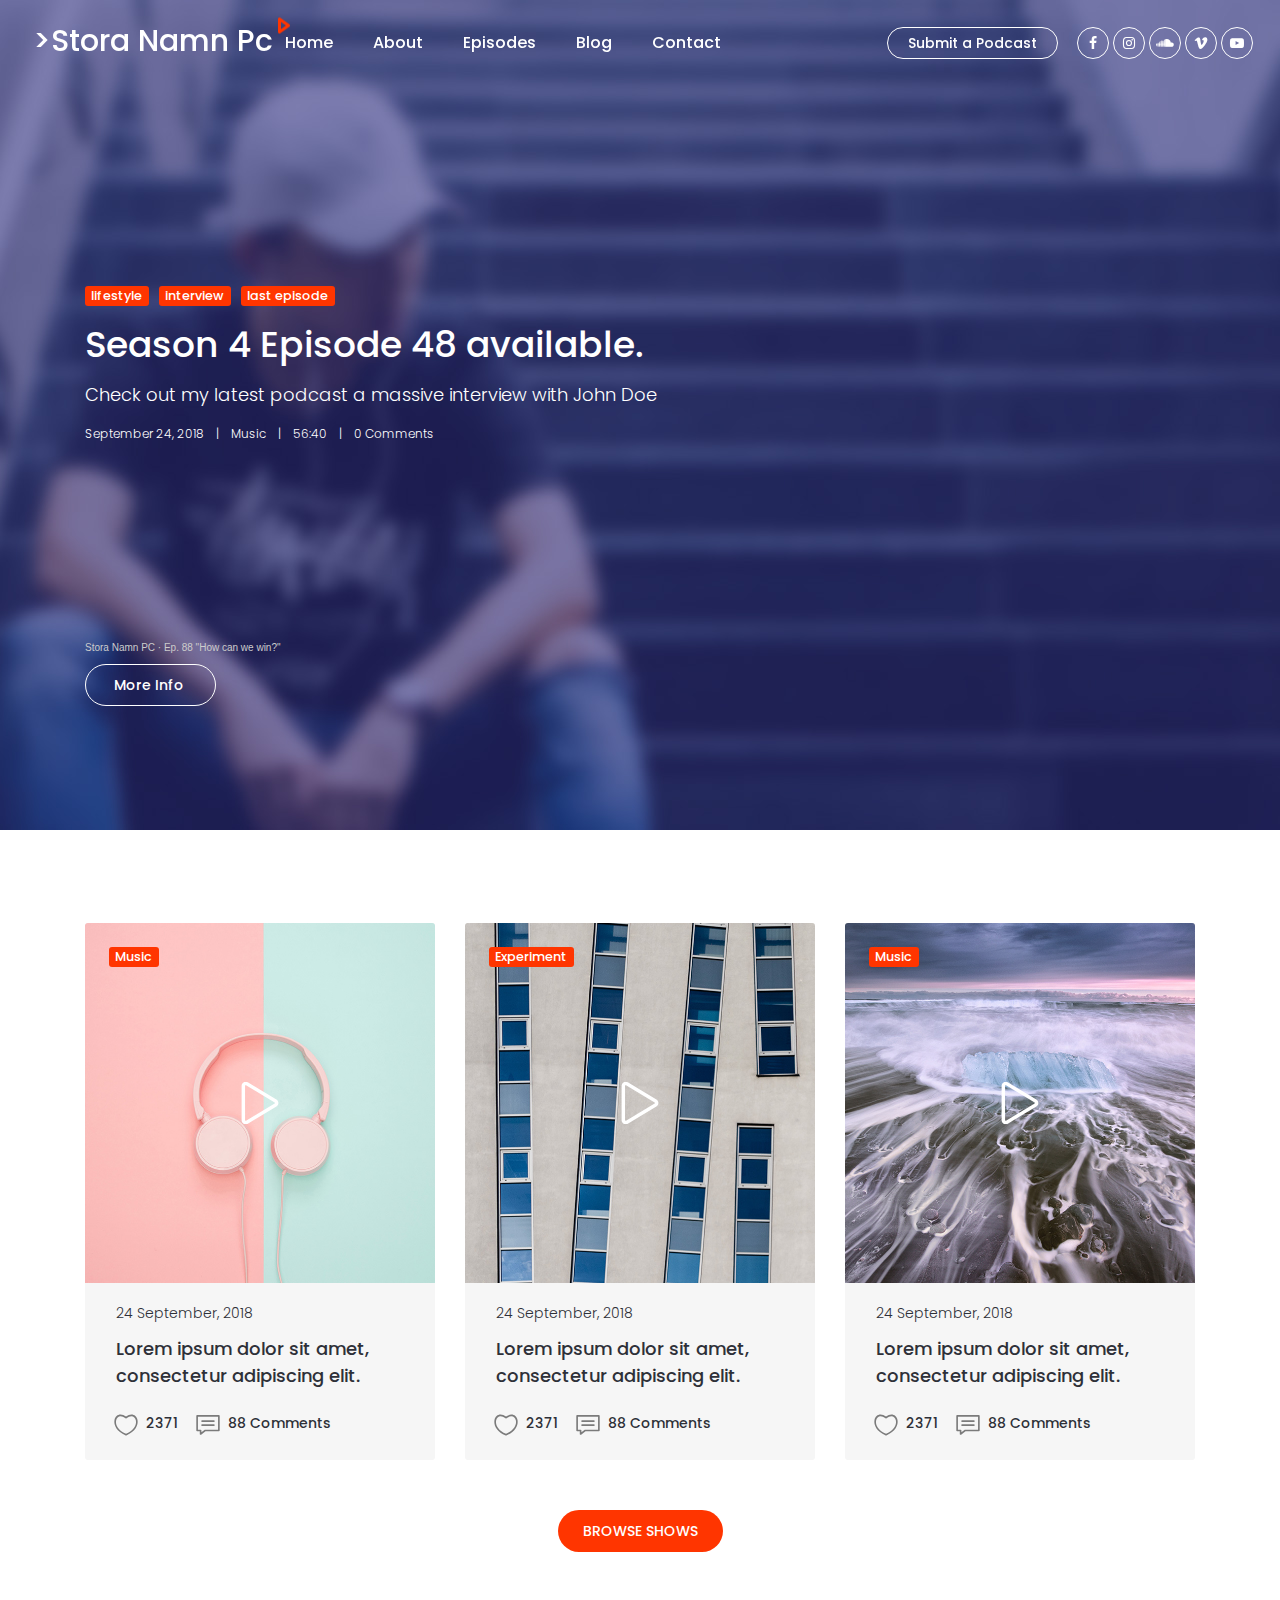
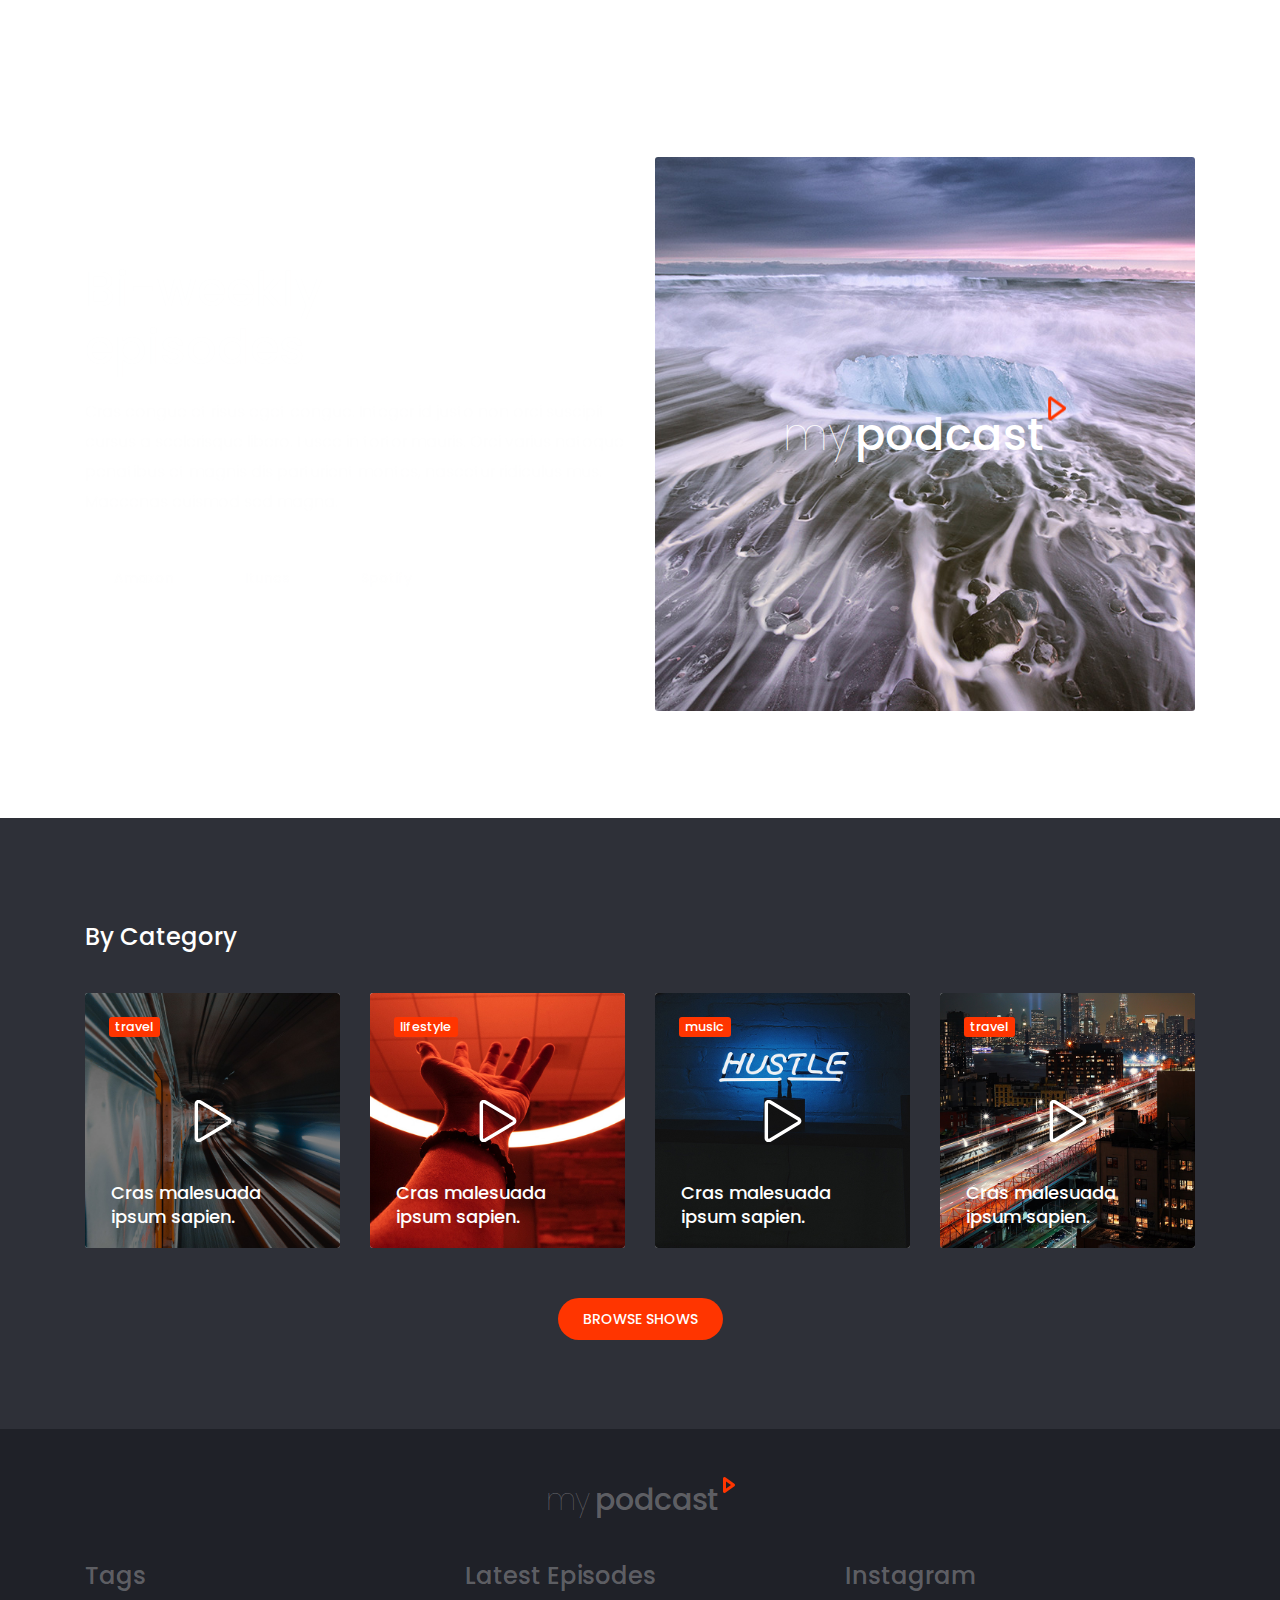
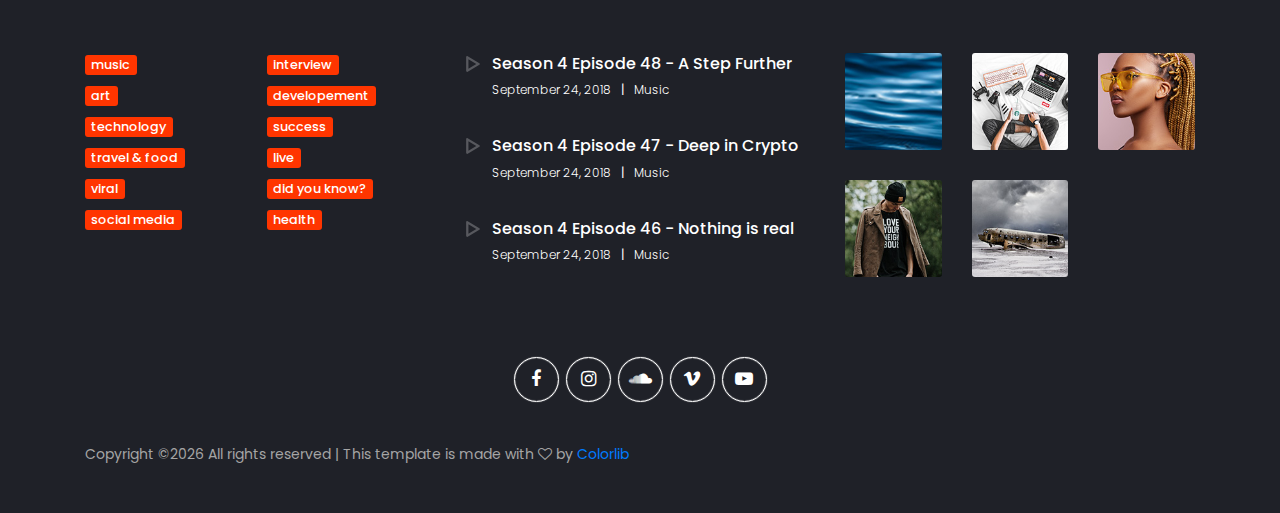
==== index.html @ aa90a3fa "background" ====
<!DOCTYPE html>
<html lang="en">
<head>
<title>My Podcast</title>
<meta charset="utf-8">
<meta http-equiv="X-UA-Compatible" content="IE=edge">
<meta name="description" content="My Podcast template project">
<meta name="viewport" content="width=device-width, initial-scale=1">
<link rel="stylesheet" type="text/css" href="styles/bootstrap-4.1.2/bootstrap.min.css">
<link href="plugins/font-awesome-4.7.0/css/font-awesome.min.css" rel="stylesheet" type="text/css">
<link href="plugins/colorbox/colorbox.css" rel="stylesheet" type="text/css">
<link rel="stylesheet" type="text/css" href="styles/main_styles.css">
<link rel="stylesheet" type="text/css" href="styles/responsive.css">
</head>
<body>

<div class="super_container">

	<!-- Header -->

	<header class="header trans_400">

		<!-- Logo -->
		<div class="logo">
			<a href="#">>Stora Namn Pc<img src="images/play.png" alt=""></a>
		</div>

		<div class="container">
			<div class="row">
				<div class="col">
					<div class="header_content d-flex flex-row align-items-center justify-content-start trans_400">
						<nav class="main_nav">
							<ul class="d-flex flex-row align-items-start justify-content-start">
								<li><a href="index.html">Home</a></li>
								<li><a href="about.html">About</a></li>
								<li><a href="episodes.html">Episodes</a></li>
								<li><a href="blog.html">Blog</a></li>
								<li><a href="contact.html">Contact</a></li>
							</ul>
						</nav>
					</div>
				</div>
			</div>
		</div>

		<!-- Submit & Social -->
		<div class="header_right d-flex flex-row align-items-start justify-content-start">

			<!-- Submit -->
			<div class="submit"><a href="#">Submit a Podcast</a></div>
			
			<!-- Social -->
			<div class="social">
				<ul class="d-flex flex-row align-items-start justify-content-start">
					<li><a href="#"><i class="fa fa-facebook" aria-hidden="true"></i></a></li>
					<li><a href="#"><i class="fa fa-instagram" aria-hidden="true"></i></a></li>
					<li><a href="#"><i class="fa fa-soundcloud" aria-hidden="true"></i></a></li>
					<li><a href="#"><i class="fa fa-vimeo" aria-hidden="true"></i></a></li>
					<li><a href="#"><i class="fa fa-youtube-play" aria-hidden="true"></i></a></li>
				</ul>
			</div>

			<!-- Hamburger -->
			<div class="hamburger"><i class="fa fa-bars" aria-hidden="true"></i></div>
			
		</div>
	</header>

	<!-- Menu -->

	<div class="menu">
		<div class="menu_content d-flex flex-column align-items-end justify-content-start">
			<ul class="menu_nav_list text-right">
				<li><a href="index.html">Home</a></li>
				<li><a href="about.html">About</a></li>
				<li><a href="episodes.html">Episodes</a></li>
				<li><a href="blog.html">Blog</a></li>
				<li><a href="contact.html">Contact</a></li>
			</ul>
			<div class="menu_extra d-flex flex-column align-items-end justify-content-start">
				<div class="menu_submit"><a href="#">Submit your podcast</a></div>
				<div class="social">
					<ul class="d-flex flex-row align-items-start justify-content-start">
						<li><a href="#"><i class="fa fa-facebook" aria-hidden="true"></i></a></li>
						<li><a href="#"><i class="fa fa-instagram" aria-hidden="true"></i></a></li>
						<li><a href="#"><i class="fa fa-soundcloud" aria-hidden="true"></i></a></li>
						<li><a href="#"><i class="fa fa-vimeo" aria-hidden="true"></i></a></li>
						<li><a href="#"><i class="fa fa-youtube-play" aria-hidden="true"></i></a></li>
					</ul>
				</div>
			</div>
		</div>
	</div>

	<!-- Home -->

	<div class="home">
		<div class="background_image" style="background-image:url(images/index.jpg)"></div>
		<div class="home_container">
			<div class="container">
				<div class="row">
					<div class="col">
						<div class="home_content">
							<div class="tags">
								<ul class="d-flex flex-row align-items-start justify-content-start">
									<li><a href="#">lifestyle</a></li>
									<li><a href="#">interview</a></li>
									<li><a href="#">last episode</a></li>
								</ul>
							</div>
							<div class="home_title"><h1>Season 4 Episode 48 available.</h1></div>
							<div class="home_subtitle">Check out my latest podcast a massive interview with John Doe</div>
							<div class="track_info">
								<ul class="d-flex flex-row align-items-start justify-content-start">
									<li><a href="#">September 24, 2018</a></li>
									<li><a href="#">Music</a></li>
									<li>56:40</li>
									<li><a href="#">0 Comments</a></li>
								</ul>
							</div>
							<div class="track track_home">
								<iframe width="100%" height="166" scrolling="no" frameborder="no" allow="autoplay" src="https://w.soundcloud.com/player/?url=https%3A//api.soundcloud.com/tracks/840150361&color=%234cd4a4&auto_play=false&hide_related=false&show_comments=true&show_user=true&show_reposts=false&show_teaser=true"></iframe><div style="font-size: 10px; color: #cccccc;line-break: anywhere;word-break: normal;overflow: hidden;white-space: nowrap;text-overflow: ellipsis; font-family: Interstate,Lucida Grande,Lucida Sans Unicode,Lucida Sans,Garuda,Verdana,Tahoma,sans-serif;font-weight: 100;"><a href="https://soundcloud.com/user-591108870" title="Stora Namn PC" target="_blank" style="color: #cccccc; text-decoration: none;">Stora Namn PC</a> · <a href="https://soundcloud.com/user-591108870/ep-88-how-can-we-win" title="Ep. 88 &quot;How can we win?&quot;" target="_blank" style="color: #cccccc; text-decoration: none;">Ep. 88 &quot;How can we win?&quot;</a></div>
							</div>
							<div class="button_border home_button trans_200"><a href="#">More Info</a></div>
						</div>
					</div>
				</div>
			</div>
		</div>
	</div>

	<!-- Shows -->

	<div class="shows">
		<div class="container">
			<div class="row shows_row">
				
				<!-- Show -->
				<div class="col-lg-4">
					<div class="show">
						<div class="show_image">
							<a href="episode.html">
								<img src="images/show_1.jpg" alt="https://unsplash.com/@icons8">
							</a>
							<div class="show_tags">
								<div class="tags">
									<ul class="d-flex flex-row align-items-start justify-content-start">
										<li><a href="#">Music</a></li>
									</ul>
								</div>
							</div>
							<div class="show_play_icon"><img src="images/play.svg" alt="https://www.flaticon.com/authors/cole-bemis"></div>
						</div>
						<div class="show_content">
							<div class="show_date"><a href="#">24 September, 2018</a></div>
							<div class="show_title"><a href="episode.html">Lorem ipsum dolor sit amet, consectetur adipiscing elit.</a></div>
							<div class="show_info d-flex flex-row align-items-start justify-content-start">
								<div class="show_fav d-flex flex-row align-items-center justify-content-start">
									<div class="show_fav_icon show_info_icon"><img class="svg" src="images/heart.svg" alt=""></div>
									<div class="show_fav_count">2371</div>
								</div>
								<div class="show_comments">
									<a href="#">
										<div class="d-flex flex-row align-items-center justify-content-start">
											<div class="show_comments_icon show_info_icon"><img class="svg" src="images/speech-bubble.svg" alt=""></div>
											<div class="show_comments_count">88 Comments</div>
										</div>
									</a>	
								</div>
							</div>
						</div>
					</div>
				</div>

				<!-- Show -->
				<div class="col-lg-4">
					<div class="show">
						<div class="show_image">
							<a href="episode.html">
								<img src="images/show_2.jpg" alt="https://unsplash.com/@pawel_czerwinski">
							</a>
							<div class="show_tags">
								<div class="tags">
									<ul class="d-flex flex-row align-items-start justify-content-start">
										<li><a href="#">Experiment</a></li>
									</ul>
								</div>
							</div>
							<div class="show_play_icon"><img src="images/play.svg" alt="https://www.flaticon.com/authors/cole-bemis"></div>
						</div>
						<div class="show_content">
							<div class="show_date"><a href="#">24 September, 2018</a></div>
							<div class="show_title"><a href="episode.html">Lorem ipsum dolor sit amet, consectetur adipiscing elit.</a></div>
							<div class="show_info d-flex flex-row align-items-start justify-content-start">
								<div class="show_fav d-flex flex-row align-items-center justify-content-start">
									<div class="show_fav_icon show_info_icon"><img class="svg" src="images/heart.svg" alt=""></div>
									<div class="show_fav_count">2371</div>
								</div>
								<div class="show_comments">
									<a href="#">
										<div class="d-flex flex-row align-items-center justify-content-start">
											<div class="show_comments_icon show_info_icon"><img class="svg" src="images/speech-bubble.svg" alt=""></div>
											<div class="show_comments_count">88 Comments</div>
										</div>
									</a>	
								</div>
							</div>
						</div>
					</div>
				</div>

				<!-- Show -->
				<div class="col-lg-4">
					<div class="show">
						<div class="show_image">
							<a href="episode.html">
								<img src="images/show_3.jpg" alt="https://unsplash.com/@trevcole">
							</a>
							<div class="show_tags">
								<div class="tags">
									<ul class="d-flex flex-row align-items-start justify-content-start">
										<li><a href="#">Music</a></li>
									</ul>
								</div>
							</div>
							<div class="show_play_icon"><img src="images/play.svg" alt="https://www.flaticon.com/authors/cole-bemis"></div>
						</div>
						<div class="show_content">
							<div class="show_date"><a href="#">24 September, 2018</a></div>
							<div class="show_title"><a href="episode.html">Lorem ipsum dolor sit amet, consectetur adipiscing elit.</a></div>
							<div class="show_info d-flex flex-row align-items-start justify-content-start">
								<div class="show_fav d-flex flex-row align-items-center justify-content-start">
									<div class="show_fav_icon show_info_icon"><img class="svg" src="images/heart.svg" alt=""></div>
									<div class="show_fav_count">2371</div>
								</div>
								<div class="show_comments">
									<a href="#">
										<div class="d-flex flex-row align-items-center justify-content-start">
											<div class="show_comments_icon show_info_icon"><img class="svg" src="images/speech-bubble.svg" alt=""></div>
											<div class="show_comments_count">88 Comments</div>
										</div>
									</a>	
								</div>
							</div>
						</div>
					</div>
				</div>

			</div>
			<div class="row">
				<div class="col text-center">
					<div class="button_fill shows_button"><a href="#">browse shows</a></div>
				</div>
			</div>
		</div>
	</div>

	<!-- Bi Weekly -->

	<div class="weekly">
		<div class="parallax_background parallax-window" data-parallax="scroll" data-image-src="images/weekly.jpg" data-speed="0.8"></div>
		<div class="container">
			<div class="row row-eq-height">
				
				<!-- Weekly Content -->
				<div class="col-lg-6">
					<div class="weekly_content d-flex flex-column align-items-start justify-content-lg-center justify-content-start">
						<div>
							<div class="weekly_title"><h1>Bi-weekly episodes</h1></div>
							<div class="weekly_text">
								<p>Cras congue et risus eget congue. Integer id justo non orci suscipit cursus a scelerisque libero. Fusce in tortor mauris. Orci varius natoque penatibus et magnis dis parturient montes, nascetur ridiculus mus. Maecenas euismod sed magna.</p>
							</div>
							<div class="shops d-flex flex-row align-items-start justify-content-start flex-wrap">
								<div class="button_border"><a href="#">Amazon</a></div>
								<div class="button_border"><a href="#">Itunes</a></div>
								<div class="button_border"><a href="#">Spotify</a></div>
							</div>
						</div>
					</div>
				</div>

				<!-- Weekly Image -->
				<div class="col-lg-6">
					<div class="weekly_image">
						<img src="images/show_3.jpg" alt="">
						<div class="logo">
							<a href="#" class="d-flex flex-row"><span>my</span>podcast<div><img src="images/play_2.png" alt=""></div></a>
						</div>
					</div>
				</div>
			</div>
		</div>
	</div>

	<!-- Shows 2 -->

	<div class="shows_2">
		<div class="container">
			<div class="row">
				<div class="col">
					<div class="shows_2_title">By Category</div>
				</div>
			</div>
			<div class="row shows_2_row">
				
				<!-- Show -->
				<div class="col-xl-3 col-md-6">
					<div class="show">
						<div class="show_image">
							<a href="episode.html">
								<img src="images/show_4.jpg" alt="https://unsplash.com/@h4rd3n">
								<div class="show_play_icon"><img src="images/play.svg" alt="https://www.flaticon.com/authors/cole-bemis"></div>
								<div class="show_title_2">Cras malesuada ipsum sapien.</div>
							</a>
							<div class="show_tags">
								<div class="tags">
									<ul class="d-flex flex-row align-items-start justify-content-start">
										<li><a href="#">travel</a></li>
									</ul>
								</div>
							</div>
						</div>
					</div>
				</div>

				<!-- Show -->
				<div class="col-xl-3 col-md-6">
					<div class="show">
						<div class="show_image">
							<a href="episode.html">
								<img src="images/show_5.jpg" alt="https://unsplash.com/@gohobo">
								<div class="show_play_icon"><img src="images/play.svg" alt="https://www.flaticon.com/authors/cole-bemis"></div>
								<div class="show_title_2">Cras malesuada ipsum sapien.</div>
							</a>
							<div class="show_tags">
								<div class="tags">
									<ul class="d-flex flex-row align-items-start justify-content-start">
										<li><a href="#">lifestyle</a></li>
									</ul>
								</div>
							</div>
						</div>
					</div>
				</div>

				<!-- Show -->
				<div class="col-xl-3 col-md-6">
					<div class="show">
						<div class="show_image">
							<a href="episode.html">
								<img src="images/show_6.jpg" alt="https://unsplash.com/@zacharykeimig">
								<div class="show_play_icon"><img src="images/play.svg" alt="https://www.flaticon.com/authors/cole-bemis"></div>
								<div class="show_title_2">Cras malesuada ipsum sapien.</div>
							</a>
							<div class="show_tags">
								<div class="tags">
									<ul class="d-flex flex-row align-items-start justify-content-start">
										<li><a href="#">music</a></li>
									</ul>
								</div>
							</div>
						</div>
					</div>
				</div>

				<!-- Show -->
				<div class="col-xl-3 col-md-6">
					<div class="show">
						<div class="show_image">
							<a href="episode.html">
								<img src="images/show_7.jpg" alt="https://unsplash.com/@bkview">
								<div class="show_play_icon"><img src="images/play.svg" alt="https://www.flaticon.com/authors/cole-bemis"></div>
								<div class="show_title_2">Cras malesuada ipsum sapien.</div>
							</a>
							<div class="show_tags">
								<div class="tags">
									<ul class="d-flex flex-row align-items-start justify-content-start">
										<li><a href="#">travel</a></li>
									</ul>
								</div>
							</div>
						</div>
					</div>
				</div>

			</div>
			<div class="row">
				<div class="col text-center">
					<div class="button_fill shows_2_button"><a href="#">browse shows</a></div>
				</div>
			</div>
		</div>
	</div>

	<!-- Footer -->

	<footer class="footer">
		<div class="container">
			<div class="row footer_logo_row">
				<div class="col d-flex flex-row align-items-center justify-content-center">
					<div class="logo">
						<a href="#"><span>my</span>podcast<img src="images/play.png" alt=""></a>
					</div>
				</div>
			</div>
			<div class="row footer_content_row">
				
				<!-- Tags -->
				<div class="col-lg-4">
					<div class="footer_title">Tags</div>
					<div class="footer_list">
						<div><div><a href="#">music</a></div></div>
						<div><div><a href="#">art</a></div></div>
						<div><div><a href="#">technology</a></div></div>
						<div><div><a href="#">travel & food</a></div></div>
						<div><div><a href="#">viral</a></div></div>
						<div><div><a href="#">social media</a></div></div>
						<div><div><a href="#">interview</a></div></div>
						<div><div><a href="#">developement</a></div></div>
						<div><div><a href="#">success</a></div></div>
						<div><div><a href="#">live</a></div></div>
						<div><div><a href="#">did you know?</a></div></div>
						<div><div><a href="#">health</a></div></div>
					</div>
				</div>

				<!-- Latest Episodes -->
				<div class="col-lg-4">
					<div class="footer_title">Latest Episodes</div>
					<div class="latest_container">
						
						<!-- Latest -->
						<div class="latest">
							<div class="latest_title_container d-flex flex-row align-items-start justify-content-start">
								<a href="episode.html">
									<div class="d-flex flex-row align-items-start justify-content-start">
										<div class="latest_play">
											<svg xmlns="http://www.w3.org/2000/svg" xmlns:xlink="http://www.w3.org/1999/xlink" version="1.1" id="Capa_1" x="0px" y="0px" width="512px" height="512px" viewBox="0 0 714 714" style="enable-background:new 0 0 714 714;" xml:space="preserve">
												<g id="Play">
													<path d="M641.045,318.521L102,0C73.822,0,51,22.822,51,51v612c0,28.178,22.822,51,51,51l539.045-318.521      C654.661,387.422,663,372.81,663,357C663,341.19,654.661,326.579,641.045,318.521z M153,565.386V148.614L505.665,357      L153,565.386z" fill="#FFFFFF"/>
												</g>
											</svg>
										</div>
										<div class="latest_title_content">
											<div class="latest_title">Season 4 Episode 48 - A Step Further</div>
										</div>
									</div>
								</a>
							</div>
							<div class="latest_episode_info">
								<ul class="d-flex flex-row align-items-start justify-content-start">
									<li><a href="#">September 24, 2018</a></li>
									<li><a href="#">Music</a></li>
								</ul>
							</div>
						</div>

						<!-- Latest -->
						<div class="latest">
							<div class="latest_title_container d-flex flex-row align-items-start justify-content-start">
								<a href="episode.html">
									<div class="d-flex flex-row align-items-start justify-content-start">
										<div class="latest_play">
											<svg xmlns="http://www.w3.org/2000/svg" xmlns:xlink="http://www.w3.org/1999/xlink" version="1.1" id="Capa_1" x="0px" y="0px" width="512px" height="512px" viewBox="0 0 714 714" style="enable-background:new 0 0 714 714;" xml:space="preserve">
												<g id="Play">
													<path d="M641.045,318.521L102,0C73.822,0,51,22.822,51,51v612c0,28.178,22.822,51,51,51l539.045-318.521      C654.661,387.422,663,372.81,663,357C663,341.19,654.661,326.579,641.045,318.521z M153,565.386V148.614L505.665,357      L153,565.386z" fill="#FFFFFF"/>
												</g>
											</svg>
										</div>
										<div class="latest_title_content">
											<div class="latest_title">Season 4 Episode 47 - Deep in Crypto</div>
										</div>
									</div>
								</a>
							</div>
							<div class="latest_episode_info">
								<ul class="d-flex flex-row align-items-start justify-content-start">
									<li><a href="#">September 24, 2018</a></li>
									<li><a href="#">Music</a></li>
								</ul>
							</div>
						</div>

						<!-- Latest -->
						<div class="latest">
							<div class="latest_title_container d-flex flex-row align-items-start justify-content-start">
								<a href="episode.html">
									<div class="d-flex flex-row align-items-start justify-content-start">
										<div class="latest_play">
											<svg xmlns="http://www.w3.org/2000/svg" xmlns:xlink="http://www.w3.org/1999/xlink" version="1.1" id="Capa_1" x="0px" y="0px" width="512px" height="512px" viewBox="0 0 714 714" style="enable-background:new 0 0 714 714;" xml:space="preserve">
												<g id="Play">
													<path d="M641.045,318.521L102,0C73.822,0,51,22.822,51,51v612c0,28.178,22.822,51,51,51l539.045-318.521      C654.661,387.422,663,372.81,663,357C663,341.19,654.661,326.579,641.045,318.521z M153,565.386V148.614L505.665,357      L153,565.386z" fill="#FFFFFF"/>
												</g>
											</svg>
										</div>
										<div class="latest_title_content">
											<div class="latest_title">Season 4 Episode 46 - Nothing is real</div>
										</div>
									</div>
								</a>
							</div>
							<div class="latest_episode_info">
								<ul class="d-flex flex-row align-items-start justify-content-start">
									<li><a href="#">September 24, 2018</a></li>
									<li><a href="#">Music</a></li>
								</ul>
							</div>
						</div>

					</div>
				</div>

				<!-- Gallery -->
				<div class="col-lg-4">
					<div class="footer_title">Instagram</div>
					<div class="gallery d-flex flex-row align-items-start justify-content-start flex-wrap">
						
						<!-- Gallery Item -->
						<div class="gallery_item">
							<a class="colorbox" href="images/gallery_1_large.jpg"><img src="images/gallery_1.jpg" alt=""></a>
						</div>

						<!-- Gallery Item -->
						<div class="gallery_item">
							<a class="colorbox" href="images/gallery_2_large.jpg"><img src="images/gallery_2.jpg" alt=""></a>
						</div>

						<!-- Gallery Item -->
						<div class="gallery_item">
							<a class="colorbox" href="images/gallery_3_large.jpg"><img src="images/gallery_3.jpg" alt=""></a>
						</div>

						<!-- Gallery Item -->
						<div class="gallery_item">
							<a class="colorbox" href="images/gallery_4_large.jpg"><img src="images/gallery_4.jpg" alt=""></a>
						</div>

						<!-- Gallery Item -->
						<div class="gallery_item">
							<a class="colorbox" href="images/gallery_5_large.jpg"><img src="images/gallery_5.jpg" alt=""></a>
						</div>

					</div>
				</div>
			</div>
			<div class="row footer_social_row">
				<div class="col">
					<div class="footer_social">
						<ul class="d-flex flex-row align-items-center justify-content-center">
							<li><a href="#"><i class="fa fa-facebook" aria-hidden="true"></i></a></li>
							<li><a href="#"><i class="fa fa-instagram" aria-hidden="true"></i></a></li>
							<li><a href="#"><i class="fa fa-soundcloud" aria-hidden="true"></i></a></li>
							<li><a href="#"><i class="fa fa-vimeo" aria-hidden="true"></i></a></li>
							<li><a href="#"><i class="fa fa-youtube-play" aria-hidden="true"></i></a></li>
						</ul>
					</div>
				</div>
			</div>

</br></br><!-- Link back to Colorlib can't be removed. Template is licensed under CC BY 3.0. -->
Copyright &copy;<script>document.write(new Date().getFullYear());</script> All rights reserved | This template is made with <i class="fa fa-heart-o" aria-hidden="true"></i> by <a href="https://colorlib.com" target="_blank">Colorlib</a>
<!-- Link back to Colorlib can't be removed. Template is licensed under CC BY 3.0. -->

		</div>
	</footer>
</div>

<script src="js/jquery-3.3.1.min.js"></script>
<script src="styles/bootstrap-4.1.2/popper.js"></script>
<script src="styles/bootstrap-4.1.2/bootstrap.min.js"></script>
<script src="plugins/greensock/TweenMax.min.js"></script>
<script src="plugins/greensock/TimelineMax.min.js"></script>
<script src="plugins/scrollmagic/ScrollMagic.min.js"></script>
<script src="plugins/greensock/animation.gsap.min.js"></script>
<script src="plugins/greensock/ScrollToPlugin.min.js"></script>
<script src="plugins/easing/easing.js"></script>
<script src="plugins/colorbox/jquery.colorbox-min.js"></script>
<script src="plugins/progressbar/progressbar.min.js"></script>
<script src="plugins/parallax-js-master/parallax.min.js"></script>
<script src="js/custom.js"></script>
</body>
</html>
---- plugins/colorbox/colorbox.css ----
/*
    Colorbox Core Style:
    The following CSS is consistent between example themes and should not be altered.
*/
#colorbox, #cboxOverlay, #cboxWrapper{position:absolute; top:0; left:0; z-index:9999; overflow:hidden; -webkit-transform: translate3d(0,0,0);}
#cboxWrapper {max-width:none;}
#cboxOverlay{position:fixed; width:100%; height:100%;}
#cboxMiddleLeft, #cboxBottomLeft{clear:left;}
#cboxContent{position:relative;}
#cboxLoadedContent{overflow:auto; -webkit-overflow-scrolling: touch;}
#cboxTitle{margin:0;}
#cboxLoadingOverlay, #cboxLoadingGraphic{position:absolute; top:0; left:0; width:100%; height:100%;}
#cboxPrevious, #cboxNext, #cboxClose, #cboxSlideshow{cursor:pointer;}
.cboxPhoto{float:left; margin:auto; border:0; display:block; max-width:none; -ms-interpolation-mode:bicubic;}
.cboxIframe{width:100%; height:100%; display:block; border:0; padding:0; margin:0;}
#colorbox, #cboxContent, #cboxLoadedContent{box-sizing:content-box; -moz-box-sizing:content-box; -webkit-box-sizing:content-box;}

/* 
    User Style:
    Change the following styles to modify the appearance of Colorbox.  They are
    ordered & tabbed in a way that represents the nesting of the generated HTML.
*/
#cboxOverlay
{
    /*background:url(images/overlay.png) repeat 0 0;*/
    background: rgba(0,0,0,0.95);
    opacity: 0.9; filter: alpha(opacity = 90);
}
#colorbox{outline:0;}
    #cboxTopLeft{width:21px; height:21px; background:url(images/controls.png) no-repeat -101px 0;}
    #cboxTopRight{width:21px; height:21px; background:url(images/controls.png) no-repeat -130px 0;}
    #cboxBottomLeft{width:21px; height:21px; background:url(images/controls.png) no-repeat -101px -29px;}
    #cboxBottomRight{width:21px; height:21px; background:url(images/controls.png) no-repeat -130px -29px;}
    #cboxMiddleLeft{width:21px; background:url(images/controls.png) left top repeat-y;}
    #cboxMiddleRight{width:21px; background:url(images/controls.png) right top repeat-y;}
    #cboxTopCenter{height:21px; background:url(images/border.png) 0 0 repeat-x;}
    #cboxBottomCenter{height:21px; background:url(images/border.png) 0 -29px repeat-x;}
    #cboxContent{background:#fff; overflow:hidden;}
        .cboxIframe{background:#fff;}
        #cboxError{padding:50px; border:1px solid #ccc;}
        #cboxLoadedContent{margin-bottom:28px;}
        #cboxTitle{position:absolute; bottom:4px; left:0; text-align:center; width:100%; color:#949494;}
        #cboxCurrent{position:absolute; bottom:4px; left:58px; color:#949494;}
        #cboxLoadingOverlay{background:url(images/loading_background.png) no-repeat center center;}
        #cboxLoadingGraphic{background:url(images/loading.gif) no-repeat center center;}

        /* these elements are buttons, and may need to have additional styles reset to avoid unwanted base styles */
        #cboxPrevious, #cboxNext, #cboxSlideshow, #cboxClose {border:0; padding:0; margin:0; overflow:visible; width:auto; background:none; }
        
        /* avoid outlines on :active (mouseclick), but preserve outlines on :focus (tabbed navigating) */
        #cboxPrevious:active, #cboxNext:active, #cboxSlideshow:active, #cboxClose:active {outline:0;}

        #cboxSlideshow{position:absolute; bottom:4px; right:30px; color:#0092ef;}
        #cboxPrevious{position:absolute; bottom:0; left:0; background:url(images/controls.png) no-repeat -75px 0; width:25px; height:25px; text-indent:-9999px;}
        #cboxPrevious:hover{background-position:-75px -25px;}
        #cboxNext{position:absolute; bottom:0; left:27px; background:url(images/controls.png) no-repeat -50px 0; width:25px; height:25px; text-indent:-9999px;}
        #cboxNext:hover{background-position:-50px -25px;}
        #cboxClose{position:absolute; bottom:0; right:0; background:url(images/controls.png) no-repeat -25px 0; width:25px; height:25px; text-indent:-9999px;}
        #cboxClose:hover{background-position:-25px -25px;}

/*
  The following fixes a problem where IE7 and IE8 replace a PNG's alpha transparency with a black fill
  when an alpha filter (opacity change) is set on the element or ancestor element.  This style is not applied to or needed in IE9.
  See: http://jacklmoore.com/notes/ie-transparency-problems/
*/
.cboxIE #cboxTopLeft,
.cboxIE #cboxTopCenter,
.cboxIE #cboxTopRight,
.cboxIE #cboxBottomLeft,
.cboxIE #cboxBottomCenter,
.cboxIE #cboxBottomRight,
.cboxIE #cboxMiddleLeft,
.cboxIE #cboxMiddleRight {
    filter: progid:DXImageTransform.Microsoft.gradient(startColorstr=#00FFFFFF,endColorstr=#00FFFFFF);
}
---- styles/main_styles.css ----
@charset "utf-8";
/* CSS Document */

/******************************

[Table of Contents]

1. Fonts
2. Body and some general stuff
3. Header
4. Menu
5. Home
6. Shows
7. Weekly
8. Shows 2
9. Footer


******************************/

/***********
1. Fonts
***********/

@import url('https://fonts.googleapis.com/css?family=Open+Sans:300,400,600,700,800|Poppins:100,300,400,500,600,700,800,900');

/*********************************
2. Body and some general stuff
*********************************/

*
{
	margin: 0;
	padding: 0;
	-webkit-font-smoothing: antialiased;
	-webkit-text-shadow: rgba(0,0,0,.01) 0 0 1px;
	text-shadow: rgba(0,0,0,.01) 0 0 1px;
}
body
{
	font-family: 'Poppins', sans-serif;
	font-size: 14px;
	font-weight: 400;
	background: #FFFFFF;
	color: #a5a5a5;
}
div
{
	display: block;
	position: relative;
	-webkit-box-sizing: border-box;
    -moz-box-sizing: border-box;
    box-sizing: border-box;
}
ul
{
	list-style: none;
	margin-bottom: 0px;
}
p
{
	font-family: 'Poppins', sans-serif;
	font-size: 16px;
	line-height: 1.875;
	font-weight: 300;
	color: #929191;
	-webkit-font-smoothing: antialiased;
	-webkit-text-shadow: rgba(0,0,0,.01) 0 0 1px;
	text-shadow: rgba(0,0,0,.01) 0 0 1px;
}
p a
{
	display: inline;
	position: relative;
	color: inherit;
	border-bottom: solid 1px #ffa07f;
	-webkit-transition: all 200ms ease;
	-moz-transition: all 200ms ease;
	-ms-transition: all 200ms ease;
	-o-transition: all 200ms ease;
	transition: all 200ms ease;
}
p:last-of-type
{
	margin-bottom: 0;
}
a
{
	-webkit-transition: all 200ms ease;
	-moz-transition: all 200ms ease;
	-ms-transition: all 200ms ease;
	-o-transition: all 200ms ease;
	transition: all 200ms ease;
}
a, a:hover, a:visited, a:active, a:link
{
	text-decoration: none;
	-webkit-font-smoothing: antialiased;
	-webkit-text-shadow: rgba(0,0,0,.01) 0 0 1px;
	text-shadow: rgba(0,0,0,.01) 0 0 1px;
}
p a:active
{
	position: relative;
	color: #FF6347;
}
p a:hover
{
	color: #FFFFFF;
	background: #ffa07f;
}
p a:hover::after
{
	opacity: 0.2;
}
::selection
{
	background: #ff3500;
	color: #FFFFFF;
}
p::selection
{
	
}
h1{font-size: 48px;}
h2{font-size: 36px;}
h3{font-size: 24px;}
h4{font-size: 18px;}
h5{font-size: 14px;}
h1, h2, h3, h4, h5, h6
{
	font-family: 'Poppins', sans-serif;
	-webkit-font-smoothing: antialiased;
	-webkit-text-shadow: rgba(0,0,0,.01) 0 0 1px;
	text-shadow: rgba(0,0,0,.01) 0 0 1px;
	line-height: 1.2;
}
h1::selection, 
h2::selection, 
h3::selection, 
h4::selection, 
h5::selection, 
h6::selection
{
	
}
img
{
	max-width: 100%;
}
button:active
{
	outline: none;
}
.form-control
{
	color: #db5246;
}
section
{
	display: block;
	position: relative;
	box-sizing: border-box;
}
.clear
{
	clear: both;
}
.clearfix::before, .clearfix::after
{
	content: "";
	display: table;
}
.clearfix::after
{
	clear: both;
}
.clearfix
{
	zoom: 1;
}
.float_left
{
	float: left;
}
.float_right
{
	float: right;
}
.trans_200
{
	-webkit-transition: all 200ms ease;
	-moz-transition: all 200ms ease;
	-ms-transition: all 200ms ease;
	-o-transition: all 200ms ease;
	transition: all 200ms ease;
}
.trans_300
{
	-webkit-transition: all 300ms ease;
	-moz-transition: all 300ms ease;
	-ms-transition: all 300ms ease;
	-o-transition: all 300ms ease;
	transition: all 300ms ease;
}
.trans_400
{
	-webkit-transition: all 400ms ease;
	-moz-transition: all 400ms ease;
	-ms-transition: all 400ms ease;
	-o-transition: all 400ms ease;
	transition: all 400ms ease;
}
.trans_500
{
	-webkit-transition: all 500ms ease;
	-moz-transition: all 500ms ease;
	-ms-transition: all 500ms ease;
	-o-transition: all 500ms ease;
	transition: all 500ms ease;
}
.fill_height
{
	height: 100%;
}
.super_container
{
	width: 100%;
	overflow: hidden;
}
.prlx_parent
{
	overflow: hidden;
}
.prlx
{
	height: 130% !important;
}
.parallax-window
{
    min-height: 400px;
    background: transparent;
}
.parallax_background
{
	position: absolute;
	top: 0;
	left: 0;
	width: 100%;
	height: 100%;
}
.background_image
{
	position: absolute;
	top: 0;
	left: 0;
	width: 100%;
	height: 100%;
	background-repeat: no-repeat;
	background-size: cover;
	background-position: center center;
}
.nopadding
{
	padding: 0px !important;
}
.owl-carousel,
.owl-carousel .owl-stage-outer,
.owl-carousel .owl-stage,
.owl-carousel .owl-item
{
	height: 100%;
}
.slide
{
	height: 100%;
}
.button_border
{
	display: inline-block;
	height: 42px;
	border: solid 1px #FFFFFF;
	border-radius: 21px;
	background: transparent;
}
.button_border a
{
	display: block;
	position: relative;
	height: 100%;
	padding-left: 28px;
	padding-right: 31px;
	font-size: 14px;
	font-weight: 500;
	color: #FFFFFF;
	line-height: 40px;
	border-radius: 21px;
}
.button_border:hover
{
	background: #FFFFFF;
}
.button_border:hover a
{
	color: #ff3500;
}
.button_fill
{
	display: inline-block;
	height: 42px;
	background: #ff3500;
	border-radius: 21px;
	-webkit-transition: all 200ms ease;
	-moz-transition: all 200ms ease;
	-ms-transition: all 200ms ease;
	-o-transition: all 200ms ease;
	transition: all 200ms ease;
}
.button_fill:hover
{
	background: #2e3038;
	box-shadow: 0px 10px 55px rgba(0,0,0,0.55);
}
.button_fill a
{
	display: block;
	width: 100%;
	height: 100%;
	padding-left: 25px;
	padding-right: 25px;
	line-height: 42px;
	font-size: 14px;
	font-weight: 500;
	color: #FFFFFF;
	text-transform: uppercase;
}

/*********************************
3. Header
*********************************/

.header
{
	position: fixed;
	top: 0;
	left: 0;
	width: 100%;
	background: transparent;
	z-index: 100;
}
.header.scrolled
{
	background: rgba(0,0,0,0.63);
}
.header_content
{
	width: 100%;
	height: 86px;
}
.header.scrolled .header_content
{
	height: 70px;
}
.logo
{
	position: absolute;
	top: 50%;
	-webkit-transform: translateY(-50%);
	-moz-transform: translateY(-50%);
	-ms-transform: translateY(-50%);
	-o-transform: translateY(-50%);
	transform: translateY(-50%);
	left: 33px;
	height: 51px;
	z-index: 1;
}
.logo a
{
	display: block;
	width: 100%;
	height: 100%;
	font-size: 30px;
	font-weight: 500;
	color: #FFFFFF;
}
.logo a span
{
	font-weight: 100;
	margin-right: 5px;
}
.logo a img
{
	vertical-align: top;
	margin-left: 5px;
}
.main_nav ul li:not(:last-of-type)
{
	margin-right: 40px;
}
.main_nav ul li a
{
	font-size: 16px;
	font-weight: 500;
	color: #FFFFFF;
}
.main_nav ul li a:hover
{
	color: #ff3000;
}
.header_right
{
	position: absolute;
	top: 50%;
	-webkit-transform: translateY(-50%);
	-moz-transform: translateY(-50%);
	-ms-transform: translateY(-50%);
	-o-transform: translateY(-50%);
	transform: translateY(-50%);
	right: 27px;
}
.social ul li:not(:first-child)
{
	margin-left: 4px;
}
.social ul li
{
	width: 32px;
	height: 32px;
	border-radius: 50%;
	border: solid 1px #FFFFFF;
	-webkit-transition: all 200ms ease;
	-moz-transition: all 200ms ease;
	-ms-transition: all 200ms ease;
	-o-transition: all 200ms ease;
	transition: all 200ms ease;
}
.social ul li:hover
{
	border-color: #ff3000;
}
.social ul li a
{
	display: block;
	width: 100%;
	height: 100%;
	text-align: center;
}
.social ul li a i
{
	font-size: 14px;
	color: #FFFFFF;
	line-height: 30px;
	-webkit-transition: all 200ms ease;
	-moz-transition: all 200ms ease;
	-ms-transition: all 200ms ease;
	-o-transition: all 200ms ease;
	transition: all 200ms ease;
}
.social ul li:hover a i
{
	color: #ff3000;
}
.submit
{
	height: 32px;
	border: solid 1px #FFFFFF;
	border-radius: 16px;
	margin-right: 19px;
	-webkit-transition: all 200ms ease;
	-moz-transition: all 200ms ease;
	-ms-transition: all 200ms ease;
	-o-transition: all 200ms ease;
	transition: all 200ms ease;
}
.submit a
{
	display: block;
	height: 100%;
	line-height: 30px;
	font-size: 14px;
	font-weight: 500;
	color: #FFFFFF;
	padding-left: 20px;
	padding-right: 20px;
}
.submit:hover
{
	border-color: #ff3000;
}
.submit:hover a
{
	color: #ff3000;
}
.hamburger
{
	display: none;
	margin-left: 20px;
	cursor: pointer;
}
.hamburger i
{
	font-size: 28px;
	color: #FFFFFF;
}

/*********************************
4. Menu
*********************************/

.menu
{
	position: fixed;
	left: 0;
	top: -100vh;
	width: 100vw;
	height: 100vh;
	padding-right: 70px;
	padding-top: 200px;
	background: #1f2128;
	z-index: 99;
	-webkit-transition: all 800ms cubic-bezier(.88,.31,.65,.91);
	-moz-transition: all 800ms cubic-bezier(.88,.31,.65,.91);
	-ms-transition: all 800ms cubic-bezier(.88,.31,.65,.91);
	-o-transition: all 800ms cubic-bezier(.88,.31,.65,.91);
	transition: all 800ms cubic-bezier(.88,.31,.65,.91);
}
.menu.active
{
	top: 0;
}
.menu_content
{
	width: 100%;
	height: 100%;
}
.menu_nav_list li
{
	-webkit-transform: translateY(-50px);
	-moz-transform: translateY(-50px);
	-ms-transform: translateY(-50px);
	-o-transform: translateY(-50px);
	transform: translateY(-50px);
	visibility: hidden;
	opacity: 0;
	-webkit-transition: all 800ms ease;
	-moz-transition: all 800ms ease;
	-ms-transition: all 800ms ease;
	-o-transition: all 800ms ease;
	transition: all 800ms ease;
}
.menu_nav_list li:first-child
{
	transition-delay: 400ms;
}
.menu_nav_list li:nth-child(2)
{
	transition-delay: 500ms;
}
.menu_nav_list li:nth-child(3)
{
	transition-delay: 600ms;
}
.menu_nav_list li:nth-child(4)
{
	transition-delay: 700ms;
}
.menu_nav_list li:nth-child(5)
{
	transition-delay: 800ms;
}
.menu_nav_list li:nth-child(6)
{
	transition-delay: 900ms;
}
.menu_nav_list li:nth-child(7)
{
	transition-delay: 1000ms;
}
.menu_nav_list li:nth-child(8)
{
	transition-delay: 1100ms;
}
.menu_nav_list li:nth-child(9)
{
	transition-delay: 1200ms;
}
.menu.active .menu_nav_list li
{
	-webkit-transform: translateY(0px);
	-moz-transform: translateY(0px);
	-ms-transform: translateY(0px);
	-o-transform: translateY(0px);
	transform: translateY(0px);
	visibility: visible;
	opacity: 1;
}
.menu_nav_list li a
{
	position: relative;
	font-size: 40px;
	color: #FFFFFF;
	font-weight: 400;
	line-height: 1.3;
	-webkit-transition: all 400ms ease;
	-moz-transition: all 400ms ease;
	-ms-transition: all 400ms ease;
	-o-transition: all 400ms ease;
	transition: all 400ms ease;
}
.menu_nav_list li a:hover
{
	color: #ff3500;
}
.menu_extra
{
	position: absolute;
	left: 0;
	bottom: 15px;
	width: 100%;
}
.menu_submit
{
	display: none;
	margin-bottom: 20px;
}
.menu_submit a
{
	white-space: nowrap;
	line-height: 1.1;
	font-size: 12px;
	font-weight: 400;
	color: #FFFFFF;
	-webkit-transition: all 200ms ease;
	-moz-transition: all 200ms ease;
	-ms-transition: all 200ms ease;
	-o-transition: all 200ms ease;
	transition: all 200ms ease;
}
.menu_submit a:hover
{
	color: #ff3500;
}
.menu .social
{
	display: none;
}
.menu .social ul li:not(:first-child)
{
	margin-left: 8px;
}

/*********************************
5. Home
*********************************/

.home
{
	height: 830px;
}
.home_container
{
	position: absolute;
	top: 34.5%;
	left: 0;
	width: 100%;
}
.tags ul li
{
	display: inline-block;
	height: 20px;
	background: #ff3500;
	border-radius: 3px;
	margin-bottom: 5px;
	-webkit-transition: all 200ms ease;
	-moz-transition: all 200ms ease;
	-ms-transition: all 200ms ease;
	-o-transition: all 200ms ease;
	transition: all 200ms ease;
}
.tags ul li:hover
{
	background: #2e3038;
}
.tags ul li:not(:last-of-type)
{
	margin-right: 10px;
}
.tags ul li a
{
	display: block;
	position: relative;
	width: 100%;
	height: 100%;
	font-size: 12.73px;
	line-height: 20px;
	color: #FFFFFF;
	font-weight: 500;
	padding-left: 6px;
	padding-right: 7px;
}
.home_title
{
	margin-top: 12px;
}
.home_title h1
{
	font-size: 36px;
	color: #FFFFFF;
	font-weight: 500;
}
.home_subtitle
{
	font-size: 18px;
	font-weight: 300;
	color: #FFFFFF;
	line-height: 1.5;
	margin-top: 14px;
}
.track
{
	max-height: 166px;
}
.track_home
{
	margin-top: 28px;
}
.home_button
{
	margin-top: 30px;
}
.track_info
{
	margin-top: 19px;
}
.track_info ul li a,
.track_info ul li
{
	font-size: 12px;
	color: #FFFFFF;
	font-weight: 300;
	line-height: 1.1;
}
.track_info ul li a:hover
{
	color: #ff3500;
}
.track_info ul li:not(:last-of-type)::after
{
	display: inline-block;
	content: '|';
	margin-left: 12px;
	margin-right: 12px;
}

/*********************************
6. Shows
*********************************/

.shows
{
	background: #FFFFFF;
	padding-top: 93px;
	padding-bottom: 99px;
}
.shows_row > div[class^='col']
{
	margin-bottom: 50px;
}
.show
{
	border-radius: 3px;
	overflow: hidden;
	background: #f6f6f6;
}
.show_image a
{
	display: block;
	width: 100%;
	height: 100%;
}
.show_content
{
	padding-top: 20px;
	padding-left: 31px;
	padding-bottom: 22px;
	padding-right: 30px;
}
.show_tags
{
	position: absolute;
	top: 24px;
	left: 24px;
}
.show_date a
{
	font-size: 14px;
	font-weight: 300;
	color: #2e3038;
}
.show_title
{
	margin-top: 11px;
}
.show_title a
{
	font-size: 18px;
	font-weight: 500;
	color: #2e3038;
	line-height: 1.5;
}
.show_title a:hover,
.show_date a:hover
{
	color: #ff3500;
}
.show_info
{
	margin-top: 23px;
}
.show_fav
{
	margin-left: -3px;
}
.show_fav_icon
{
	width: 26px;
	height: 26px;
	cursor: pointer;
}
.show_comments
{
	margin-left: 17px;
}
.show_comments a
{
	display: block;
}
.show_comments_icon
{
	width: 26px;
	height: 26px;
	cursor: pointer;
}
.show_info_icon svg
{
	max-width: 100%;
	max-height: 100%;
}
.svg path, .svg rect, .svg polygon
{
    fill: #7b7b7b;
    -webkit-transition: all 200ms ease;
    -moz-transition: all 200ms ease;
    -ms-transition: all 200ms ease;
    -o-transition: all 200ms ease;
    transition: all 200ms ease;
}
.show_fav_icon.active .svg path,
.show_fav_icon:hover .svg path,
.show_comments:hover .svg path
{
	fill: #ff3500;
}
.show_fav_count,
.show_comments_count
{
	font-size: 14px;
	font-weight: 500;
	color: #2e3038;
	margin-left: 7px;
	margin-bottom: 2px;
}
.show_comments:hover .show_comments_count
{
	color: #ff3500;
}
.show_play_icon
{
	position: absolute;
	top: 50%;
	left: 50%;
	-webkit-transform: translate(-50%, -50%) scale(0.85);
	-moz-transform: translate(-50%, -50%) scale(0.85);
	-ms-transform: translate(-50%, -50%) scale(0.85);
	-o-transform: translate(-50%, -50%) scale(0.85);
	transform: translate(-50%, -50%) scale(0.85);
	width: 50px;
	height: 50px;
	pointer-events: none;
	-webkit-transition: all 400ms ease;
	-moz-transition: all 400ms ease;
	-ms-transition: all 400ms ease;
	-o-transition: all 400ms ease;
	transition: all 400ms ease;
}
.show_image:hover .show_play_icon
{
	-webkit-transform: translate(-50%, -50%) scale(1);
	-moz-transform: translate(-50%, -50%) scale(1);
	-ms-transform: translate(-50%, -50%) scale(1);
	-o-transform: translate(-50%, -50%) scale(1);
	transform: translate(-50%, -50%) scale(1);
}

/*********************************
7. Weekly
*********************************/

.weekly
{
	padding-top: 106px;
	padding-bottom: 107px;
}
.weekly_content
{
	width: 100%;
	height: 100%;
}
.weekly_image
{
	border-radius: 3px;
	overflow: hidden;
}
.weekly_title
{
	max-width: 290px;
}
.weekly_title h1
{
	font-size: 48px;
	font-weight: 500;
	color: #FFFFFF;
}
.weekly_text
{
	margin-top: 20px;
}
.weekly_text p
{
	font-size: 16px;
	font-weight: 300;
	color: #FFFFFF;
	line-height: 1.875;
}
.shops
{
	margin-top: 40px;
}
.shops > div:not(:last-child)
{
	margin-right: 10px;
	margin-bottom: 8px;
}
.weekly_image .logo
{
	height: 75px;
	left: 50%;
	-webkit-transform: translate(-50%, -50%);
	-moz-transform: translate(-50%, -50%);
	-ms-transform: translate(-50%, -50%);
	-o-transform: translate(-50%, -50%);
	transform: translate(-50%, -50%);
}
.weekly_image .logo a
{
	font-size: 44.6px;
	line-height: 75px;
}
.weekly_image .logo a > div
{
	width: 24px;
	height: 24px;
}

/*********************************
8. Shows 2
*********************************/

.shows_2
{
	background: #2e3038;
	padding-top: 101px;
	padding-bottom: 89px;
}
.shows_2_title
{
	font-size: 24px;
	color: #FFFFFF;
	font-weight: 500;
}
.shows_2_row
{
	margin-top: 38px;
}
.shows_2_row > div[class^='col']
{
	margin-bottom: 30px;
}
.show_title_2
{
	position: absolute;
	left: 0;
	bottom: 0;
	padding-left: 26px;
	padding-bottom: 20px;
	padding-right: 20px;
	font-size: 18px;
	font-weight: 500;
	color: #FFFFFF;
	line-height: 1.333333;
}
.shows_2_button
{
	margin-top: 20px;
}
.shows_2_button:hover
{
	background: #FFFFFF;
}
.shows_2_button:hover a
{
	color: #ff3500;
}

/*********************************
9. Footer
*********************************/

.footer
{
	display: block;
	background: #1f2128;
	padding-top: 48px;
	padding-bottom: 48px;
}
.footer .logo
{
	position: relative;
	top: auto;
	left: auto;
	-webkit-transform: none;
	-moz-transform: none;
	-ms-transform: none;
	-o-transform: none;
	transform: none;
}
.footer .logo a
{
	color: rgba(255,255,255,0.3);
}
.footer_content_row
{
	margin-top: 34px;
}
.footer_title
{
	font-size: 24px;
	color: rgba(255,255,255,0.3);
	font-weight: 500;
	line-height: 1.2;
}
.footer_list
{
	-webkit-column-count: 2;
	-moz-column-count: 2;
	column-count: 2;
	margin-top: 63px;
}
.footer_list > div > div
{
	display: inline-block;
	height: 20px;
	background: #ff3500;
	border-radius: 3px;
	margin-bottom: 5px;
	margin-bottom: 10px;
	-webkit-transition: all 200ms ease;
	-moz-transition: all 200ms ease;
	-ms-transition: all 200ms ease;
	-o-transition: all 200ms ease;
	transition: all 200ms ease;
}
.footer_list  > div > div:hover
{
	background: #2e3038;
}
.footer_list  > div > div a
{
	display: block;
	position: relative;
	width: 100%;
	height: 100%;
	font-size: 12.73px;
	line-height: 20px;
	color: #FFFFFF;
	font-weight: 500;
	padding-left: 6px;
	padding-right: 7px;
}
.latest_container
{
	margin-top: 63px;
}
.latest:not(:last-child)
{
	margin-bottom: 36px;
}
.latest_play
{
	width: 16px;
	height: 16px;
	opacity: 0.5;
	margin-top: 2px;
}
.latest_play svg
{
	max-width: 100%;
	max-height: 100%;
	vertical-align: top;
}
.latest_play svg path
{
	fill: rgba(255,255,255,0.5);
	-webkit-transition: all 200ms ease;
	-moz-transition: all 200ms ease;
	-ms-transition: all 200ms ease;
	-o-transition: all 200ms ease;
	transition: all 200ms ease;
}
.latest_title_container:hover .latest_play svg path
{
	fill: #ff3500;
}
.latest_title_content
{
	padding-left: 11px;
}
.latest_title
{
	font-size: 16px;
	font-weight: 500;
	color: #FFFFFF;
	line-height: 1.2;
	-webkit-transition: all 200ms ease;
	-moz-transition: all 200ms ease;
	-ms-transition: all 200ms ease;
	-o-transition: all 200ms ease;
	transition: all 200ms ease;
}
.latest_title_container:hover .latest_title
{
	color: #ff3500;
}
.latest_episode_info
{
	margin-top: 6px;
	padding-left: 27px;
}
.latest_episode_info ul li:not(:last-of-type)::after
{
	display: inline-block;
	content: '|';
	font-size: 12px;
	color: #FFFFFF;
	margin-left: 10px;
	margin-right: 10px;
}
.latest_episode_info ul li a
{
	font-size: 12px;
	font-weight: 300;
	color: #FFFFFF;
}
.latest_episode_info ul li a:hover
{
	color: #ff3500;
}
.gallery
{
	width: calc(100% + 30px);
	margin-top: 62px;
}
.gallery_item
{
	width: calc((100% - 90px) / 3);
	max-width: 98px;
	border-radius: 3px;
	overflow: hidden;
	margin-bottom: 30px;
	margin-right: 30px;
}
.gallery_item::after
{
	display: block;
	position: absolute;
	top: 0;
	left: 0;
	width: 100%;
	height: 100%;
	background: rgba(0,0,0,0.5);
	visibility: hidden;
	opacity: 0;
	content: '';
	pointer-events: none;
	-webkit-transition: all 200ms ease;
	-moz-transition: all 200ms ease;
	-ms-transition: all 200ms ease;
	-o-transition: all 200ms ease;
	transition: all 200ms ease;
}
.gallery_item:hover::after
{
	visibility: visible;
	opacity: 1;
}
.gallery_item a
{
	display: block;
	width: 100%;
	height: 100%;
}
.footer_social_row
{
	margin-top: 50px;
}
.footer_social ul li
{
	width: 45px;
	height: 45px;
	border: solid 1px #FFFFFF;
	box-shadow: 0 0 1px 0px #FFFFFF inset, 0 0 1px 0px #FFFFFF;
	border-radius: 50%;
	-webkit-transition: all 200ms ease;
	-moz-transition: all 200ms ease;
	-ms-transition: all 200ms ease;
	-o-transition: all 200ms ease;
	transition: all 200ms ease;
}
.footer_social ul li:not(:last-of-type)
{
	margin-right: 7px;
}
.footer_social ul li a
{
	display: block;
    width: 100%;
    height: 100%;
    text-align: center;
}
.footer_social ul li a i
{
	font-size: 18px;
	color: #FFFFFF;
	line-height: 43px;
	-webkit-transition: all 200ms ease;
	-moz-transition: all 200ms ease;
	-ms-transition: all 200ms ease;
	-o-transition: all 200ms ease;
	transition: all 200ms ease;
}
.footer_social ul li:hover
{
	border-color: #ff3500;
	box-shadow: 0 0 1px 0px #ff3500 inset, 0 0 1px 0px #ff3500;
}
.footer_social ul li:hover a i
{
	color: #ff3500;
}
---- styles/responsive.css ----
@charset "utf-8";
/* CSS Document */

/******************************

[Table of Contents]

1. 1600px
2. 1440px
3. 1280px
4. 1199px
5. 1024px
6. 991px
7. 959px
8. 880px
9. 768px
10. 767px
11. 539px
12. 479px
13. 400px

******************************/

/************
1. 1600px
************/

@media only screen and (max-width: 1600px)
{
	.header_content
	{
		padding-left: 200px;
	}
}

/************
2. 1440px
************/

@media only screen and (max-width: 1440px)
{
	
}

/************
3. 1380px
************/

@media only screen and (max-width: 1380px)
{
	
}

/************
3. 1280px
************/

@media only screen and (max-width: 1280px)
{
	
}

/************
4. 1199px
************/

@media only screen and (max-width: 1199px)
{
	.main_nav
	{
		display: none;
	}
	.hamburger
	{
		display: block;
	}
}

/************
4. 1100px
************/

@media only screen and (max-width: 1100px)
{
	
}

/************
5. 1024px
************/

@media only screen and (max-width: 1024px)
{
	
}

/************
6. 991px
************/

@media only screen and (max-width: 991px)
{
	.submit
	{
		display: none;
	}
	.menu_submit
	{
		display: block;
	}
	.weekly_image
	{
		margin-top: 80px;
	}
	.footer_content_row > div[class^='col']:not(:last-child)
	{
		margin-bottom: 80px;
	}
}

/************
7. 959px
************/

@media only screen and (max-width: 959px)
{
	
}

/************
8. 880px
************/

@media only screen and (max-width: 880px)
{
	
}

/************
9. 768px
************/

@media only screen and (max-width: 768px)
{
	
}

/************
10. 767px
************/

@media only screen and (max-width: 767px)
{
	
}

/************
11. 575px
************/

@media only screen and (max-width: 575px)
{
	.logo
	{
		left: 15px;
		height: 41px;
	}
	.logo a
	{
		font-size: 24px;
	}
	.header_right
	{
		right: 15px;
	}
	.social
	{
		display: none;
	}
	.hamburger i
	{
		font-size: 24px;
	}
	.header_content
	{
		height: 70px;
	}
	.menu_nav_list li a
	{
		font-size: 36px;
	}
	.menu .social
	{
		display: block;
	}
	.home
	{
		height: 100vh;
	}
	.home_container
	{
		top: 55%;
		-webkit-transform: translateY(-50%);
		-moz-transform: translateY(-50%);
		-ms-transform: translateY(-50%);
		-o-transform: translateY(-50%);
		transform: translateY(-50%);
	}
	.home_title
	{
		margin-top: 10px;
	}
	.home_title h1
	{
		font-size: 30px;
	}
	.home_subtitle
	{
		font-size: 15px;
		margin-top: 12px;
	}
	.track_info
	{
		margin-top: 17px;
	}
	.track_home
	{
		margin-top: 26px;
	}
	.home_button
	{
		margin-top: 28px;
	}
	.button_fill,
	.button_border
	{
		height: 38px;
	}
	.button_border a
	{
		font-size: 12px;
		line-height: 36px;
	}
	.button_fill a
	{
		font-size: 12px;
		line-height: 38px;
	}
	.weekly_title h1
	{
		font-size: 36px;
	}
	.weekly_text p
	{
		font-size: 14px;
	}
}

/************
11. 539px
************/

@media only screen and (max-width: 539px)
{
	
}

/************
12. 480px
************/

@media only screen and (max-width: 480px)
{
	
}

/************
13. 479px
************/

@media only screen and (max-width: 479px)
{
	
}

/************
14. 400px
************/

@media only screen and (max-width: 400px)
{
	
}
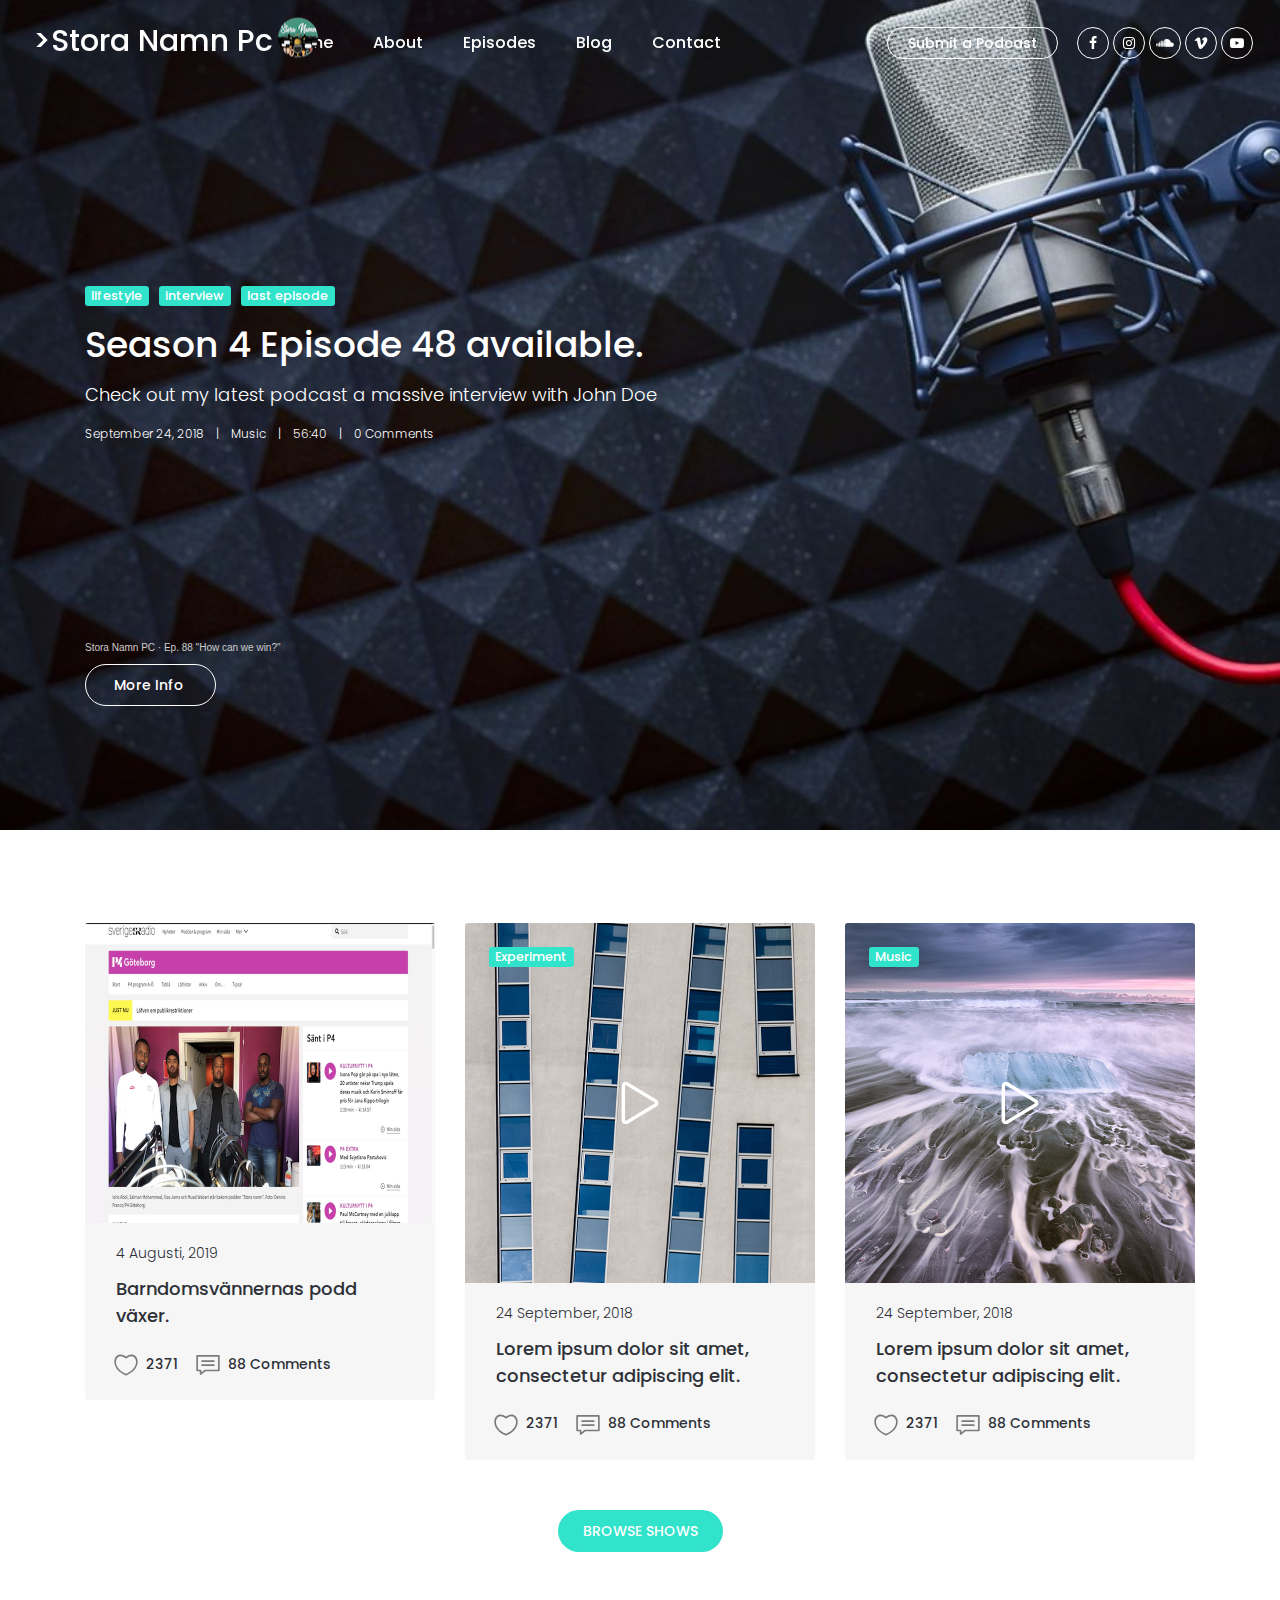
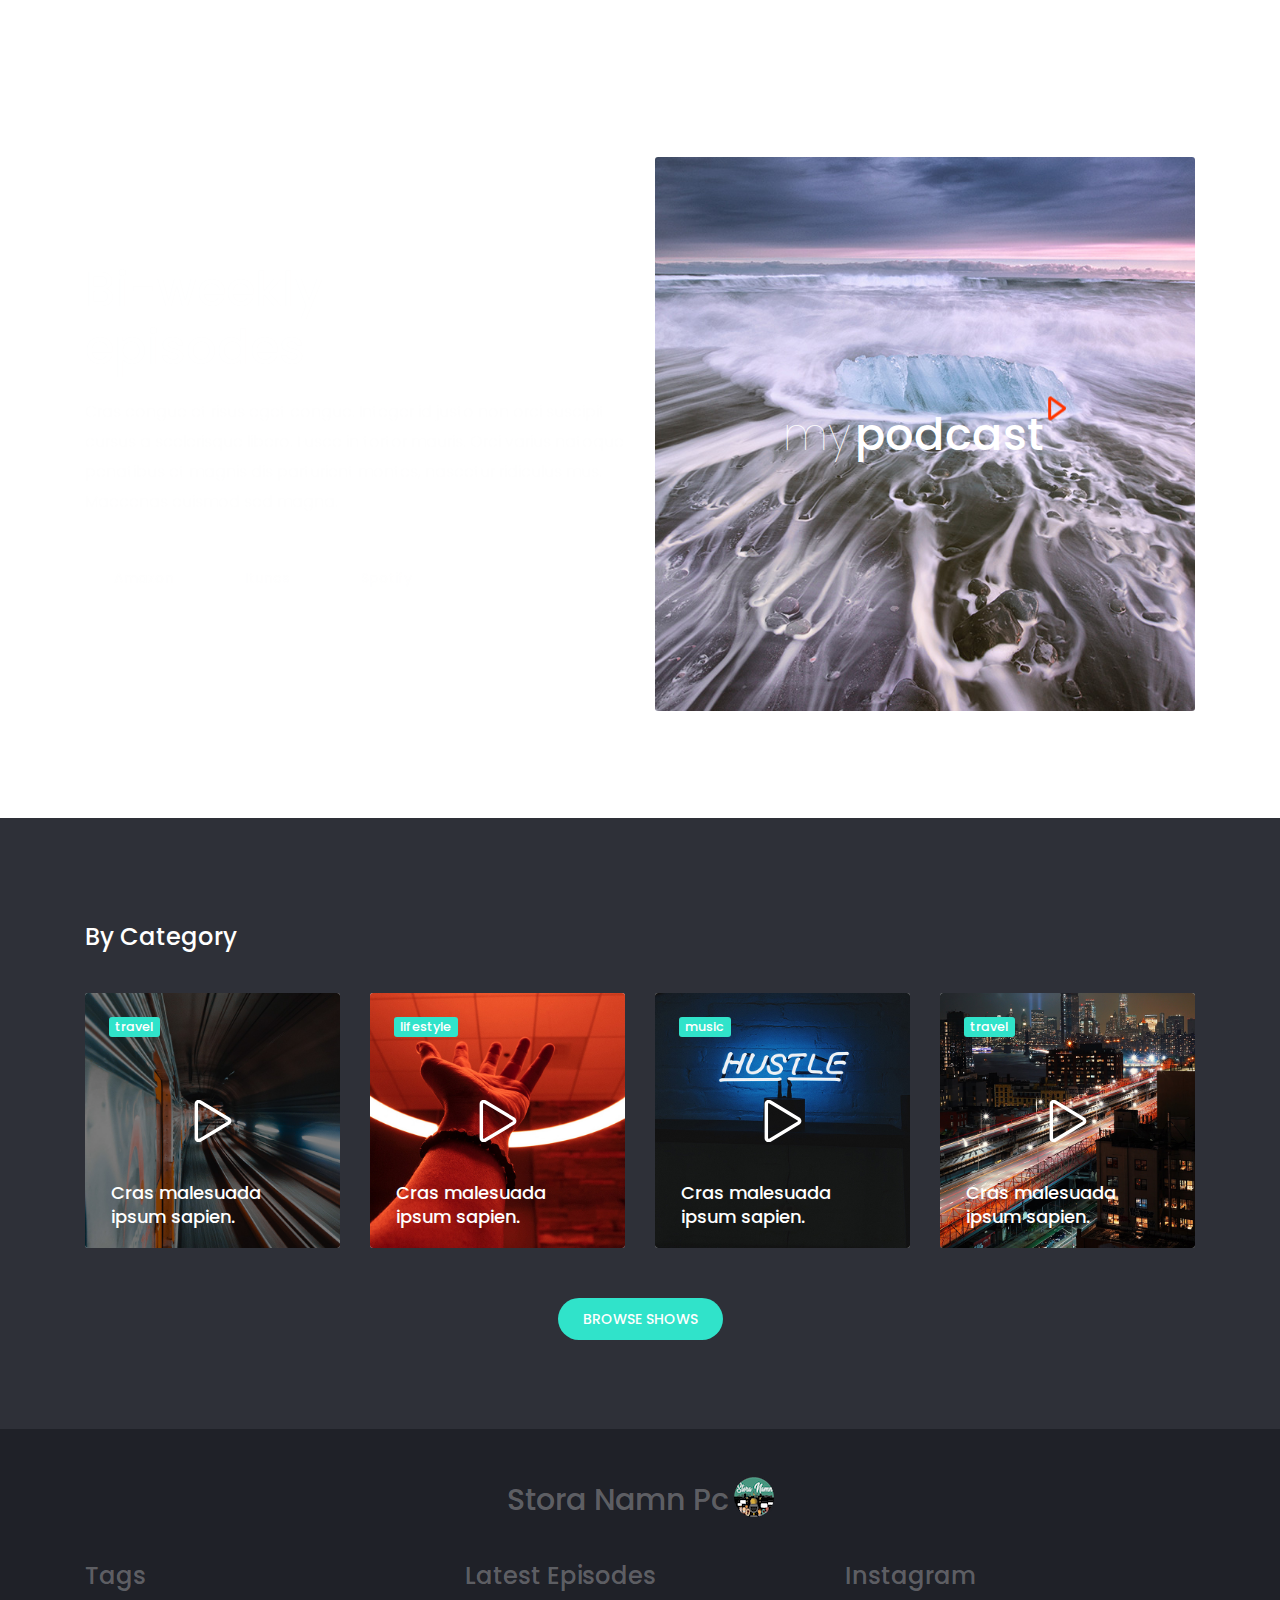
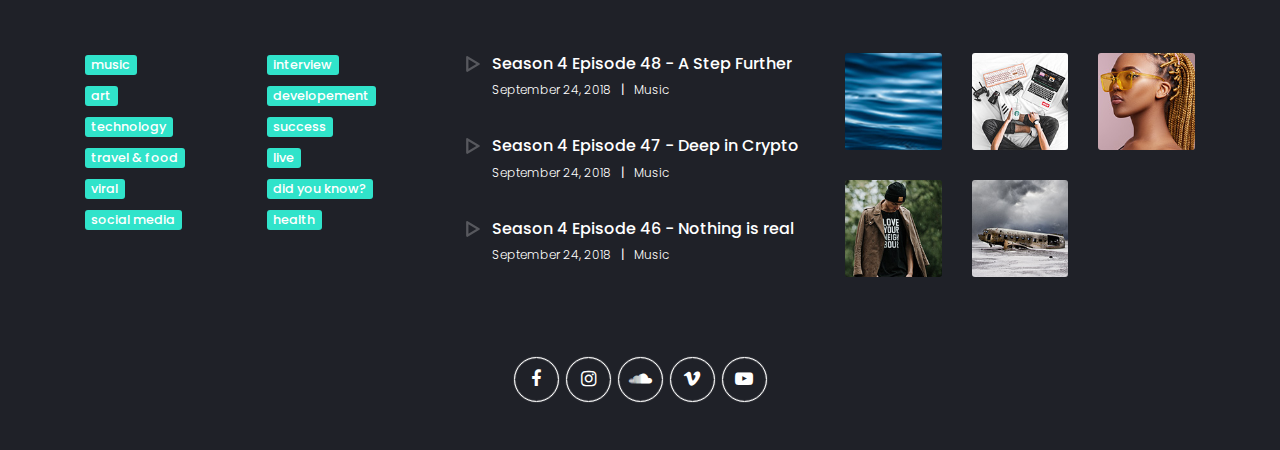
==== commit 59b8dd10: "hey" ====
--- a/index.html
+++ b/index.html
@@ -1,582 +1,951 @@
 <!DOCTYPE html>
 <html lang="en">
-<head>
-<title>My Podcast</title>
-<meta charset="utf-8">
-<meta http-equiv="X-UA-Compatible" content="IE=edge">
-<meta name="description" content="My Podcast template project">
-<meta name="viewport" content="width=device-width, initial-scale=1">
-<link rel="stylesheet" type="text/css" href="styles/bootstrap-4.1.2/bootstrap.min.css">
-<link href="plugins/font-awesome-4.7.0/css/font-awesome.min.css" rel="stylesheet" type="text/css">
-<link href="plugins/colorbox/colorbox.css" rel="stylesheet" type="text/css">
-<link rel="stylesheet" type="text/css" href="styles/main_styles.css">
-<link rel="stylesheet" type="text/css" href="styles/responsive.css">
-</head>
-<body>
-
-<div class="super_container">
-
-	<!-- Header -->
-
-	<header class="header trans_400">
-
-		<!-- Logo -->
-		<div class="logo">
-			<a href="#">>Stora Namn Pc<img src="images/play.png" alt=""></a>
-		</div>
-
-		<div class="container">
-			<div class="row">
-				<div class="col">
-					<div class="header_content d-flex flex-row align-items-center justify-content-start trans_400">
-						<nav class="main_nav">
-							<ul class="d-flex flex-row align-items-start justify-content-start">
-								<li><a href="index.html">Home</a></li>
-								<li><a href="about.html">About</a></li>
-								<li><a href="episodes.html">Episodes</a></li>
-								<li><a href="blog.html">Blog</a></li>
-								<li><a href="contact.html">Contact</a></li>
-							</ul>
-						</nav>
-					</div>
-				</div>
-			</div>
-		</div>
-
-		<!-- Submit & Social -->
-		<div class="header_right d-flex flex-row align-items-start justify-content-start">
-
-			<!-- Submit -->
-			<div class="submit"><a href="#">Submit a Podcast</a></div>
-			
-			<!-- Social -->
-			<div class="social">
-				<ul class="d-flex flex-row align-items-start justify-content-start">
-					<li><a href="#"><i class="fa fa-facebook" aria-hidden="true"></i></a></li>
-					<li><a href="#"><i class="fa fa-instagram" aria-hidden="true"></i></a></li>
-					<li><a href="#"><i class="fa fa-soundcloud" aria-hidden="true"></i></a></li>
-					<li><a href="#"><i class="fa fa-vimeo" aria-hidden="true"></i></a></li>
-					<li><a href="#"><i class="fa fa-youtube-play" aria-hidden="true"></i></a></li>
-				</ul>
-			</div>
-
-			<!-- Hamburger -->
-			<div class="hamburger"><i class="fa fa-bars" aria-hidden="true"></i></div>
-			
-		</div>
-	</header>
-
-	<!-- Menu -->
-
-	<div class="menu">
-		<div class="menu_content d-flex flex-column align-items-end justify-content-start">
-			<ul class="menu_nav_list text-right">
-				<li><a href="index.html">Home</a></li>
-				<li><a href="about.html">About</a></li>
-				<li><a href="episodes.html">Episodes</a></li>
-				<li><a href="blog.html">Blog</a></li>
-				<li><a href="contact.html">Contact</a></li>
-			</ul>
-			<div class="menu_extra d-flex flex-column align-items-end justify-content-start">
-				<div class="menu_submit"><a href="#">Submit your podcast</a></div>
-				<div class="social">
-					<ul class="d-flex flex-row align-items-start justify-content-start">
-						<li><a href="#"><i class="fa fa-facebook" aria-hidden="true"></i></a></li>
-						<li><a href="#"><i class="fa fa-instagram" aria-hidden="true"></i></a></li>
-						<li><a href="#"><i class="fa fa-soundcloud" aria-hidden="true"></i></a></li>
-						<li><a href="#"><i class="fa fa-vimeo" aria-hidden="true"></i></a></li>
-						<li><a href="#"><i class="fa fa-youtube-play" aria-hidden="true"></i></a></li>
-					</ul>
-				</div>
-			</div>
-		</div>
-	</div>
-
-	<!-- Home -->
-
-	<div class="home">
-		<div class="background_image" style="background-image:url(images/index.jpg)"></div>
-		<div class="home_container">
-			<div class="container">
-				<div class="row">
-					<div class="col">
-						<div class="home_content">
-							<div class="tags">
-								<ul class="d-flex flex-row align-items-start justify-content-start">
-									<li><a href="#">lifestyle</a></li>
-									<li><a href="#">interview</a></li>
-									<li><a href="#">last episode</a></li>
-								</ul>
-							</div>
-							<div class="home_title"><h1>Season 4 Episode 48 available.</h1></div>
-							<div class="home_subtitle">Check out my latest podcast a massive interview with John Doe</div>
-							<div class="track_info">
-								<ul class="d-flex flex-row align-items-start justify-content-start">
-									<li><a href="#">September 24, 2018</a></li>
-									<li><a href="#">Music</a></li>
-									<li>56:40</li>
-									<li><a href="#">0 Comments</a></li>
-								</ul>
-							</div>
-							<div class="track track_home">
-								<iframe width="100%" height="166" scrolling="no" frameborder="no" allow="autoplay" src="https://w.soundcloud.com/player/?url=https%3A//api.soundcloud.com/tracks/840150361&color=%234cd4a4&auto_play=false&hide_related=false&show_comments=true&show_user=true&show_reposts=false&show_teaser=true"></iframe><div style="font-size: 10px; color: #cccccc;line-break: anywhere;word-break: normal;overflow: hidden;white-space: nowrap;text-overflow: ellipsis; font-family: Interstate,Lucida Grande,Lucida Sans Unicode,Lucida Sans,Garuda,Verdana,Tahoma,sans-serif;font-weight: 100;"><a href="https://soundcloud.com/user-591108870" title="Stora Namn PC" target="_blank" style="color: #cccccc; text-decoration: none;">Stora Namn PC</a> · <a href="https://soundcloud.com/user-591108870/ep-88-how-can-we-win" title="Ep. 88 &quot;How can we win?&quot;" target="_blank" style="color: #cccccc; text-decoration: none;">Ep. 88 &quot;How can we win?&quot;</a></div>
-							</div>
-							<div class="button_border home_button trans_200"><a href="#">More Info</a></div>
-						</div>
-					</div>
-				</div>
-			</div>
-		</div>
-	</div>
-
-	<!-- Shows -->
-
-	<div class="shows">
-		<div class="container">
-			<div class="row shows_row">
-				
-				<!-- Show -->
-				<div class="col-lg-4">
-					<div class="show">
-						<div class="show_image">
-							<a href="episode.html">
-								<img src="images/show_1.jpg" alt="https://unsplash.com/@icons8">
-							</a>
-							<div class="show_tags">
-								<div class="tags">
-									<ul class="d-flex flex-row align-items-start justify-content-start">
-										<li><a href="#">Music</a></li>
-									</ul>
-								</div>
-							</div>
-							<div class="show_play_icon"><img src="images/play.svg" alt="https://www.flaticon.com/authors/cole-bemis"></div>
-						</div>
-						<div class="show_content">
-							<div class="show_date"><a href="#">24 September, 2018</a></div>
-							<div class="show_title"><a href="episode.html">Lorem ipsum dolor sit amet, consectetur adipiscing elit.</a></div>
-							<div class="show_info d-flex flex-row align-items-start justify-content-start">
-								<div class="show_fav d-flex flex-row align-items-center justify-content-start">
-									<div class="show_fav_icon show_info_icon"><img class="svg" src="images/heart.svg" alt=""></div>
-									<div class="show_fav_count">2371</div>
-								</div>
-								<div class="show_comments">
-									<a href="#">
-										<div class="d-flex flex-row align-items-center justify-content-start">
-											<div class="show_comments_icon show_info_icon"><img class="svg" src="images/speech-bubble.svg" alt=""></div>
-											<div class="show_comments_count">88 Comments</div>
-										</div>
-									</a>	
-								</div>
-							</div>
-						</div>
-					</div>
-				</div>
-
-				<!-- Show -->
-				<div class="col-lg-4">
-					<div class="show">
-						<div class="show_image">
-							<a href="episode.html">
-								<img src="images/show_2.jpg" alt="https://unsplash.com/@pawel_czerwinski">
-							</a>
-							<div class="show_tags">
-								<div class="tags">
-									<ul class="d-flex flex-row align-items-start justify-content-start">
-										<li><a href="#">Experiment</a></li>
-									</ul>
-								</div>
-							</div>
-							<div class="show_play_icon"><img src="images/play.svg" alt="https://www.flaticon.com/authors/cole-bemis"></div>
-						</div>
-						<div class="show_content">
-							<div class="show_date"><a href="#">24 September, 2018</a></div>
-							<div class="show_title"><a href="episode.html">Lorem ipsum dolor sit amet, consectetur adipiscing elit.</a></div>
-							<div class="show_info d-flex flex-row align-items-start justify-content-start">
-								<div class="show_fav d-flex flex-row align-items-center justify-content-start">
-									<div class="show_fav_icon show_info_icon"><img class="svg" src="images/heart.svg" alt=""></div>
-									<div class="show_fav_count">2371</div>
-								</div>
-								<div class="show_comments">
-									<a href="#">
-										<div class="d-flex flex-row align-items-center justify-content-start">
-											<div class="show_comments_icon show_info_icon"><img class="svg" src="images/speech-bubble.svg" alt=""></div>
-											<div class="show_comments_count">88 Comments</div>
-										</div>
-									</a>	
-								</div>
-							</div>
-						</div>
-					</div>
-				</div>
-
-				<!-- Show -->
-				<div class="col-lg-4">
-					<div class="show">
-						<div class="show_image">
-							<a href="episode.html">
-								<img src="images/show_3.jpg" alt="https://unsplash.com/@trevcole">
-							</a>
-							<div class="show_tags">
-								<div class="tags">
-									<ul class="d-flex flex-row align-items-start justify-content-start">
-										<li><a href="#">Music</a></li>
-									</ul>
-								</div>
-							</div>
-							<div class="show_play_icon"><img src="images/play.svg" alt="https://www.flaticon.com/authors/cole-bemis"></div>
-						</div>
-						<div class="show_content">
-							<div class="show_date"><a href="#">24 September, 2018</a></div>
-							<div class="show_title"><a href="episode.html">Lorem ipsum dolor sit amet, consectetur adipiscing elit.</a></div>
-							<div class="show_info d-flex flex-row align-items-start justify-content-start">
-								<div class="show_fav d-flex flex-row align-items-center justify-content-start">
-									<div class="show_fav_icon show_info_icon"><img class="svg" src="images/heart.svg" alt=""></div>
-									<div class="show_fav_count">2371</div>
-								</div>
-								<div class="show_comments">
-									<a href="#">
-										<div class="d-flex flex-row align-items-center justify-content-start">
-											<div class="show_comments_icon show_info_icon"><img class="svg" src="images/speech-bubble.svg" alt=""></div>
-											<div class="show_comments_count">88 Comments</div>
-										</div>
-									</a>	
-								</div>
-							</div>
-						</div>
-					</div>
-				</div>
-
-			</div>
-			<div class="row">
-				<div class="col text-center">
-					<div class="button_fill shows_button"><a href="#">browse shows</a></div>
-				</div>
-			</div>
-		</div>
-	</div>
-
-	<!-- Bi Weekly -->
-
-	<div class="weekly">
-		<div class="parallax_background parallax-window" data-parallax="scroll" data-image-src="images/weekly.jpg" data-speed="0.8"></div>
-		<div class="container">
-			<div class="row row-eq-height">
-				
-				<!-- Weekly Content -->
-				<div class="col-lg-6">
-					<div class="weekly_content d-flex flex-column align-items-start justify-content-lg-center justify-content-start">
-						<div>
-							<div class="weekly_title"><h1>Bi-weekly episodes</h1></div>
-							<div class="weekly_text">
-								<p>Cras congue et risus eget congue. Integer id justo non orci suscipit cursus a scelerisque libero. Fusce in tortor mauris. Orci varius natoque penatibus et magnis dis parturient montes, nascetur ridiculus mus. Maecenas euismod sed magna.</p>
-							</div>
-							<div class="shops d-flex flex-row align-items-start justify-content-start flex-wrap">
-								<div class="button_border"><a href="#">Amazon</a></div>
-								<div class="button_border"><a href="#">Itunes</a></div>
-								<div class="button_border"><a href="#">Spotify</a></div>
-							</div>
-						</div>
-					</div>
-				</div>
-
-				<!-- Weekly Image -->
-				<div class="col-lg-6">
-					<div class="weekly_image">
-						<img src="images/show_3.jpg" alt="">
-						<div class="logo">
-							<a href="#" class="d-flex flex-row"><span>my</span>podcast<div><img src="images/play_2.png" alt=""></div></a>
-						</div>
-					</div>
-				</div>
-			</div>
-		</div>
-	</div>
-
-	<!-- Shows 2 -->
-
-	<div class="shows_2">
-		<div class="container">
-			<div class="row">
-				<div class="col">
-					<div class="shows_2_title">By Category</div>
-				</div>
-			</div>
-			<div class="row shows_2_row">
-				
-				<!-- Show -->
-				<div class="col-xl-3 col-md-6">
-					<div class="show">
-						<div class="show_image">
-							<a href="episode.html">
-								<img src="images/show_4.jpg" alt="https://unsplash.com/@h4rd3n">
-								<div class="show_play_icon"><img src="images/play.svg" alt="https://www.flaticon.com/authors/cole-bemis"></div>
-								<div class="show_title_2">Cras malesuada ipsum sapien.</div>
-							</a>
-							<div class="show_tags">
-								<div class="tags">
-									<ul class="d-flex flex-row align-items-start justify-content-start">
-										<li><a href="#">travel</a></li>
-									</ul>
-								</div>
-							</div>
-						</div>
-					</div>
-				</div>
-
-				<!-- Show -->
-				<div class="col-xl-3 col-md-6">
-					<div class="show">
-						<div class="show_image">
-							<a href="episode.html">
-								<img src="images/show_5.jpg" alt="https://unsplash.com/@gohobo">
-								<div class="show_play_icon"><img src="images/play.svg" alt="https://www.flaticon.com/authors/cole-bemis"></div>
-								<div class="show_title_2">Cras malesuada ipsum sapien.</div>
-							</a>
-							<div class="show_tags">
-								<div class="tags">
-									<ul class="d-flex flex-row align-items-start justify-content-start">
-										<li><a href="#">lifestyle</a></li>
-									</ul>
-								</div>
-							</div>
-						</div>
-					</div>
-				</div>
-
-				<!-- Show -->
-				<div class="col-xl-3 col-md-6">
-					<div class="show">
-						<div class="show_image">
-							<a href="episode.html">
-								<img src="images/show_6.jpg" alt="https://unsplash.com/@zacharykeimig">
-								<div class="show_play_icon"><img src="images/play.svg" alt="https://www.flaticon.com/authors/cole-bemis"></div>
-								<div class="show_title_2">Cras malesuada ipsum sapien.</div>
-							</a>
-							<div class="show_tags">
-								<div class="tags">
-									<ul class="d-flex flex-row align-items-start justify-content-start">
-										<li><a href="#">music</a></li>
-									</ul>
-								</div>
-							</div>
-						</div>
-					</div>
-				</div>
-
-				<!-- Show -->
-				<div class="col-xl-3 col-md-6">
-					<div class="show">
-						<div class="show_image">
-							<a href="episode.html">
-								<img src="images/show_7.jpg" alt="https://unsplash.com/@bkview">
-								<div class="show_play_icon"><img src="images/play.svg" alt="https://www.flaticon.com/authors/cole-bemis"></div>
-								<div class="show_title_2">Cras malesuada ipsum sapien.</div>
-							</a>
-							<div class="show_tags">
-								<div class="tags">
-									<ul class="d-flex flex-row align-items-start justify-content-start">
-										<li><a href="#">travel</a></li>
-									</ul>
-								</div>
-							</div>
-						</div>
-					</div>
-				</div>
-
-			</div>
-			<div class="row">
-				<div class="col text-center">
-					<div class="button_fill shows_2_button"><a href="#">browse shows</a></div>
-				</div>
-			</div>
-		</div>
-	</div>
-
-	<!-- Footer -->
-
-	<footer class="footer">
-		<div class="container">
-			<div class="row footer_logo_row">
-				<div class="col d-flex flex-row align-items-center justify-content-center">
-					<div class="logo">
-						<a href="#"><span>my</span>podcast<img src="images/play.png" alt=""></a>
-					</div>
-				</div>
-			</div>
-			<div class="row footer_content_row">
-				
-				<!-- Tags -->
-				<div class="col-lg-4">
-					<div class="footer_title">Tags</div>
-					<div class="footer_list">
-						<div><div><a href="#">music</a></div></div>
-						<div><div><a href="#">art</a></div></div>
-						<div><div><a href="#">technology</a></div></div>
-						<div><div><a href="#">travel & food</a></div></div>
-						<div><div><a href="#">viral</a></div></div>
-						<div><div><a href="#">social media</a></div></div>
-						<div><div><a href="#">interview</a></div></div>
-						<div><div><a href="#">developement</a></div></div>
-						<div><div><a href="#">success</a></div></div>
-						<div><div><a href="#">live</a></div></div>
-						<div><div><a href="#">did you know?</a></div></div>
-						<div><div><a href="#">health</a></div></div>
-					</div>
-				</div>
-
-				<!-- Latest Episodes -->
-				<div class="col-lg-4">
-					<div class="footer_title">Latest Episodes</div>
-					<div class="latest_container">
-						
-						<!-- Latest -->
-						<div class="latest">
-							<div class="latest_title_container d-flex flex-row align-items-start justify-content-start">
-								<a href="episode.html">
-									<div class="d-flex flex-row align-items-start justify-content-start">
-										<div class="latest_play">
-											<svg xmlns="http://www.w3.org/2000/svg" xmlns:xlink="http://www.w3.org/1999/xlink" version="1.1" id="Capa_1" x="0px" y="0px" width="512px" height="512px" viewBox="0 0 714 714" style="enable-background:new 0 0 714 714;" xml:space="preserve">
-												<g id="Play">
-													<path d="M641.045,318.521L102,0C73.822,0,51,22.822,51,51v612c0,28.178,22.822,51,51,51l539.045-318.521      C654.661,387.422,663,372.81,663,357C663,341.19,654.661,326.579,641.045,318.521z M153,565.386V148.614L505.665,357      L153,565.386z" fill="#FFFFFF"/>
-												</g>
-											</svg>
-										</div>
-										<div class="latest_title_content">
-											<div class="latest_title">Season 4 Episode 48 - A Step Further</div>
-										</div>
-									</div>
-								</a>
-							</div>
-							<div class="latest_episode_info">
-								<ul class="d-flex flex-row align-items-start justify-content-start">
-									<li><a href="#">September 24, 2018</a></li>
-									<li><a href="#">Music</a></li>
-								</ul>
-							</div>
-						</div>
-
-						<!-- Latest -->
-						<div class="latest">
-							<div class="latest_title_container d-flex flex-row align-items-start justify-content-start">
-								<a href="episode.html">
-									<div class="d-flex flex-row align-items-start justify-content-start">
-										<div class="latest_play">
-											<svg xmlns="http://www.w3.org/2000/svg" xmlns:xlink="http://www.w3.org/1999/xlink" version="1.1" id="Capa_1" x="0px" y="0px" width="512px" height="512px" viewBox="0 0 714 714" style="enable-background:new 0 0 714 714;" xml:space="preserve">
-												<g id="Play">
-													<path d="M641.045,318.521L102,0C73.822,0,51,22.822,51,51v612c0,28.178,22.822,51,51,51l539.045-318.521      C654.661,387.422,663,372.81,663,357C663,341.19,654.661,326.579,641.045,318.521z M153,565.386V148.614L505.665,357      L153,565.386z" fill="#FFFFFF"/>
-												</g>
-											</svg>
-										</div>
-										<div class="latest_title_content">
-											<div class="latest_title">Season 4 Episode 47 - Deep in Crypto</div>
-										</div>
-									</div>
-								</a>
-							</div>
-							<div class="latest_episode_info">
-								<ul class="d-flex flex-row align-items-start justify-content-start">
-									<li><a href="#">September 24, 2018</a></li>
-									<li><a href="#">Music</a></li>
-								</ul>
-							</div>
-						</div>
-
-						<!-- Latest -->
-						<div class="latest">
-							<div class="latest_title_container d-flex flex-row align-items-start justify-content-start">
-								<a href="episode.html">
-									<div class="d-flex flex-row align-items-start justify-content-start">
-										<div class="latest_play">
-											<svg xmlns="http://www.w3.org/2000/svg" xmlns:xlink="http://www.w3.org/1999/xlink" version="1.1" id="Capa_1" x="0px" y="0px" width="512px" height="512px" viewBox="0 0 714 714" style="enable-background:new 0 0 714 714;" xml:space="preserve">
-												<g id="Play">
-													<path d="M641.045,318.521L102,0C73.822,0,51,22.822,51,51v612c0,28.178,22.822,51,51,51l539.045-318.521      C654.661,387.422,663,372.81,663,357C663,341.19,654.661,326.579,641.045,318.521z M153,565.386V148.614L505.665,357      L153,565.386z" fill="#FFFFFF"/>
-												</g>
-											</svg>
-										</div>
-										<div class="latest_title_content">
-											<div class="latest_title">Season 4 Episode 46 - Nothing is real</div>
-										</div>
-									</div>
-								</a>
-							</div>
-							<div class="latest_episode_info">
-								<ul class="d-flex flex-row align-items-start justify-content-start">
-									<li><a href="#">September 24, 2018</a></li>
-									<li><a href="#">Music</a></li>
-								</ul>
-							</div>
-						</div>
-
-					</div>
-				</div>
-
-				<!-- Gallery -->
-				<div class="col-lg-4">
-					<div class="footer_title">Instagram</div>
-					<div class="gallery d-flex flex-row align-items-start justify-content-start flex-wrap">
-						
-						<!-- Gallery Item -->
-						<div class="gallery_item">
-							<a class="colorbox" href="images/gallery_1_large.jpg"><img src="images/gallery_1.jpg" alt=""></a>
-						</div>
-
-						<!-- Gallery Item -->
-						<div class="gallery_item">
-							<a class="colorbox" href="images/gallery_2_large.jpg"><img src="images/gallery_2.jpg" alt=""></a>
-						</div>
-
-						<!-- Gallery Item -->
-						<div class="gallery_item">
-							<a class="colorbox" href="images/gallery_3_large.jpg"><img src="images/gallery_3.jpg" alt=""></a>
-						</div>
-
-						<!-- Gallery Item -->
-						<div class="gallery_item">
-							<a class="colorbox" href="images/gallery_4_large.jpg"><img src="images/gallery_4.jpg" alt=""></a>
-						</div>
-
-						<!-- Gallery Item -->
-						<div class="gallery_item">
-							<a class="colorbox" href="images/gallery_5_large.jpg"><img src="images/gallery_5.jpg" alt=""></a>
-						</div>
-
-					</div>
-				</div>
-			</div>
-			<div class="row footer_social_row">
-				<div class="col">
-					<div class="footer_social">
-						<ul class="d-flex flex-row align-items-center justify-content-center">
-							<li><a href="#"><i class="fa fa-facebook" aria-hidden="true"></i></a></li>
-							<li><a href="#"><i class="fa fa-instagram" aria-hidden="true"></i></a></li>
-							<li><a href="#"><i class="fa fa-soundcloud" aria-hidden="true"></i></a></li>
-							<li><a href="#"><i class="fa fa-vimeo" aria-hidden="true"></i></a></li>
-							<li><a href="#"><i class="fa fa-youtube-play" aria-hidden="true"></i></a></li>
-						</ul>
-					</div>
-				</div>
-			</div>
-
-</br></br><!-- Link back to Colorlib can't be removed. Template is licensed under CC BY 3.0. -->
-Copyright &copy;<script>document.write(new Date().getFullYear());</script> All rights reserved | This template is made with <i class="fa fa-heart-o" aria-hidden="true"></i> by <a href="https://colorlib.com" target="_blank">Colorlib</a>
-<!-- Link back to Colorlib can't be removed. Template is licensed under CC BY 3.0. -->
-
-		</div>
-	</footer>
-</div>
-
-<script src="js/jquery-3.3.1.min.js"></script>
-<script src="styles/bootstrap-4.1.2/popper.js"></script>
-<script src="styles/bootstrap-4.1.2/bootstrap.min.js"></script>
-<script src="plugins/greensock/TweenMax.min.js"></script>
-<script src="plugins/greensock/TimelineMax.min.js"></script>
-<script src="plugins/scrollmagic/ScrollMagic.min.js"></script>
-<script src="plugins/greensock/animation.gsap.min.js"></script>
-<script src="plugins/greensock/ScrollToPlugin.min.js"></script>
-<script src="plugins/easing/easing.js"></script>
-<script src="plugins/colorbox/jquery.colorbox-min.js"></script>
-<script src="plugins/progressbar/progressbar.min.js"></script>
-<script src="plugins/parallax-js-master/parallax.min.js"></script>
-<script src="js/custom.js"></script>
-</body>
-</html>+  <head>
+    <title>My Podcast</title>
+    <meta charset="utf-8" />
+    <meta http-equiv="X-UA-Compatible" content="IE=edge" />
+    <meta name="description" content="My Podcast template project" />
+    <meta name="viewport" content="width=device-width, initial-scale=1" />
+    <link
+      rel="stylesheet"
+      type="text/css"
+      href="styles/bootstrap-4.1.2/bootstrap.min.css"
+    />
+    <link
+      href="plugins/font-awesome-4.7.0/css/font-awesome.min.css"
+      rel="stylesheet"
+      type="text/css"
+    />
+    <link
+      href="plugins/colorbox/colorbox.css"
+      rel="stylesheet"
+      type="text/css"
+    />
+    <link rel="stylesheet" type="text/css" href="styles/main_styles.css" />
+    <link rel="stylesheet" type="text/css" href="styles/responsive.css" />
+  </head>
+  <body>
+    <div class="super_container">
+      <!-- Header -->
+
+      <header class="header trans_400">
+        <!-- Logo -->
+        <div class="logo">
+          <a href="#">>Stora Namn Pc<img src="images/logosnp.png" alt="" /></a>
+        </div>
+
+        <div class="container">
+          <div class="row">
+            <div class="col">
+              <div
+                class="header_content d-flex flex-row align-items-center justify-content-start trans_400"
+              >
+                <nav class="main_nav">
+                  <ul
+                    class="d-flex flex-row align-items-start justify-content-start"
+                  >
+                    <li><a href="index.html">Home</a></li>
+                    <li><a href="about.html">About</a></li>
+                    <li><a href="episodes.html">Episodes</a></li>
+                    <li><a href="blog.html">Blog</a></li>
+                    <li><a href="contact.html">Contact</a></li>
+                  </ul>
+                </nav>
+              </div>
+            </div>
+          </div>
+        </div>
+
+        <!-- Submit & Social -->
+        <div
+          class="header_right d-flex flex-row align-items-start justify-content-start"
+        >
+          <!-- Submit -->
+          <div class="submit"><a href="#">Submit a Podcast</a></div>
+
+          <!-- Social -->
+          <div class="social">
+            <ul class="d-flex flex-row align-items-start justify-content-start">
+              <li>
+                <a href="#"
+                  ><i class="fa fa-facebook" aria-hidden="true"></i
+                ></a>
+              </li>
+              <li>
+                <a href="#"
+                  ><i class="fa fa-instagram" aria-hidden="true"></i
+                ></a>
+              </li>
+              <li>
+                <a href="#"
+                  ><i class="fa fa-soundcloud" aria-hidden="true"></i
+                ></a>
+              </li>
+              <li>
+                <a href="#"><i class="fa fa-vimeo" aria-hidden="true"></i></a>
+              </li>
+              <li>
+                <a href="#"
+                  ><i class="fa fa-youtube-play" aria-hidden="true"></i
+                ></a>
+              </li>
+            </ul>
+          </div>
+
+          <!-- Hamburger -->
+          <div class="hamburger">
+            <i class="fa fa-bars" aria-hidden="true"></i>
+          </div>
+        </div>
+      </header>
+
+      <!-- Menu -->
+
+      <div class="menu">
+        <div
+          class="menu_content d-flex flex-column align-items-end justify-content-start"
+        >
+          <ul class="menu_nav_list text-right">
+            <li><a href="index.html">Home</a></li>
+            <li><a href="about.html">About</a></li>
+            <li><a href="episodes.html">Episodes</a></li>
+            <li><a href="blog.html">Blog</a></li>
+            <li><a href="contact.html">Contact</a></li>
+          </ul>
+          <div
+            class="menu_extra d-flex flex-column align-items-end justify-content-start"
+          >
+            <div class="menu_submit"><a href="#">Submit your podcast</a></div>
+            <div class="social">
+              <ul
+                class="d-flex flex-row align-items-start justify-content-start"
+              >
+                <li>
+                  <a href="#"
+                    ><i class="fa fa-facebook" aria-hidden="true"></i
+                  ></a>
+                </li>
+                <li>
+                  <a href="#"
+                    ><i class="fa fa-instagram" aria-hidden="true"></i
+                  ></a>
+                </li>
+                <li>
+                  <a href="#"
+                    ><i class="fa fa-soundcloud" aria-hidden="true"></i
+                  ></a>
+                </li>
+                <li>
+                  <a href="#"><i class="fa fa-vimeo" aria-hidden="true"></i></a>
+                </li>
+                <li>
+                  <a href="#"
+                    ><i class="fa fa-youtube-play" aria-hidden="true"></i
+                  ></a>
+                </li>
+              </ul>
+            </div>
+          </div>
+        </div>
+      </div>
+
+      <!-- Home -->
+
+      <div class="home">
+        <div
+          class="background_image"
+          style="background-image: url(images/blackmic.jpg)"
+        ></div>
+        <div class="home_container">
+          <div class="container">
+            <div class="row">
+              <div class="col">
+                <div class="home_content">
+                  <div class="tags">
+                    <ul
+                      class="d-flex flex-row align-items-start justify-content-start"
+                    >
+                      <li><a href="#">lifestyle</a></li>
+                      <li><a href="#">interview</a></li>
+                      <li><a href="#">last episode</a></li>
+                    </ul>
+                  </div>
+                  <div class="home_title">
+                    <h1>Season 4 Episode 48 available.</h1>
+                  </div>
+                  <div class="home_subtitle">
+                    Check out my latest podcast a massive interview with John
+                    Doe
+                  </div>
+                  <div class="track_info">
+                    <ul
+                      class="d-flex flex-row align-items-start justify-content-start"
+                    >
+                      <li><a href="#">September 24, 2018</a></li>
+                      <li><a href="#">Music</a></li>
+                      <li>56:40</li>
+                      <li><a href="#">0 Comments</a></li>
+                    </ul>
+                  </div>
+                  <div class="track track_home">
+                    <iframe
+                      width="100%"
+                      height="166"
+                      scrolling="no"
+                      frameborder="no"
+                      allow="autoplay"
+                      src="https://w.soundcloud.com/player/?url=https%3A//api.soundcloud.com/tracks/840150361&color=%234cd4a4&auto_play=false&hide_related=false&show_comments=true&show_user=true&show_reposts=false&show_teaser=true"
+                    ></iframe>
+                    <div
+                      style="
+                        font-size: 10px;
+                        color: #cccccc;
+                        line-break: anywhere;
+                        word-break: normal;
+                        overflow: hidden;
+                        white-space: nowrap;
+                        text-overflow: ellipsis;
+                        font-family: Interstate, Lucida Grande,
+                          Lucida Sans Unicode, Lucida Sans, Garuda, Verdana,
+                          Tahoma, sans-serif;
+                        font-weight: 100;
+                      "
+                    >
+                      <a
+                        href="https://soundcloud.com/user-591108870"
+                        title="Stora Namn PC"
+                        target="_blank"
+                        style="color: #cccccc; text-decoration: none"
+                        >Stora Namn PC</a
+                      >
+                      ·
+                      <a
+                        href="https://soundcloud.com/user-591108870/ep-88-how-can-we-win"
+                        title='Ep. 88 "How can we win?"'
+                        target="_blank"
+                        style="color: #cccccc; text-decoration: none"
+                        >Ep. 88 &quot;How can we win?&quot;</a
+                      >
+                    </div>
+                  </div>
+                  <div class="button_border home_button trans_200">
+                    <a href="#">More Info</a>
+                  </div>
+                </div>
+              </div>
+            </div>
+          </div>
+        </div>
+      </div>
+
+      <!-- Shows -->
+
+      <div class="shows">
+        <div class="container">
+          <div class="row shows_row">
+            <!-- Show -->
+            <div class="col-lg-4">
+              <div class="show">
+                <div class="show_image">
+                  <a
+                    href="https://sverigesradio.se/sida/artikel.aspx?programid=104&artikel=7526926"
+                  >
+                    <img
+                      src="images/article_1.png"
+                      alt="https://unsplash.com/@icons8"
+                    />
+                  </a>
+                  <div class="show_tags">
+                    <div class="tags">
+                      <ul
+                        class="d-flex flex-row align-items-start justify-content-start"
+                      ></ul>
+                    </div>
+                  </div>
+                </div>
+                <div class="show_content">
+                  <div class="show_date"><a href="#">4 Augusti, 2019</a></div>
+                  <div class="show_title">
+                    <a href="">Barndomsvännernas podd växer.</a>
+                  </div>
+                  <div
+                    class="show_info d-flex flex-row align-items-start justify-content-start"
+                  >
+                    <div
+                      class="show_fav d-flex flex-row align-items-center justify-content-start"
+                    >
+                      <div class="show_fav_icon show_info_icon">
+                        <img class="svg" src="images/heart.svg" alt="" />
+                      </div>
+                      <div class="show_fav_count">2371</div>
+                    </div>
+                    <div class="show_comments">
+                      <a href="#">
+                        <div
+                          class="d-flex flex-row align-items-center justify-content-start"
+                        >
+                          <div class="show_comments_icon show_info_icon">
+                            <img
+                              class="svg"
+                              src="images/speech-bubble.svg"
+                              alt=""
+                            />
+                          </div>
+                          <div class="show_comments_count">88 Comments</div>
+                        </div>
+                      </a>
+                    </div>
+                  </div>
+                </div>
+              </div>
+            </div>
+
+            <!-- Show -->
+            <div class="col-lg-4">
+              <div class="show">
+                <div class="show_image">
+                  <a href="episode.html">
+                    <img
+                      src="images/show_2.jpg"
+                      alt="https://unsplash.com/@pawel_czerwinski"
+                    />
+                  </a>
+                  <div class="show_tags">
+                    <div class="tags">
+                      <ul
+                        class="d-flex flex-row align-items-start justify-content-start"
+                      >
+                        <li><a href="#">Experiment</a></li>
+                      </ul>
+                    </div>
+                  </div>
+                  <div class="show_play_icon">
+                    <img
+                      src="images/play.svg"
+                      alt="https://www.flaticon.com/authors/cole-bemis"
+                    />
+                  </div>
+                </div>
+                <div class="show_content">
+                  <div class="show_date">
+                    <a href="#">24 September, 2018</a>
+                  </div>
+                  <div class="show_title">
+                    <a href="episode.html"
+                      >Lorem ipsum dolor sit amet, consectetur adipiscing
+                      elit.</a
+                    >
+                  </div>
+                  <div
+                    class="show_info d-flex flex-row align-items-start justify-content-start"
+                  >
+                    <div
+                      class="show_fav d-flex flex-row align-items-center justify-content-start"
+                    >
+                      <div class="show_fav_icon show_info_icon">
+                        <img class="svg" src="images/heart.svg" alt="" />
+                      </div>
+                      <div class="show_fav_count">2371</div>
+                    </div>
+                    <div class="show_comments">
+                      <a href="#">
+                        <div
+                          class="d-flex flex-row align-items-center justify-content-start"
+                        >
+                          <div class="show_comments_icon show_info_icon">
+                            <img
+                              class="svg"
+                              src="images/speech-bubble.svg"
+                              alt=""
+                            />
+                          </div>
+                          <div class="show_comments_count">88 Comments</div>
+                        </div>
+                      </a>
+                    </div>
+                  </div>
+                </div>
+              </div>
+            </div>
+
+            <!-- Show -->
+            <div class="col-lg-4">
+              <div class="show">
+                <div class="show_image">
+                  <a href="episode.html">
+                    <img
+                      src="images/show_3.jpg"
+                      alt="https://unsplash.com/@trevcole"
+                    />
+                  </a>
+                  <div class="show_tags">
+                    <div class="tags">
+                      <ul
+                        class="d-flex flex-row align-items-start justify-content-start"
+                      >
+                        <li><a href="#">Music</a></li>
+                      </ul>
+                    </div>
+                  </div>
+                  <div class="show_play_icon">
+                    <img
+                      src="images/play.svg"
+                      alt="https://www.flaticon.com/authors/cole-bemis"
+                    />
+                  </div>
+                </div>
+                <div class="show_content">
+                  <div class="show_date">
+                    <a href="#">24 September, 2018</a>
+                  </div>
+                  <div class="show_title">
+                    <a href="episode.html"
+                      >Lorem ipsum dolor sit amet, consectetur adipiscing
+                      elit.</a
+                    >
+                  </div>
+                  <div
+                    class="show_info d-flex flex-row align-items-start justify-content-start"
+                  >
+                    <div
+                      class="show_fav d-flex flex-row align-items-center justify-content-start"
+                    >
+                      <div class="show_fav_icon show_info_icon">
+                        <img class="svg" src="images/heart.svg" alt="" />
+                      </div>
+                      <div class="show_fav_count">2371</div>
+                    </div>
+                    <div class="show_comments">
+                      <a href="#">
+                        <div
+                          class="d-flex flex-row align-items-center justify-content-start"
+                        >
+                          <div class="show_comments_icon show_info_icon">
+                            <img
+                              class="svg"
+                              src="images/speech-bubble.svg"
+                              alt=""
+                            />
+                          </div>
+                          <div class="show_comments_count">88 Comments</div>
+                        </div>
+                      </a>
+                    </div>
+                  </div>
+                </div>
+              </div>
+            </div>
+          </div>
+          <div class="row">
+            <div class="col text-center">
+              <div class="button_fill shows_button">
+                <a href="#">browse shows</a>
+              </div>
+            </div>
+          </div>
+        </div>
+      </div>
+
+      <!-- Bi Weekly -->
+
+      <div class="weekly">
+        <div
+          class="parallax_background parallax-window"
+          data-parallax="scroll"
+          data-image-src="images/weekly.jpg"
+          data-speed="0.8"
+        ></div>
+        <div class="container">
+          <div class="row row-eq-height">
+            <!-- Weekly Content -->
+            <div class="col-lg-6">
+              <div
+                class="weekly_content d-flex flex-column align-items-start justify-content-lg-center justify-content-start"
+              >
+                <div>
+                  <div class="weekly_title"><h1>Bi-weekly episodes</h1></div>
+                  <div class="weekly_text">
+                    <p>
+                      Cras congue et risus eget congue. Integer id justo non
+                      orci suscipit cursus a scelerisque libero. Fusce in tortor
+                      mauris. Orci varius natoque penatibus et magnis dis
+                      parturient montes, nascetur ridiculus mus. Maecenas
+                      euismod sed magna.
+                    </p>
+                  </div>
+                  <div
+                    class="shops d-flex flex-row align-items-start justify-content-start flex-wrap"
+                  >
+                    <div class="button_border"><a href="#">Amazon</a></div>
+                    <div class="button_border"><a href="#">Itunes</a></div>
+                    <div class="button_border"><a href="#">Spotify</a></div>
+                  </div>
+                </div>
+              </div>
+            </div>
+
+            <!-- Weekly Image -->
+            <div class="col-lg-6">
+              <div class="weekly_image">
+                <img src="images/show_3.jpg" alt="" />
+                <div class="logo">
+                  <a href="#" class="d-flex flex-row"
+                    ><span>my</span>podcast
+                    <div><img src="images/play_2.png" alt="" /></div
+                  ></a>
+                </div>
+              </div>
+            </div>
+          </div>
+        </div>
+      </div>
+
+      <!-- Shows 2 -->
+
+      <div class="shows_2">
+        <div class="container">
+          <div class="row">
+            <div class="col">
+              <div class="shows_2_title">By Category</div>
+            </div>
+          </div>
+          <div class="row shows_2_row">
+            <!-- Show -->
+            <div class="col-xl-3 col-md-6">
+              <div class="show">
+                <div class="show_image">
+                  <a href="episode.html">
+                    <img
+                      src="images/show_4.jpg"
+                      alt="https://unsplash.com/@h4rd3n"
+                    />
+                    <div class="show_play_icon">
+                      <img
+                        src="images/play.svg"
+                        alt="https://www.flaticon.com/authors/cole-bemis"
+                      />
+                    </div>
+                    <div class="show_title_2">Cras malesuada ipsum sapien.</div>
+                  </a>
+                  <div class="show_tags">
+                    <div class="tags">
+                      <ul
+                        class="d-flex flex-row align-items-start justify-content-start"
+                      >
+                        <li><a href="#">travel</a></li>
+                      </ul>
+                    </div>
+                  </div>
+                </div>
+              </div>
+            </div>
+
+            <!-- Show -->
+            <div class="col-xl-3 col-md-6">
+              <div class="show">
+                <div class="show_image">
+                  <a href="episode.html">
+                    <img
+                      src="images/show_5.jpg"
+                      alt="https://unsplash.com/@gohobo"
+                    />
+                    <div class="show_play_icon">
+                      <img
+                        src="images/play.svg"
+                        alt="https://www.flaticon.com/authors/cole-bemis"
+                      />
+                    </div>
+                    <div class="show_title_2">Cras malesuada ipsum sapien.</div>
+                  </a>
+                  <div class="show_tags">
+                    <div class="tags">
+                      <ul
+                        class="d-flex flex-row align-items-start justify-content-start"
+                      >
+                        <li><a href="#">lifestyle</a></li>
+                      </ul>
+                    </div>
+                  </div>
+                </div>
+              </div>
+            </div>
+
+            <!-- Show -->
+            <div class="col-xl-3 col-md-6">
+              <div class="show">
+                <div class="show_image">
+                  <a href="episode.html">
+                    <img
+                      src="images/show_6.jpg"
+                      alt="https://unsplash.com/@zacharykeimig"
+                    />
+                    <div class="show_play_icon">
+                      <img
+                        src="images/play.svg"
+                        alt="https://www.flaticon.com/authors/cole-bemis"
+                      />
+                    </div>
+                    <div class="show_title_2">Cras malesuada ipsum sapien.</div>
+                  </a>
+                  <div class="show_tags">
+                    <div class="tags">
+                      <ul
+                        class="d-flex flex-row align-items-start justify-content-start"
+                      >
+                        <li><a href="#">music</a></li>
+                      </ul>
+                    </div>
+                  </div>
+                </div>
+              </div>
+            </div>
+
+            <!-- Show -->
+            <div class="col-xl-3 col-md-6">
+              <div class="show">
+                <div class="show_image">
+                  <a href="episode.html">
+                    <img
+                      src="images/show_7.jpg"
+                      alt="https://unsplash.com/@bkview"
+                    />
+                    <div class="show_play_icon">
+                      <img
+                        src="images/play.svg"
+                        alt="https://www.flaticon.com/authors/cole-bemis"
+                      />
+                    </div>
+                    <div class="show_title_2">Cras malesuada ipsum sapien.</div>
+                  </a>
+                  <div class="show_tags">
+                    <div class="tags">
+                      <ul
+                        class="d-flex flex-row align-items-start justify-content-start"
+                      >
+                        <li><a href="#">travel</a></li>
+                      </ul>
+                    </div>
+                  </div>
+                </div>
+              </div>
+            </div>
+          </div>
+          <div class="row">
+            <div class="col text-center">
+              <div class="button_fill shows_2_button">
+                <a href="#">browse shows</a>
+              </div>
+            </div>
+          </div>
+        </div>
+      </div>
+
+      <!-- Footer -->
+
+      <footer class="footer">
+        <div class="container">
+          <div class="row footer_logo_row">
+            <div
+              class="col d-flex flex-row align-items-center justify-content-center"
+            >
+              <div class="logo">
+                <a href="#"
+                  >Stora Namn Pc<img src="images/logosnp.png" alt=""
+                /></a>
+              </div>
+            </div>
+          </div>
+          <div class="row footer_content_row">
+            <!-- Tags -->
+            <div class="col-lg-4">
+              <div class="footer_title">Tags</div>
+              <div class="footer_list">
+                <div>
+                  <div><a href="#">music</a></div>
+                </div>
+                <div>
+                  <div><a href="#">art</a></div>
+                </div>
+                <div>
+                  <div><a href="#">technology</a></div>
+                </div>
+                <div>
+                  <div><a href="#">travel & food</a></div>
+                </div>
+                <div>
+                  <div><a href="#">viral</a></div>
+                </div>
+                <div>
+                  <div><a href="#">social media</a></div>
+                </div>
+                <div>
+                  <div><a href="#">interview</a></div>
+                </div>
+                <div>
+                  <div><a href="#">developement</a></div>
+                </div>
+                <div>
+                  <div><a href="#">success</a></div>
+                </div>
+                <div>
+                  <div><a href="#">live</a></div>
+                </div>
+                <div>
+                  <div><a href="#">did you know?</a></div>
+                </div>
+                <div>
+                  <div><a href="#">health</a></div>
+                </div>
+              </div>
+            </div>
+
+            <!-- Latest Episodes -->
+            <div class="col-lg-4">
+              <div class="footer_title">Latest Episodes</div>
+              <div class="latest_container">
+                <!-- Latest -->
+                <div class="latest">
+                  <div
+                    class="latest_title_container d-flex flex-row align-items-start justify-content-start"
+                  >
+                    <a href="episode.html">
+                      <div
+                        class="d-flex flex-row align-items-start justify-content-start"
+                      >
+                        <div class="latest_play">
+                          <svg
+                            xmlns="http://www.w3.org/2000/svg"
+                            xmlns:xlink="http://www.w3.org/1999/xlink"
+                            version="1.1"
+                            id="Capa_1"
+                            x="0px"
+                            y="0px"
+                            width="512px"
+                            height="512px"
+                            viewBox="0 0 714 714"
+                            style="enable-background: new 0 0 714 714"
+                            xml:space="preserve"
+                          >
+                            <g id="Play">
+                              <path
+                                d="M641.045,318.521L102,0C73.822,0,51,22.822,51,51v612c0,28.178,22.822,51,51,51l539.045-318.521      C654.661,387.422,663,372.81,663,357C663,341.19,654.661,326.579,641.045,318.521z M153,565.386V148.614L505.665,357      L153,565.386z"
+                                fill="#FFFFFF"
+                              />
+                            </g>
+                          </svg>
+                        </div>
+                        <div class="latest_title_content">
+                          <div class="latest_title">
+                            Season 4 Episode 48 - A Step Further
+                          </div>
+                        </div>
+                      </div>
+                    </a>
+                  </div>
+                  <div class="latest_episode_info">
+                    <ul
+                      class="d-flex flex-row align-items-start justify-content-start"
+                    >
+                      <li><a href="#">September 24, 2018</a></li>
+                      <li><a href="#">Music</a></li>
+                    </ul>
+                  </div>
+                </div>
+
+                <!-- Latest -->
+                <div class="latest">
+                  <div
+                    class="latest_title_container d-flex flex-row align-items-start justify-content-start"
+                  >
+                    <a href="episode.html">
+                      <div
+                        class="d-flex flex-row align-items-start justify-content-start"
+                      >
+                        <div class="latest_play">
+                          <svg
+                            xmlns="http://www.w3.org/2000/svg"
+                            xmlns:xlink="http://www.w3.org/1999/xlink"
+                            version="1.1"
+                            id="Capa_1"
+                            x="0px"
+                            y="0px"
+                            width="512px"
+                            height="512px"
+                            viewBox="0 0 714 714"
+                            style="enable-background: new 0 0 714 714"
+                            xml:space="preserve"
+                          >
+                            <g id="Play">
+                              <path
+                                d="M641.045,318.521L102,0C73.822,0,51,22.822,51,51v612c0,28.178,22.822,51,51,51l539.045-318.521      C654.661,387.422,663,372.81,663,357C663,341.19,654.661,326.579,641.045,318.521z M153,565.386V148.614L505.665,357      L153,565.386z"
+                                fill="#FFFFFF"
+                              />
+                            </g>
+                          </svg>
+                        </div>
+                        <div class="latest_title_content">
+                          <div class="latest_title">
+                            Season 4 Episode 47 - Deep in Crypto
+                          </div>
+                        </div>
+                      </div>
+                    </a>
+                  </div>
+                  <div class="latest_episode_info">
+                    <ul
+                      class="d-flex flex-row align-items-start justify-content-start"
+                    >
+                      <li><a href="#">September 24, 2018</a></li>
+                      <li><a href="#">Music</a></li>
+                    </ul>
+                  </div>
+                </div>
+
+                <!-- Latest -->
+                <div class="latest">
+                  <div
+                    class="latest_title_container d-flex flex-row align-items-start justify-content-start"
+                  >
+                    <a href="episode.html">
+                      <div
+                        class="d-flex flex-row align-items-start justify-content-start"
+                      >
+                        <div class="latest_play">
+                          <svg
+                            xmlns="http://www.w3.org/2000/svg"
+                            xmlns:xlink="http://www.w3.org/1999/xlink"
+                            version="1.1"
+                            id="Capa_1"
+                            x="0px"
+                            y="0px"
+                            width="512px"
+                            height="512px"
+                            viewBox="0 0 714 714"
+                            style="enable-background: new 0 0 714 714"
+                            xml:space="preserve"
+                          >
+                            <g id="Play">
+                              <path
+                                d="M641.045,318.521L102,0C73.822,0,51,22.822,51,51v612c0,28.178,22.822,51,51,51l539.045-318.521      C654.661,387.422,663,372.81,663,357C663,341.19,654.661,326.579,641.045,318.521z M153,565.386V148.614L505.665,357      L153,565.386z"
+                                fill="#FFFFFF"
+                              />
+                            </g>
+                          </svg>
+                        </div>
+                        <div class="latest_title_content">
+                          <div class="latest_title">
+                            Season 4 Episode 46 - Nothing is real
+                          </div>
+                        </div>
+                      </div>
+                    </a>
+                  </div>
+                  <div class="latest_episode_info">
+                    <ul
+                      class="d-flex flex-row align-items-start justify-content-start"
+                    >
+                      <li><a href="#">September 24, 2018</a></li>
+                      <li><a href="#">Music</a></li>
+                    </ul>
+                  </div>
+                </div>
+              </div>
+            </div>
+
+            <!-- Gallery -->
+            <div class="col-lg-4">
+              <div class="footer_title">Instagram</div>
+              <div
+                class="gallery d-flex flex-row align-items-start justify-content-start flex-wrap"
+              >
+                <!-- Gallery Item -->
+                <div class="gallery_item">
+                  <a class="colorbox" href="images/gallery_1_large.jpg"
+                    ><img src="images/gallery_1.jpg" alt=""
+                  /></a>
+                </div>
+
+                <!-- Gallery Item -->
+                <div class="gallery_item">
+                  <a class="colorbox" href="images/gallery_2_large.jpg"
+                    ><img src="images/gallery_2.jpg" alt=""
+                  /></a>
+                </div>
+
+                <!-- Gallery Item -->
+                <div class="gallery_item">
+                  <a class="colorbox" href="images/gallery_3_large.jpg"
+                    ><img src="images/gallery_3.jpg" alt=""
+                  /></a>
+                </div>
+
+                <!-- Gallery Item -->
+                <div class="gallery_item">
+                  <a class="colorbox" href="images/gallery_4_large.jpg"
+                    ><img src="images/gallery_4.jpg" alt=""
+                  /></a>
+                </div>
+
+                <!-- Gallery Item -->
+                <div class="gallery_item">
+                  <a class="colorbox" href="images/gallery_5_large.jpg"
+                    ><img src="images/gallery_5.jpg" alt=""
+                  /></a>
+                </div>
+              </div>
+            </div>
+          </div>
+          <div class="row footer_social_row">
+            <div class="col">
+              <div class="footer_social">
+                <ul
+                  class="d-flex flex-row align-items-center justify-content-center"
+                >
+                  <li>
+                    <a href="#"
+                      ><i class="fa fa-facebook" aria-hidden="true"></i
+                    ></a>
+                  </li>
+                  <li>
+                    <a href="#"
+                      ><i class="fa fa-instagram" aria-hidden="true"></i
+                    ></a>
+                  </li>
+                  <li>
+                    <a href="#"
+                      ><i class="fa fa-soundcloud" aria-hidden="true"></i
+                    ></a>
+                  </li>
+                  <li>
+                    <a href="#"
+                      ><i class="fa fa-vimeo" aria-hidden="true"></i
+                    ></a>
+                  </li>
+                  <li>
+                    <a href="#"
+                      ><i class="fa fa-youtube-play" aria-hidden="true"></i
+                    ></a>
+                  </li>
+                </ul>
+              </div>
+            </div>
+          </div>
+        </div>
+      </footer>
+    </div>
+
+    <script src="js/jquery-3.3.1.min.js"></script>
+    <script src="styles/bootstrap-4.1.2/popper.js"></script>
+    <script src="styles/bootstrap-4.1.2/bootstrap.min.js"></script>
+    <script src="plugins/greensock/TweenMax.min.js"></script>
+    <script src="plugins/greensock/TimelineMax.min.js"></script>
+    <script src="plugins/scrollmagic/ScrollMagic.min.js"></script>
+    <script src="plugins/greensock/animation.gsap.min.js"></script>
+    <script src="plugins/greensock/ScrollToPlugin.min.js"></script>
+    <script src="plugins/easing/easing.js"></script>
+    <script src="plugins/colorbox/jquery.colorbox-min.js"></script>
+    <script src="plugins/progressbar/progressbar.min.js"></script>
+    <script src="plugins/parallax-js-master/parallax.min.js"></script>
+    <script src="js/custom.js"></script>
+  </body>
+</html>
--- a/styles/main_styles.css
+++ b/styles/main_styles.css
@@ -22,1248 +22,1082 @@
 1. Fonts
 ***********/
 
-@import url('https://fonts.googleapis.com/css?family=Open+Sans:300,400,600,700,800|Poppins:100,300,400,500,600,700,800,900');
+@import url("https://fonts.googleapis.com/css?family=Open+Sans:300,400,600,700,800|Poppins:100,300,400,500,600,700,800,900");
 
 /*********************************
 2. Body and some general stuff
 *********************************/
 
-*
-{
-	margin: 0;
-	padding: 0;
-	-webkit-font-smoothing: antialiased;
-	-webkit-text-shadow: rgba(0,0,0,.01) 0 0 1px;
-	text-shadow: rgba(0,0,0,.01) 0 0 1px;
-}
-body
-{
-	font-family: 'Poppins', sans-serif;
-	font-size: 14px;
-	font-weight: 400;
-	background: #FFFFFF;
-	color: #a5a5a5;
-}
-div
-{
-	display: block;
-	position: relative;
-	-webkit-box-sizing: border-box;
-    -moz-box-sizing: border-box;
-    box-sizing: border-box;
-}
-ul
-{
-	list-style: none;
-	margin-bottom: 0px;
-}
-p
-{
-	font-family: 'Poppins', sans-serif;
-	font-size: 16px;
-	line-height: 1.875;
-	font-weight: 300;
-	color: #929191;
-	-webkit-font-smoothing: antialiased;
-	-webkit-text-shadow: rgba(0,0,0,.01) 0 0 1px;
-	text-shadow: rgba(0,0,0,.01) 0 0 1px;
-}
-p a
-{
-	display: inline;
-	position: relative;
-	color: inherit;
-	border-bottom: solid 1px #ffa07f;
-	-webkit-transition: all 200ms ease;
-	-moz-transition: all 200ms ease;
-	-ms-transition: all 200ms ease;
-	-o-transition: all 200ms ease;
-	transition: all 200ms ease;
-}
-p:last-of-type
-{
-	margin-bottom: 0;
-}
-a
-{
-	-webkit-transition: all 200ms ease;
-	-moz-transition: all 200ms ease;
-	-ms-transition: all 200ms ease;
-	-o-transition: all 200ms ease;
-	transition: all 200ms ease;
-}
-a, a:hover, a:visited, a:active, a:link
-{
-	text-decoration: none;
-	-webkit-font-smoothing: antialiased;
-	-webkit-text-shadow: rgba(0,0,0,.01) 0 0 1px;
-	text-shadow: rgba(0,0,0,.01) 0 0 1px;
-}
-p a:active
-{
-	position: relative;
-	color: #FF6347;
-}
-p a:hover
-{
-	color: #FFFFFF;
-	background: #ffa07f;
-}
-p a:hover::after
-{
-	opacity: 0.2;
-}
-::selection
-{
-	background: #ff3500;
-	color: #FFFFFF;
-}
-p::selection
-{
-	
-}
-h1{font-size: 48px;}
-h2{font-size: 36px;}
-h3{font-size: 24px;}
-h4{font-size: 18px;}
-h5{font-size: 14px;}
-h1, h2, h3, h4, h5, h6
-{
-	font-family: 'Poppins', sans-serif;
-	-webkit-font-smoothing: antialiased;
-	-webkit-text-shadow: rgba(0,0,0,.01) 0 0 1px;
-	text-shadow: rgba(0,0,0,.01) 0 0 1px;
-	line-height: 1.2;
-}
-h1::selection, 
-h2::selection, 
-h3::selection, 
-h4::selection, 
-h5::selection, 
-h6::selection
-{
-	
-}
-img
-{
-	max-width: 100%;
-}
-button:active
-{
-	outline: none;
-}
-.form-control
-{
-	color: #db5246;
-}
-section
-{
-	display: block;
-	position: relative;
-	box-sizing: border-box;
-}
-.clear
-{
-	clear: both;
-}
-.clearfix::before, .clearfix::after
-{
-	content: "";
-	display: table;
-}
-.clearfix::after
-{
-	clear: both;
-}
-.clearfix
-{
-	zoom: 1;
-}
-.float_left
-{
-	float: left;
-}
-.float_right
-{
-	float: right;
-}
-.trans_200
-{
-	-webkit-transition: all 200ms ease;
-	-moz-transition: all 200ms ease;
-	-ms-transition: all 200ms ease;
-	-o-transition: all 200ms ease;
-	transition: all 200ms ease;
-}
-.trans_300
-{
-	-webkit-transition: all 300ms ease;
-	-moz-transition: all 300ms ease;
-	-ms-transition: all 300ms ease;
-	-o-transition: all 300ms ease;
-	transition: all 300ms ease;
-}
-.trans_400
-{
-	-webkit-transition: all 400ms ease;
-	-moz-transition: all 400ms ease;
-	-ms-transition: all 400ms ease;
-	-o-transition: all 400ms ease;
-	transition: all 400ms ease;
-}
-.trans_500
-{
-	-webkit-transition: all 500ms ease;
-	-moz-transition: all 500ms ease;
-	-ms-transition: all 500ms ease;
-	-o-transition: all 500ms ease;
-	transition: all 500ms ease;
-}
-.fill_height
-{
-	height: 100%;
-}
-.super_container
-{
-	width: 100%;
-	overflow: hidden;
-}
-.prlx_parent
-{
-	overflow: hidden;
-}
-.prlx
-{
-	height: 130% !important;
-}
-.parallax-window
-{
-    min-height: 400px;
-    background: transparent;
-}
-.parallax_background
-{
-	position: absolute;
-	top: 0;
-	left: 0;
-	width: 100%;
-	height: 100%;
-}
-.background_image
-{
-	position: absolute;
-	top: 0;
-	left: 0;
-	width: 100%;
-	height: 100%;
-	background-repeat: no-repeat;
-	background-size: cover;
-	background-position: center center;
-}
-.nopadding
-{
-	padding: 0px !important;
+* {
+  margin: 0;
+  padding: 0;
+  -webkit-font-smoothing: antialiased;
+  -webkit-text-shadow: rgba(0, 0, 0, 0.01) 0 0 1px;
+  text-shadow: rgba(0, 0, 0, 0.01) 0 0 1px;
+}
+body {
+  font-family: "Poppins", sans-serif;
+  font-size: 14px;
+  font-weight: 400;
+  background: #ffffff;
+  color: #a5a5a5;
+}
+div {
+  display: block;
+  position: relative;
+  -webkit-box-sizing: border-box;
+  -moz-box-sizing: border-box;
+  box-sizing: border-box;
+}
+ul {
+  list-style: none;
+  margin-bottom: 0px;
+}
+p {
+  font-family: "Poppins", sans-serif;
+  font-size: 16px;
+  line-height: 1.875;
+  font-weight: 300;
+  color: #929191;
+  -webkit-font-smoothing: antialiased;
+  -webkit-text-shadow: rgba(0, 0, 0, 0.01) 0 0 1px;
+  text-shadow: rgba(0, 0, 0, 0.01) 0 0 1px;
+}
+p a {
+  display: inline;
+  position: relative;
+  color: inherit;
+  border-bottom: solid 1px #ffa07f;
+  -webkit-transition: all 200ms ease;
+  -moz-transition: all 200ms ease;
+  -ms-transition: all 200ms ease;
+  -o-transition: all 200ms ease;
+  transition: all 200ms ease;
+}
+p:last-of-type {
+  margin-bottom: 0;
+}
+a {
+  -webkit-transition: all 200ms ease;
+  -moz-transition: all 200ms ease;
+  -ms-transition: all 200ms ease;
+  -o-transition: all 200ms ease;
+  transition: all 200ms ease;
+}
+a,
+a:hover,
+a:visited,
+a:active,
+a:link {
+  text-decoration: none;
+  -webkit-font-smoothing: antialiased;
+  -webkit-text-shadow: rgba(0, 0, 0, 0.01) 0 0 1px;
+  text-shadow: rgba(0, 0, 0, 0.01) 0 0 1px;
+}
+p a:active {
+  position: relative;
+  color: #ff6347;
+}
+p a:hover {
+  color: #ffffff;
+  background: #ffa07f;
+}
+p a:hover::after {
+  opacity: 0.2;
+}
+::selection {
+  background: #ff3500;
+  color: #ffffff;
+}
+p::selection {
+}
+h1 {
+  font-size: 48px;
+}
+h2 {
+  font-size: 36px;
+}
+h3 {
+  font-size: 24px;
+}
+h4 {
+  font-size: 18px;
+}
+h5 {
+  font-size: 14px;
+}
+h1,
+h2,
+h3,
+h4,
+h5,
+h6 {
+  font-family: "Poppins", sans-serif;
+  -webkit-font-smoothing: antialiased;
+  -webkit-text-shadow: rgba(0, 0, 0, 0.01) 0 0 1px;
+  text-shadow: rgba(0, 0, 0, 0.01) 0 0 1px;
+  line-height: 1.2;
+}
+h1::selection,
+h2::selection,
+h3::selection,
+h4::selection,
+h5::selection,
+h6::selection {
+}
+img {
+  max-width: 100%;
+}
+button:active {
+  outline: none;
+}
+.form-control {
+  color: #db5246;
+}
+section {
+  display: block;
+  position: relative;
+  box-sizing: border-box;
+}
+.clear {
+  clear: both;
+}
+.clearfix::before,
+.clearfix::after {
+  content: "";
+  display: table;
+}
+.clearfix::after {
+  clear: both;
+}
+.clearfix {
+  zoom: 1;
+}
+.float_left {
+  float: left;
+}
+.float_right {
+  float: right;
+}
+.trans_200 {
+  -webkit-transition: all 200ms ease;
+  -moz-transition: all 200ms ease;
+  -ms-transition: all 200ms ease;
+  -o-transition: all 200ms ease;
+  transition: all 200ms ease;
+}
+.trans_300 {
+  -webkit-transition: all 300ms ease;
+  -moz-transition: all 300ms ease;
+  -ms-transition: all 300ms ease;
+  -o-transition: all 300ms ease;
+  transition: all 300ms ease;
+}
+.trans_400 {
+  -webkit-transition: all 400ms ease;
+  -moz-transition: all 400ms ease;
+  -ms-transition: all 400ms ease;
+  -o-transition: all 400ms ease;
+  transition: all 400ms ease;
+}
+.trans_500 {
+  -webkit-transition: all 500ms ease;
+  -moz-transition: all 500ms ease;
+  -ms-transition: all 500ms ease;
+  -o-transition: all 500ms ease;
+  transition: all 500ms ease;
+}
+.fill_height {
+  height: 100%;
+}
+.super_container {
+  width: 100%;
+  overflow: hidden;
+}
+.prlx_parent {
+  overflow: hidden;
+}
+.prlx {
+  height: 130% !important;
+}
+.parallax-window {
+  min-height: 400px;
+  background: transparent;
+}
+.parallax_background {
+  position: absolute;
+  top: 0;
+  left: 0;
+  width: 100%;
+  height: 100%;
+}
+.background_image {
+  position: absolute;
+  top: 0;
+  left: 0;
+  width: 100%;
+  height: 100%;
+  background-repeat: no-repeat;
+  background-size: cover;
+  background-position: center center;
+}
+.nopadding {
+  padding: 0px !important;
 }
 .owl-carousel,
 .owl-carousel .owl-stage-outer,
 .owl-carousel .owl-stage,
-.owl-carousel .owl-item
-{
-	height: 100%;
-}
-.slide
-{
-	height: 100%;
-}
-.button_border
-{
-	display: inline-block;
-	height: 42px;
-	border: solid 1px #FFFFFF;
-	border-radius: 21px;
-	background: transparent;
-}
-.button_border a
-{
-	display: block;
-	position: relative;
-	height: 100%;
-	padding-left: 28px;
-	padding-right: 31px;
-	font-size: 14px;
-	font-weight: 500;
-	color: #FFFFFF;
-	line-height: 40px;
-	border-radius: 21px;
-}
-.button_border:hover
-{
-	background: #FFFFFF;
-}
-.button_border:hover a
-{
-	color: #ff3500;
-}
-.button_fill
-{
-	display: inline-block;
-	height: 42px;
-	background: #ff3500;
-	border-radius: 21px;
-	-webkit-transition: all 200ms ease;
-	-moz-transition: all 200ms ease;
-	-ms-transition: all 200ms ease;
-	-o-transition: all 200ms ease;
-	transition: all 200ms ease;
-}
-.button_fill:hover
-{
-	background: #2e3038;
-	box-shadow: 0px 10px 55px rgba(0,0,0,0.55);
-}
-.button_fill a
-{
-	display: block;
-	width: 100%;
-	height: 100%;
-	padding-left: 25px;
-	padding-right: 25px;
-	line-height: 42px;
-	font-size: 14px;
-	font-weight: 500;
-	color: #FFFFFF;
-	text-transform: uppercase;
+.owl-carousel .owl-item {
+  height: 100%;
+}
+.slide {
+  height: 100%;
+}
+.button_border {
+  display: inline-block;
+  height: 42px;
+  border: solid 1px #ffffff;
+  border-radius: 21px;
+  background: transparent;
+}
+.button_border a {
+  display: block;
+  position: relative;
+  height: 100%;
+  padding-left: 28px;
+  padding-right: 31px;
+  font-size: 14px;
+  font-weight: 500;
+  color: #ffffff;
+  line-height: 40px;
+  border-radius: 21px;
+}
+.button_border:hover {
+  background: #ffffff;
+}
+.button_border:hover a {
+  color: #ff3500;
+}
+.button_fill {
+  display: inline-block;
+  height: 42px;
+  background: #30e3ca;
+  border-radius: 21px;
+  -webkit-transition: all 200ms ease;
+  -moz-transition: all 200ms ease;
+  -ms-transition: all 200ms ease;
+  -o-transition: all 200ms ease;
+  transition: all 200ms ease;
+}
+.button_fill:hover {
+  background: #2e3038;
+  box-shadow: 0px 10px 55px rgba(0, 0, 0, 0.55);
+}
+.button_fill a {
+  display: block;
+  width: 100%;
+  height: 100%;
+  padding-left: 25px;
+  padding-right: 25px;
+  line-height: 42px;
+  font-size: 14px;
+  font-weight: 500;
+  color: #ffffff;
+  text-transform: uppercase;
 }
 
 /*********************************
 3. Header
 *********************************/
 
-.header
-{
-	position: fixed;
-	top: 0;
-	left: 0;
-	width: 100%;
-	background: transparent;
-	z-index: 100;
-}
-.header.scrolled
-{
-	background: rgba(0,0,0,0.63);
-}
-.header_content
-{
-	width: 100%;
-	height: 86px;
-}
-.header.scrolled .header_content
-{
-	height: 70px;
-}
-.logo
-{
-	position: absolute;
-	top: 50%;
-	-webkit-transform: translateY(-50%);
-	-moz-transform: translateY(-50%);
-	-ms-transform: translateY(-50%);
-	-o-transform: translateY(-50%);
-	transform: translateY(-50%);
-	left: 33px;
-	height: 51px;
-	z-index: 1;
-}
-.logo a
-{
-	display: block;
-	width: 100%;
-	height: 100%;
-	font-size: 30px;
-	font-weight: 500;
-	color: #FFFFFF;
-}
-.logo a span
-{
-	font-weight: 100;
-	margin-right: 5px;
-}
-.logo a img
-{
-	vertical-align: top;
-	margin-left: 5px;
-}
-.main_nav ul li:not(:last-of-type)
-{
-	margin-right: 40px;
-}
-.main_nav ul li a
-{
-	font-size: 16px;
-	font-weight: 500;
-	color: #FFFFFF;
-}
-.main_nav ul li a:hover
-{
-	color: #ff3000;
-}
-.header_right
-{
-	position: absolute;
-	top: 50%;
-	-webkit-transform: translateY(-50%);
-	-moz-transform: translateY(-50%);
-	-ms-transform: translateY(-50%);
-	-o-transform: translateY(-50%);
-	transform: translateY(-50%);
-	right: 27px;
-}
-.social ul li:not(:first-child)
-{
-	margin-left: 4px;
-}
-.social ul li
-{
-	width: 32px;
-	height: 32px;
-	border-radius: 50%;
-	border: solid 1px #FFFFFF;
-	-webkit-transition: all 200ms ease;
-	-moz-transition: all 200ms ease;
-	-ms-transition: all 200ms ease;
-	-o-transition: all 200ms ease;
-	transition: all 200ms ease;
-}
-.social ul li:hover
-{
-	border-color: #ff3000;
-}
-.social ul li a
-{
-	display: block;
-	width: 100%;
-	height: 100%;
-	text-align: center;
-}
-.social ul li a i
-{
-	font-size: 14px;
-	color: #FFFFFF;
-	line-height: 30px;
-	-webkit-transition: all 200ms ease;
-	-moz-transition: all 200ms ease;
-	-ms-transition: all 200ms ease;
-	-o-transition: all 200ms ease;
-	transition: all 200ms ease;
-}
-.social ul li:hover a i
-{
-	color: #ff3000;
-}
-.submit
-{
-	height: 32px;
-	border: solid 1px #FFFFFF;
-	border-radius: 16px;
-	margin-right: 19px;
-	-webkit-transition: all 200ms ease;
-	-moz-transition: all 200ms ease;
-	-ms-transition: all 200ms ease;
-	-o-transition: all 200ms ease;
-	transition: all 200ms ease;
-}
-.submit a
-{
-	display: block;
-	height: 100%;
-	line-height: 30px;
-	font-size: 14px;
-	font-weight: 500;
-	color: #FFFFFF;
-	padding-left: 20px;
-	padding-right: 20px;
-}
-.submit:hover
-{
-	border-color: #ff3000;
-}
-.submit:hover a
-{
-	color: #ff3000;
-}
-.hamburger
-{
-	display: none;
-	margin-left: 20px;
-	cursor: pointer;
-}
-.hamburger i
-{
-	font-size: 28px;
-	color: #FFFFFF;
+.header {
+  position: fixed;
+  top: 0;
+  left: 0;
+  width: 100%;
+  background: transparent;
+  z-index: 100;
+}
+.header.scrolled {
+  background: rgba(0, 0, 0, 0.63);
+}
+.header_content {
+  width: 100%;
+  height: 86px;
+}
+.header.scrolled .header_content {
+  height: 70px;
+}
+.logo {
+  position: absolute;
+  top: 50%;
+  -webkit-transform: translateY(-50%);
+  -moz-transform: translateY(-50%);
+  -ms-transform: translateY(-50%);
+  -o-transform: translateY(-50%);
+  transform: translateY(-50%);
+  left: 33px;
+  height: 51px;
+  z-index: 1;
+}
+.logo a {
+  display: block;
+  width: 100%;
+  height: 100%;
+  font-size: 30px;
+  font-weight: 500;
+  color: #ffffff;
+}
+.logo a span {
+  font-weight: 100;
+  margin-right: 5px;
+}
+.logo a img {
+  vertical-align: top;
+  margin-left: 5px;
+}
+.main_nav ul li:not(:last-of-type) {
+  margin-right: 40px;
+}
+.main_nav ul li a {
+  font-size: 16px;
+  font-weight: 500;
+  color: #ffffff;
+}
+.main_nav ul li a:hover {
+  color: #30e3ca;
+}
+.header_right {
+  position: absolute;
+  top: 50%;
+  -webkit-transform: translateY(-50%);
+  -moz-transform: translateY(-50%);
+  -ms-transform: translateY(-50%);
+  -o-transform: translateY(-50%);
+  transform: translateY(-50%);
+  right: 27px;
+}
+.social ul li:not(:first-child) {
+  margin-left: 4px;
+}
+.social ul li {
+  width: 32px;
+  height: 32px;
+  border-radius: 50%;
+  border: solid 1px #ffffff;
+  -webkit-transition: all 200ms ease;
+  -moz-transition: all 200ms ease;
+  -ms-transition: all 200ms ease;
+  -o-transition: all 200ms ease;
+  transition: all 200ms ease;
+}
+.social ul li:hover {
+  border-color: #30e3ca;
+}
+.social ul li a {
+  display: block;
+  width: 100%;
+  height: 100%;
+  text-align: center;
+}
+.social ul li a i {
+  font-size: 14px;
+  color: #ffffff;
+  line-height: 30px;
+  -webkit-transition: all 200ms ease;
+  -moz-transition: all 200ms ease;
+  -ms-transition: all 200ms ease;
+  -o-transition: all 200ms ease;
+  transition: all 200ms ease;
+}
+.social ul li:hover a i {
+  color: #30e3ca;
+}
+.submit {
+  height: 32px;
+  border: solid 1px #ffffff;
+  border-radius: 16px;
+  margin-right: 19px;
+  -webkit-transition: all 200ms ease;
+  -moz-transition: all 200ms ease;
+  -ms-transition: all 200ms ease;
+  -o-transition: all 200ms ease;
+  transition: all 200ms ease;
+}
+.submit a {
+  display: block;
+  height: 100%;
+  line-height: 30px;
+  font-size: 14px;
+  font-weight: 500;
+  color: #ffffff;
+  padding-left: 20px;
+  padding-right: 20px;
+}
+.submit:hover {
+  border-color: #30e3ca;
+}
+.submit:hover a {
+  color: #30e3ca;
+}
+.hamburger {
+  display: none;
+  margin-left: 20px;
+  cursor: pointer;
+}
+.hamburger i {
+  font-size: 28px;
+  color: #ffffff;
 }
 
 /*********************************
 4. Menu
 *********************************/
 
-.menu
-{
-	position: fixed;
-	left: 0;
-	top: -100vh;
-	width: 100vw;
-	height: 100vh;
-	padding-right: 70px;
-	padding-top: 200px;
-	background: #1f2128;
-	z-index: 99;
-	-webkit-transition: all 800ms cubic-bezier(.88,.31,.65,.91);
-	-moz-transition: all 800ms cubic-bezier(.88,.31,.65,.91);
-	-ms-transition: all 800ms cubic-bezier(.88,.31,.65,.91);
-	-o-transition: all 800ms cubic-bezier(.88,.31,.65,.91);
-	transition: all 800ms cubic-bezier(.88,.31,.65,.91);
-}
-.menu.active
-{
-	top: 0;
-}
-.menu_content
-{
-	width: 100%;
-	height: 100%;
-}
-.menu_nav_list li
-{
-	-webkit-transform: translateY(-50px);
-	-moz-transform: translateY(-50px);
-	-ms-transform: translateY(-50px);
-	-o-transform: translateY(-50px);
-	transform: translateY(-50px);
-	visibility: hidden;
-	opacity: 0;
-	-webkit-transition: all 800ms ease;
-	-moz-transition: all 800ms ease;
-	-ms-transition: all 800ms ease;
-	-o-transition: all 800ms ease;
-	transition: all 800ms ease;
-}
-.menu_nav_list li:first-child
-{
-	transition-delay: 400ms;
-}
-.menu_nav_list li:nth-child(2)
-{
-	transition-delay: 500ms;
-}
-.menu_nav_list li:nth-child(3)
-{
-	transition-delay: 600ms;
-}
-.menu_nav_list li:nth-child(4)
-{
-	transition-delay: 700ms;
-}
-.menu_nav_list li:nth-child(5)
-{
-	transition-delay: 800ms;
-}
-.menu_nav_list li:nth-child(6)
-{
-	transition-delay: 900ms;
-}
-.menu_nav_list li:nth-child(7)
-{
-	transition-delay: 1000ms;
-}
-.menu_nav_list li:nth-child(8)
-{
-	transition-delay: 1100ms;
-}
-.menu_nav_list li:nth-child(9)
-{
-	transition-delay: 1200ms;
-}
-.menu.active .menu_nav_list li
-{
-	-webkit-transform: translateY(0px);
-	-moz-transform: translateY(0px);
-	-ms-transform: translateY(0px);
-	-o-transform: translateY(0px);
-	transform: translateY(0px);
-	visibility: visible;
-	opacity: 1;
-}
-.menu_nav_list li a
-{
-	position: relative;
-	font-size: 40px;
-	color: #FFFFFF;
-	font-weight: 400;
-	line-height: 1.3;
-	-webkit-transition: all 400ms ease;
-	-moz-transition: all 400ms ease;
-	-ms-transition: all 400ms ease;
-	-o-transition: all 400ms ease;
-	transition: all 400ms ease;
-}
-.menu_nav_list li a:hover
-{
-	color: #ff3500;
-}
-.menu_extra
-{
-	position: absolute;
-	left: 0;
-	bottom: 15px;
-	width: 100%;
-}
-.menu_submit
-{
-	display: none;
-	margin-bottom: 20px;
-}
-.menu_submit a
-{
-	white-space: nowrap;
-	line-height: 1.1;
-	font-size: 12px;
-	font-weight: 400;
-	color: #FFFFFF;
-	-webkit-transition: all 200ms ease;
-	-moz-transition: all 200ms ease;
-	-ms-transition: all 200ms ease;
-	-o-transition: all 200ms ease;
-	transition: all 200ms ease;
-}
-.menu_submit a:hover
-{
-	color: #ff3500;
-}
-.menu .social
-{
-	display: none;
-}
-.menu .social ul li:not(:first-child)
-{
-	margin-left: 8px;
+.menu {
+  position: fixed;
+  left: 0;
+  top: -100vh;
+  width: 100vw;
+  height: 100vh;
+  padding-right: 70px;
+  padding-top: 200px;
+  background: #1f2128;
+  z-index: 99;
+  -webkit-transition: all 800ms cubic-bezier(0.88, 0.31, 0.65, 0.91);
+  -moz-transition: all 800ms cubic-bezier(0.88, 0.31, 0.65, 0.91);
+  -ms-transition: all 800ms cubic-bezier(0.88, 0.31, 0.65, 0.91);
+  -o-transition: all 800ms cubic-bezier(0.88, 0.31, 0.65, 0.91);
+  transition: all 800ms cubic-bezier(0.88, 0.31, 0.65, 0.91);
+}
+.menu.active {
+  top: 0;
+}
+.menu_content {
+  width: 100%;
+  height: 100%;
+}
+.menu_nav_list li {
+  -webkit-transform: translateY(-50px);
+  -moz-transform: translateY(-50px);
+  -ms-transform: translateY(-50px);
+  -o-transform: translateY(-50px);
+  transform: translateY(-50px);
+  visibility: hidden;
+  opacity: 0;
+  -webkit-transition: all 800ms ease;
+  -moz-transition: all 800ms ease;
+  -ms-transition: all 800ms ease;
+  -o-transition: all 800ms ease;
+  transition: all 800ms ease;
+}
+.menu_nav_list li:first-child {
+  transition-delay: 400ms;
+}
+.menu_nav_list li:nth-child(2) {
+  transition-delay: 500ms;
+}
+.menu_nav_list li:nth-child(3) {
+  transition-delay: 600ms;
+}
+.menu_nav_list li:nth-child(4) {
+  transition-delay: 700ms;
+}
+.menu_nav_list li:nth-child(5) {
+  transition-delay: 800ms;
+}
+.menu_nav_list li:nth-child(6) {
+  transition-delay: 900ms;
+}
+.menu_nav_list li:nth-child(7) {
+  transition-delay: 1000ms;
+}
+.menu_nav_list li:nth-child(8) {
+  transition-delay: 1100ms;
+}
+.menu_nav_list li:nth-child(9) {
+  transition-delay: 1200ms;
+}
+.menu.active .menu_nav_list li {
+  -webkit-transform: translateY(0px);
+  -moz-transform: translateY(0px);
+  -ms-transform: translateY(0px);
+  -o-transform: translateY(0px);
+  transform: translateY(0px);
+  visibility: visible;
+  opacity: 1;
+}
+.menu_nav_list li a {
+  position: relative;
+  font-size: 40px;
+  color: #ffffff;
+  font-weight: 400;
+  line-height: 1.3;
+  -webkit-transition: all 400ms ease;
+  -moz-transition: all 400ms ease;
+  -ms-transition: all 400ms ease;
+  -o-transition: all 400ms ease;
+  transition: all 400ms ease;
+}
+.menu_nav_list li a:hover {
+  color: #30e3ca;
+}
+.menu_extra {
+  position: absolute;
+  left: 0;
+  bottom: 15px;
+  width: 100%;
+}
+.menu_submit {
+  display: none;
+  margin-bottom: 20px;
+}
+.menu_submit a {
+  white-space: nowrap;
+  line-height: 1.1;
+  font-size: 12px;
+  font-weight: 400;
+  color: #ffffff;
+  -webkit-transition: all 200ms ease;
+  -moz-transition: all 200ms ease;
+  -ms-transition: all 200ms ease;
+  -o-transition: all 200ms ease;
+  transition: all 200ms ease;
+}
+.menu_submit a:hover {
+  color: #30e3ca;
+}
+.menu .social {
+  display: none;
+}
+.menu .social ul li:not(:first-child) {
+  margin-left: 8px;
 }
 
 /*********************************
 5. Home
 *********************************/
 
-.home
-{
-	height: 830px;
-}
-.home_container
-{
-	position: absolute;
-	top: 34.5%;
-	left: 0;
-	width: 100%;
-}
-.tags ul li
-{
-	display: inline-block;
-	height: 20px;
-	background: #ff3500;
-	border-radius: 3px;
-	margin-bottom: 5px;
-	-webkit-transition: all 200ms ease;
-	-moz-transition: all 200ms ease;
-	-ms-transition: all 200ms ease;
-	-o-transition: all 200ms ease;
-	transition: all 200ms ease;
-}
-.tags ul li:hover
-{
-	background: #2e3038;
-}
-.tags ul li:not(:last-of-type)
-{
-	margin-right: 10px;
-}
-.tags ul li a
-{
-	display: block;
-	position: relative;
-	width: 100%;
-	height: 100%;
-	font-size: 12.73px;
-	line-height: 20px;
-	color: #FFFFFF;
-	font-weight: 500;
-	padding-left: 6px;
-	padding-right: 7px;
-}
-.home_title
-{
-	margin-top: 12px;
-}
-.home_title h1
-{
-	font-size: 36px;
-	color: #FFFFFF;
-	font-weight: 500;
-}
-.home_subtitle
-{
-	font-size: 18px;
-	font-weight: 300;
-	color: #FFFFFF;
-	line-height: 1.5;
-	margin-top: 14px;
-}
-.track
-{
-	max-height: 166px;
-}
-.track_home
-{
-	margin-top: 28px;
-}
-.home_button
-{
-	margin-top: 30px;
-}
-.track_info
-{
-	margin-top: 19px;
+.home {
+  height: 830px;
+}
+.home_container {
+  position: absolute;
+  top: 34.5%;
+  left: 0;
+  width: 100%;
+}
+.tags ul li {
+  display: inline-block;
+  height: 20px;
+  background: #30e3ca;
+  border-radius: 3px;
+  margin-bottom: 5px;
+  -webkit-transition: all 200ms ease;
+  -moz-transition: all 200ms ease;
+  -ms-transition: all 200ms ease;
+  -o-transition: all 200ms ease;
+  transition: all 200ms ease;
+}
+.tags ul li:hover {
+  background: #2e3038;
+}
+.tags ul li:not(:last-of-type) {
+  margin-right: 10px;
+}
+.tags ul li a {
+  display: block;
+  position: relative;
+  width: 100%;
+  height: 100%;
+  font-size: 12.73px;
+  line-height: 20px;
+  color: #ffffff;
+  font-weight: 500;
+  padding-left: 6px;
+  padding-right: 7px;
+}
+.home_title {
+  margin-top: 12px;
+}
+.home_title h1 {
+  font-size: 36px;
+  color: #ffffff;
+  font-weight: 500;
+}
+.home_subtitle {
+  font-size: 18px;
+  font-weight: 300;
+  color: #ffffff;
+  line-height: 1.5;
+  margin-top: 14px;
+}
+.track {
+  max-height: 166px;
+}
+.track_home {
+  margin-top: 28px;
+}
+.home_button {
+  margin-top: 30px;
+}
+.track_info {
+  margin-top: 19px;
 }
 .track_info ul li a,
-.track_info ul li
-{
-	font-size: 12px;
-	color: #FFFFFF;
-	font-weight: 300;
-	line-height: 1.1;
-}
-.track_info ul li a:hover
-{
-	color: #ff3500;
-}
-.track_info ul li:not(:last-of-type)::after
-{
-	display: inline-block;
-	content: '|';
-	margin-left: 12px;
-	margin-right: 12px;
+.track_info ul li {
+  font-size: 12px;
+  color: #ffffff;
+  font-weight: 300;
+  line-height: 1.1;
+}
+.track_info ul li a:hover {
+  color: #30e3ca;
+}
+.track_info ul li:not(:last-of-type)::after {
+  display: inline-block;
+  content: "|";
+  margin-left: 12px;
+  margin-right: 12px;
 }
 
 /*********************************
 6. Shows
 *********************************/
 
-.shows
-{
-	background: #FFFFFF;
-	padding-top: 93px;
-	padding-bottom: 99px;
-}
-.shows_row > div[class^='col']
-{
-	margin-bottom: 50px;
-}
-.show
-{
-	border-radius: 3px;
-	overflow: hidden;
-	background: #f6f6f6;
-}
-.show_image a
-{
-	display: block;
-	width: 100%;
-	height: 100%;
-}
-.show_content
-{
-	padding-top: 20px;
-	padding-left: 31px;
-	padding-bottom: 22px;
-	padding-right: 30px;
-}
-.show_tags
-{
-	position: absolute;
-	top: 24px;
-	left: 24px;
-}
-.show_date a
-{
-	font-size: 14px;
-	font-weight: 300;
-	color: #2e3038;
-}
-.show_title
-{
-	margin-top: 11px;
-}
-.show_title a
-{
-	font-size: 18px;
-	font-weight: 500;
-	color: #2e3038;
-	line-height: 1.5;
+.shows {
+  background: #ffffff;
+  padding-top: 93px;
+  padding-bottom: 99px;
+}
+.shows_row > div[class^="col"] {
+  margin-bottom: 50px;
+}
+.show {
+  border-radius: 3px;
+  overflow: hidden;
+  background: #f6f6f6;
+}
+.show_image a {
+  display: block;
+  width: 100%;
+  height: 100%;
+}
+.show_content {
+  padding-top: 20px;
+  padding-left: 31px;
+  padding-bottom: 22px;
+  padding-right: 30px;
+}
+.show_tags {
+  position: absolute;
+  top: 24px;
+  left: 24px;
+}
+.show_date a {
+  font-size: 14px;
+  font-weight: 300;
+  color: #2e3038;
+}
+.show_title {
+  margin-top: 11px;
+}
+.show_title a {
+  font-size: 18px;
+  font-weight: 500;
+  color: #2e3038;
+  line-height: 1.5;
 }
 .show_title a:hover,
-.show_date a:hover
-{
-	color: #ff3500;
-}
-.show_info
-{
-	margin-top: 23px;
-}
-.show_fav
-{
-	margin-left: -3px;
-}
-.show_fav_icon
-{
-	width: 26px;
-	height: 26px;
-	cursor: pointer;
-}
-.show_comments
-{
-	margin-left: 17px;
-}
-.show_comments a
-{
-	display: block;
-}
-.show_comments_icon
-{
-	width: 26px;
-	height: 26px;
-	cursor: pointer;
-}
-.show_info_icon svg
-{
-	max-width: 100%;
-	max-height: 100%;
-}
-.svg path, .svg rect, .svg polygon
-{
-    fill: #7b7b7b;
-    -webkit-transition: all 200ms ease;
-    -moz-transition: all 200ms ease;
-    -ms-transition: all 200ms ease;
-    -o-transition: all 200ms ease;
-    transition: all 200ms ease;
+.show_date a:hover {
+  color: #30e3ca;
+}
+.show_info {
+  margin-top: 23px;
+}
+.show_fav {
+  margin-left: -3px;
+}
+.show_fav_icon {
+  width: 26px;
+  height: 26px;
+  cursor: pointer;
+}
+.show_comments {
+  margin-left: 17px;
+}
+.show_comments a {
+  display: block;
+}
+.show_comments_icon {
+  width: 26px;
+  height: 26px;
+  cursor: pointer;
+}
+.show_info_icon svg {
+  max-width: 100%;
+  max-height: 100%;
+}
+.svg path,
+.svg rect,
+.svg polygon {
+  fill: #7b7b7b;
+  -webkit-transition: all 200ms ease;
+  -moz-transition: all 200ms ease;
+  -ms-transition: all 200ms ease;
+  -o-transition: all 200ms ease;
+  transition: all 200ms ease;
 }
 .show_fav_icon.active .svg path,
 .show_fav_icon:hover .svg path,
-.show_comments:hover .svg path
-{
-	fill: #ff3500;
+.show_comments:hover .svg path {
+  fill: #30e3ca;
 }
 .show_fav_count,
-.show_comments_count
-{
-	font-size: 14px;
-	font-weight: 500;
-	color: #2e3038;
-	margin-left: 7px;
-	margin-bottom: 2px;
-}
-.show_comments:hover .show_comments_count
-{
-	color: #ff3500;
-}
-.show_play_icon
-{
-	position: absolute;
-	top: 50%;
-	left: 50%;
-	-webkit-transform: translate(-50%, -50%) scale(0.85);
-	-moz-transform: translate(-50%, -50%) scale(0.85);
-	-ms-transform: translate(-50%, -50%) scale(0.85);
-	-o-transform: translate(-50%, -50%) scale(0.85);
-	transform: translate(-50%, -50%) scale(0.85);
-	width: 50px;
-	height: 50px;
-	pointer-events: none;
-	-webkit-transition: all 400ms ease;
-	-moz-transition: all 400ms ease;
-	-ms-transition: all 400ms ease;
-	-o-transition: all 400ms ease;
-	transition: all 400ms ease;
-}
-.show_image:hover .show_play_icon
-{
-	-webkit-transform: translate(-50%, -50%) scale(1);
-	-moz-transform: translate(-50%, -50%) scale(1);
-	-ms-transform: translate(-50%, -50%) scale(1);
-	-o-transform: translate(-50%, -50%) scale(1);
-	transform: translate(-50%, -50%) scale(1);
+.show_comments_count {
+  font-size: 14px;
+  font-weight: 500;
+  color: #2e3038;
+  margin-left: 7px;
+  margin-bottom: 2px;
+}
+.show_comments:hover .show_comments_count {
+  color: #30e3ca;
+}
+.show_play_icon {
+  position: absolute;
+  top: 50%;
+  left: 50%;
+  -webkit-transform: translate(-50%, -50%) scale(0.85);
+  -moz-transform: translate(-50%, -50%) scale(0.85);
+  -ms-transform: translate(-50%, -50%) scale(0.85);
+  -o-transform: translate(-50%, -50%) scale(0.85);
+  transform: translate(-50%, -50%) scale(0.85);
+  width: 50px;
+  height: 50px;
+  pointer-events: none;
+  -webkit-transition: all 400ms ease;
+  -moz-transition: all 400ms ease;
+  -ms-transition: all 400ms ease;
+  -o-transition: all 400ms ease;
+  transition: all 400ms ease;
+}
+.show_image:hover .show_play_icon {
+  -webkit-transform: translate(-50%, -50%) scale(1);
+  -moz-transform: translate(-50%, -50%) scale(1);
+  -ms-transform: translate(-50%, -50%) scale(1);
+  -o-transform: translate(-50%, -50%) scale(1);
+  transform: translate(-50%, -50%) scale(1);
 }
 
 /*********************************
 7. Weekly
 *********************************/
 
-.weekly
-{
-	padding-top: 106px;
-	padding-bottom: 107px;
-}
-.weekly_content
-{
-	width: 100%;
-	height: 100%;
-}
-.weekly_image
-{
-	border-radius: 3px;
-	overflow: hidden;
-}
-.weekly_title
-{
-	max-width: 290px;
-}
-.weekly_title h1
-{
-	font-size: 48px;
-	font-weight: 500;
-	color: #FFFFFF;
-}
-.weekly_text
-{
-	margin-top: 20px;
-}
-.weekly_text p
-{
-	font-size: 16px;
-	font-weight: 300;
-	color: #FFFFFF;
-	line-height: 1.875;
-}
-.shops
-{
-	margin-top: 40px;
-}
-.shops > div:not(:last-child)
-{
-	margin-right: 10px;
-	margin-bottom: 8px;
-}
-.weekly_image .logo
-{
-	height: 75px;
-	left: 50%;
-	-webkit-transform: translate(-50%, -50%);
-	-moz-transform: translate(-50%, -50%);
-	-ms-transform: translate(-50%, -50%);
-	-o-transform: translate(-50%, -50%);
-	transform: translate(-50%, -50%);
-}
-.weekly_image .logo a
-{
-	font-size: 44.6px;
-	line-height: 75px;
-}
-.weekly_image .logo a > div
-{
-	width: 24px;
-	height: 24px;
+.weekly {
+  padding-top: 106px;
+  padding-bottom: 107px;
+}
+.weekly_content {
+  width: 100%;
+  height: 100%;
+}
+.weekly_image {
+  border-radius: 3px;
+  overflow: hidden;
+}
+.weekly_title {
+  max-width: 290px;
+}
+.weekly_title h1 {
+  font-size: 48px;
+  font-weight: 500;
+  color: #ffffff;
+}
+.weekly_text {
+  margin-top: 20px;
+}
+.weekly_text p {
+  font-size: 16px;
+  font-weight: 300;
+  color: #ffffff;
+  line-height: 1.875;
+}
+.shops {
+  margin-top: 40px;
+}
+.shops > div:not(:last-child) {
+  margin-right: 10px;
+  margin-bottom: 8px;
+}
+.weekly_image .logo {
+  height: 75px;
+  left: 50%;
+  -webkit-transform: translate(-50%, -50%);
+  -moz-transform: translate(-50%, -50%);
+  -ms-transform: translate(-50%, -50%);
+  -o-transform: translate(-50%, -50%);
+  transform: translate(-50%, -50%);
+}
+.weekly_image .logo a {
+  font-size: 44.6px;
+  line-height: 75px;
+}
+.weekly_image .logo a > div {
+  width: 24px;
+  height: 24px;
 }
 
 /*********************************
 8. Shows 2
 *********************************/
 
-.shows_2
-{
-	background: #2e3038;
-	padding-top: 101px;
-	padding-bottom: 89px;
-}
-.shows_2_title
-{
-	font-size: 24px;
-	color: #FFFFFF;
-	font-weight: 500;
-}
-.shows_2_row
-{
-	margin-top: 38px;
-}
-.shows_2_row > div[class^='col']
-{
-	margin-bottom: 30px;
-}
-.show_title_2
-{
-	position: absolute;
-	left: 0;
-	bottom: 0;
-	padding-left: 26px;
-	padding-bottom: 20px;
-	padding-right: 20px;
-	font-size: 18px;
-	font-weight: 500;
-	color: #FFFFFF;
-	line-height: 1.333333;
-}
-.shows_2_button
-{
-	margin-top: 20px;
-}
-.shows_2_button:hover
-{
-	background: #FFFFFF;
-}
-.shows_2_button:hover a
-{
-	color: #ff3500;
+.shows_2 {
+  background: #2e3038;
+  padding-top: 101px;
+  padding-bottom: 89px;
+}
+.shows_2_title {
+  font-size: 24px;
+  color: #ffffff;
+  font-weight: 500;
+}
+.shows_2_row {
+  margin-top: 38px;
+}
+.shows_2_row > div[class^="col"] {
+  margin-bottom: 30px;
+}
+.show_title_2 {
+  position: absolute;
+  left: 0;
+  bottom: 0;
+  padding-left: 26px;
+  padding-bottom: 20px;
+  padding-right: 20px;
+  font-size: 18px;
+  font-weight: 500;
+  color: #ffffff;
+  line-height: 1.333333;
+}
+.shows_2_button {
+  margin-top: 20px;
+}
+.shows_2_button:hover {
+  background: #ffffff;
+}
+.shows_2_button:hover a {
+  color: #30e3ca;
 }
 
 /*********************************
 9. Footer
 *********************************/
 
-.footer
-{
-	display: block;
-	background: #1f2128;
-	padding-top: 48px;
-	padding-bottom: 48px;
-}
-.footer .logo
-{
-	position: relative;
-	top: auto;
-	left: auto;
-	-webkit-transform: none;
-	-moz-transform: none;
-	-ms-transform: none;
-	-o-transform: none;
-	transform: none;
-}
-.footer .logo a
-{
-	color: rgba(255,255,255,0.3);
-}
-.footer_content_row
-{
-	margin-top: 34px;
-}
-.footer_title
-{
-	font-size: 24px;
-	color: rgba(255,255,255,0.3);
-	font-weight: 500;
-	line-height: 1.2;
-}
-.footer_list
-{
-	-webkit-column-count: 2;
-	-moz-column-count: 2;
-	column-count: 2;
-	margin-top: 63px;
-}
-.footer_list > div > div
-{
-	display: inline-block;
-	height: 20px;
-	background: #ff3500;
-	border-radius: 3px;
-	margin-bottom: 5px;
-	margin-bottom: 10px;
-	-webkit-transition: all 200ms ease;
-	-moz-transition: all 200ms ease;
-	-ms-transition: all 200ms ease;
-	-o-transition: all 200ms ease;
-	transition: all 200ms ease;
-}
-.footer_list  > div > div:hover
-{
-	background: #2e3038;
-}
-.footer_list  > div > div a
-{
-	display: block;
-	position: relative;
-	width: 100%;
-	height: 100%;
-	font-size: 12.73px;
-	line-height: 20px;
-	color: #FFFFFF;
-	font-weight: 500;
-	padding-left: 6px;
-	padding-right: 7px;
-}
-.latest_container
-{
-	margin-top: 63px;
-}
-.latest:not(:last-child)
-{
-	margin-bottom: 36px;
-}
-.latest_play
-{
-	width: 16px;
-	height: 16px;
-	opacity: 0.5;
-	margin-top: 2px;
-}
-.latest_play svg
-{
-	max-width: 100%;
-	max-height: 100%;
-	vertical-align: top;
-}
-.latest_play svg path
-{
-	fill: rgba(255,255,255,0.5);
-	-webkit-transition: all 200ms ease;
-	-moz-transition: all 200ms ease;
-	-ms-transition: all 200ms ease;
-	-o-transition: all 200ms ease;
-	transition: all 200ms ease;
-}
-.latest_title_container:hover .latest_play svg path
-{
-	fill: #ff3500;
-}
-.latest_title_content
-{
-	padding-left: 11px;
-}
-.latest_title
-{
-	font-size: 16px;
-	font-weight: 500;
-	color: #FFFFFF;
-	line-height: 1.2;
-	-webkit-transition: all 200ms ease;
-	-moz-transition: all 200ms ease;
-	-ms-transition: all 200ms ease;
-	-o-transition: all 200ms ease;
-	transition: all 200ms ease;
-}
-.latest_title_container:hover .latest_title
-{
-	color: #ff3500;
-}
-.latest_episode_info
-{
-	margin-top: 6px;
-	padding-left: 27px;
-}
-.latest_episode_info ul li:not(:last-of-type)::after
-{
-	display: inline-block;
-	content: '|';
-	font-size: 12px;
-	color: #FFFFFF;
-	margin-left: 10px;
-	margin-right: 10px;
-}
-.latest_episode_info ul li a
-{
-	font-size: 12px;
-	font-weight: 300;
-	color: #FFFFFF;
-}
-.latest_episode_info ul li a:hover
-{
-	color: #ff3500;
-}
-.gallery
-{
-	width: calc(100% + 30px);
-	margin-top: 62px;
-}
-.gallery_item
-{
-	width: calc((100% - 90px) / 3);
-	max-width: 98px;
-	border-radius: 3px;
-	overflow: hidden;
-	margin-bottom: 30px;
-	margin-right: 30px;
-}
-.gallery_item::after
-{
-	display: block;
-	position: absolute;
-	top: 0;
-	left: 0;
-	width: 100%;
-	height: 100%;
-	background: rgba(0,0,0,0.5);
-	visibility: hidden;
-	opacity: 0;
-	content: '';
-	pointer-events: none;
-	-webkit-transition: all 200ms ease;
-	-moz-transition: all 200ms ease;
-	-ms-transition: all 200ms ease;
-	-o-transition: all 200ms ease;
-	transition: all 200ms ease;
-}
-.gallery_item:hover::after
-{
-	visibility: visible;
-	opacity: 1;
-}
-.gallery_item a
-{
-	display: block;
-	width: 100%;
-	height: 100%;
-}
-.footer_social_row
-{
-	margin-top: 50px;
-}
-.footer_social ul li
-{
-	width: 45px;
-	height: 45px;
-	border: solid 1px #FFFFFF;
-	box-shadow: 0 0 1px 0px #FFFFFF inset, 0 0 1px 0px #FFFFFF;
-	border-radius: 50%;
-	-webkit-transition: all 200ms ease;
-	-moz-transition: all 200ms ease;
-	-ms-transition: all 200ms ease;
-	-o-transition: all 200ms ease;
-	transition: all 200ms ease;
-}
-.footer_social ul li:not(:last-of-type)
-{
-	margin-right: 7px;
-}
-.footer_social ul li a
-{
-	display: block;
-    width: 100%;
-    height: 100%;
-    text-align: center;
-}
-.footer_social ul li a i
-{
-	font-size: 18px;
-	color: #FFFFFF;
-	line-height: 43px;
-	-webkit-transition: all 200ms ease;
-	-moz-transition: all 200ms ease;
-	-ms-transition: all 200ms ease;
-	-o-transition: all 200ms ease;
-	transition: all 200ms ease;
-}
-.footer_social ul li:hover
-{
-	border-color: #ff3500;
-	box-shadow: 0 0 1px 0px #ff3500 inset, 0 0 1px 0px #ff3500;
-}
-.footer_social ul li:hover a i
-{
-	color: #ff3500;
-}+.footer {
+  display: block;
+  background: #1f2128;
+  padding-top: 48px;
+  padding-bottom: 48px;
+}
+.footer .logo {
+  position: relative;
+  top: auto;
+  left: auto;
+  -webkit-transform: none;
+  -moz-transform: none;
+  -ms-transform: none;
+  -o-transform: none;
+  transform: none;
+}
+.footer .logo a {
+  color: rgba(255, 255, 255, 0.3);
+}
+.footer_content_row {
+  margin-top: 34px;
+}
+.footer_title {
+  font-size: 24px;
+  color: rgba(255, 255, 255, 0.3);
+  font-weight: 500;
+  line-height: 1.2;
+}
+.footer_list {
+  -webkit-column-count: 2;
+  -moz-column-count: 2;
+  column-count: 2;
+  margin-top: 63px;
+}
+.footer_list > div > div {
+  display: inline-block;
+  height: 20px;
+  background: #30e3ca;
+  border-radius: 3px;
+  margin-bottom: 5px;
+  margin-bottom: 10px;
+  -webkit-transition: all 200ms ease;
+  -moz-transition: all 200ms ease;
+  -ms-transition: all 200ms ease;
+  -o-transition: all 200ms ease;
+  transition: all 200ms ease;
+}
+.footer_list > div > div:hover {
+  background: #2e3038;
+}
+.footer_list > div > div a {
+  display: block;
+  position: relative;
+  width: 100%;
+  height: 100%;
+  font-size: 12.73px;
+  line-height: 20px;
+  color: #ffffff;
+  font-weight: 500;
+  padding-left: 6px;
+  padding-right: 7px;
+}
+.latest_container {
+  margin-top: 63px;
+}
+.latest:not(:last-child) {
+  margin-bottom: 36px;
+}
+.latest_play {
+  width: 16px;
+  height: 16px;
+  opacity: 0.5;
+  margin-top: 2px;
+}
+.latest_play svg {
+  max-width: 100%;
+  max-height: 100%;
+  vertical-align: top;
+}
+.latest_play svg path {
+  fill: rgba(255, 255, 255, 0.5);
+  -webkit-transition: all 200ms ease;
+  -moz-transition: all 200ms ease;
+  -ms-transition: all 200ms ease;
+  -o-transition: all 200ms ease;
+  transition: all 200ms ease;
+}
+.latest_title_container:hover .latest_play svg path {
+  fill: #30e3ca;
+}
+.latest_title_content {
+  padding-left: 11px;
+}
+.latest_title {
+  font-size: 16px;
+  font-weight: 500;
+  color: #ffffff;
+  line-height: 1.2;
+  -webkit-transition: all 200ms ease;
+  -moz-transition: all 200ms ease;
+  -ms-transition: all 200ms ease;
+  -o-transition: all 200ms ease;
+  transition: all 200ms ease;
+}
+.latest_title_container:hover .latest_title {
+  color: #30e3ca;
+}
+.latest_episode_info {
+  margin-top: 6px;
+  padding-left: 27px;
+}
+.latest_episode_info ul li:not(:last-of-type)::after {
+  display: inline-block;
+  content: "|";
+  font-size: 12px;
+  color: #ffffff;
+  margin-left: 10px;
+  margin-right: 10px;
+}
+.latest_episode_info ul li a {
+  font-size: 12px;
+  font-weight: 300;
+  color: #ffffff;
+}
+.latest_episode_info ul li a:hover {
+  color: #30e3ca;
+}
+.gallery {
+  width: calc(100% + 30px);
+  margin-top: 62px;
+}
+.gallery_item {
+  width: calc((100% - 90px) / 3);
+  max-width: 98px;
+  border-radius: 3px;
+  overflow: hidden;
+  margin-bottom: 30px;
+  margin-right: 30px;
+}
+.gallery_item::after {
+  display: block;
+  position: absolute;
+  top: 0;
+  left: 0;
+  width: 100%;
+  height: 100%;
+  background: rgba(0, 0, 0, 0.5);
+  visibility: hidden;
+  opacity: 0;
+  content: "";
+  pointer-events: none;
+  -webkit-transition: all 200ms ease;
+  -moz-transition: all 200ms ease;
+  -ms-transition: all 200ms ease;
+  -o-transition: all 200ms ease;
+  transition: all 200ms ease;
+}
+.gallery_item:hover::after {
+  visibility: visible;
+  opacity: 1;
+}
+.gallery_item a {
+  display: block;
+  width: 100%;
+  height: 100%;
+}
+.footer_social_row {
+  margin-top: 50px;
+}
+.footer_social ul li {
+  width: 45px;
+  height: 45px;
+  border: solid 1px #ffffff;
+  box-shadow: 0 0 1px 0px #ffffff inset, 0 0 1px 0px #ffffff;
+  border-radius: 50%;
+  -webkit-transition: all 200ms ease;
+  -moz-transition: all 200ms ease;
+  -ms-transition: all 200ms ease;
+  -o-transition: all 200ms ease;
+  transition: all 200ms ease;
+}
+.footer_social ul li:not(:last-of-type) {
+  margin-right: 7px;
+}
+.footer_social ul li a {
+  display: block;
+  width: 100%;
+  height: 100%;
+  text-align: center;
+}
+.footer_social ul li a i {
+  font-size: 18px;
+  color: #ffffff;
+  line-height: 43px;
+  -webkit-transition: all 200ms ease;
+  -moz-transition: all 200ms ease;
+  -ms-transition: all 200ms ease;
+  -o-transition: all 200ms ease;
+  transition: all 200ms ease;
+}
+.footer_social ul li:hover {
+  border-color: #30e3ca;
+  box-shadow: 0 0 1px 0px #ff3500 inset, 0 0 1px 0px #ff3500;
+}
+.footer_social ul li:hover a i {
+  color: #30e3ca;
+}
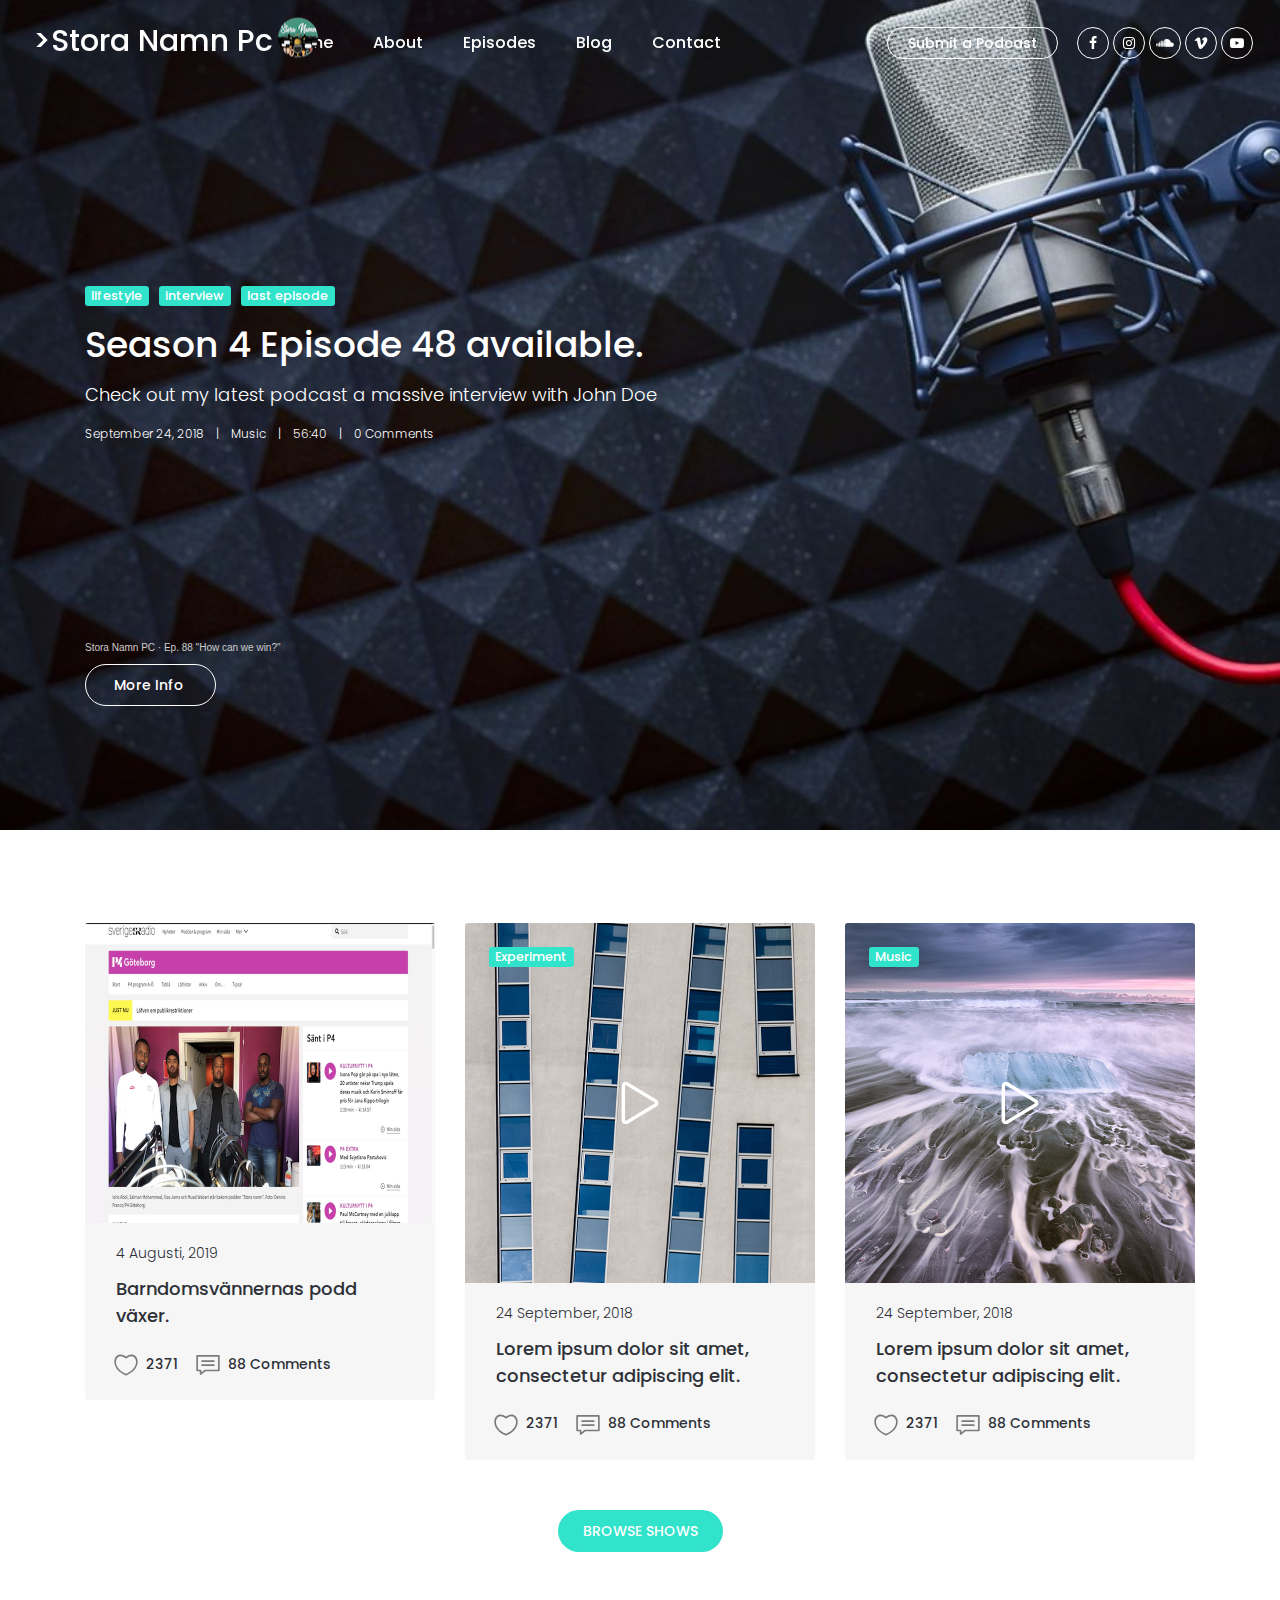
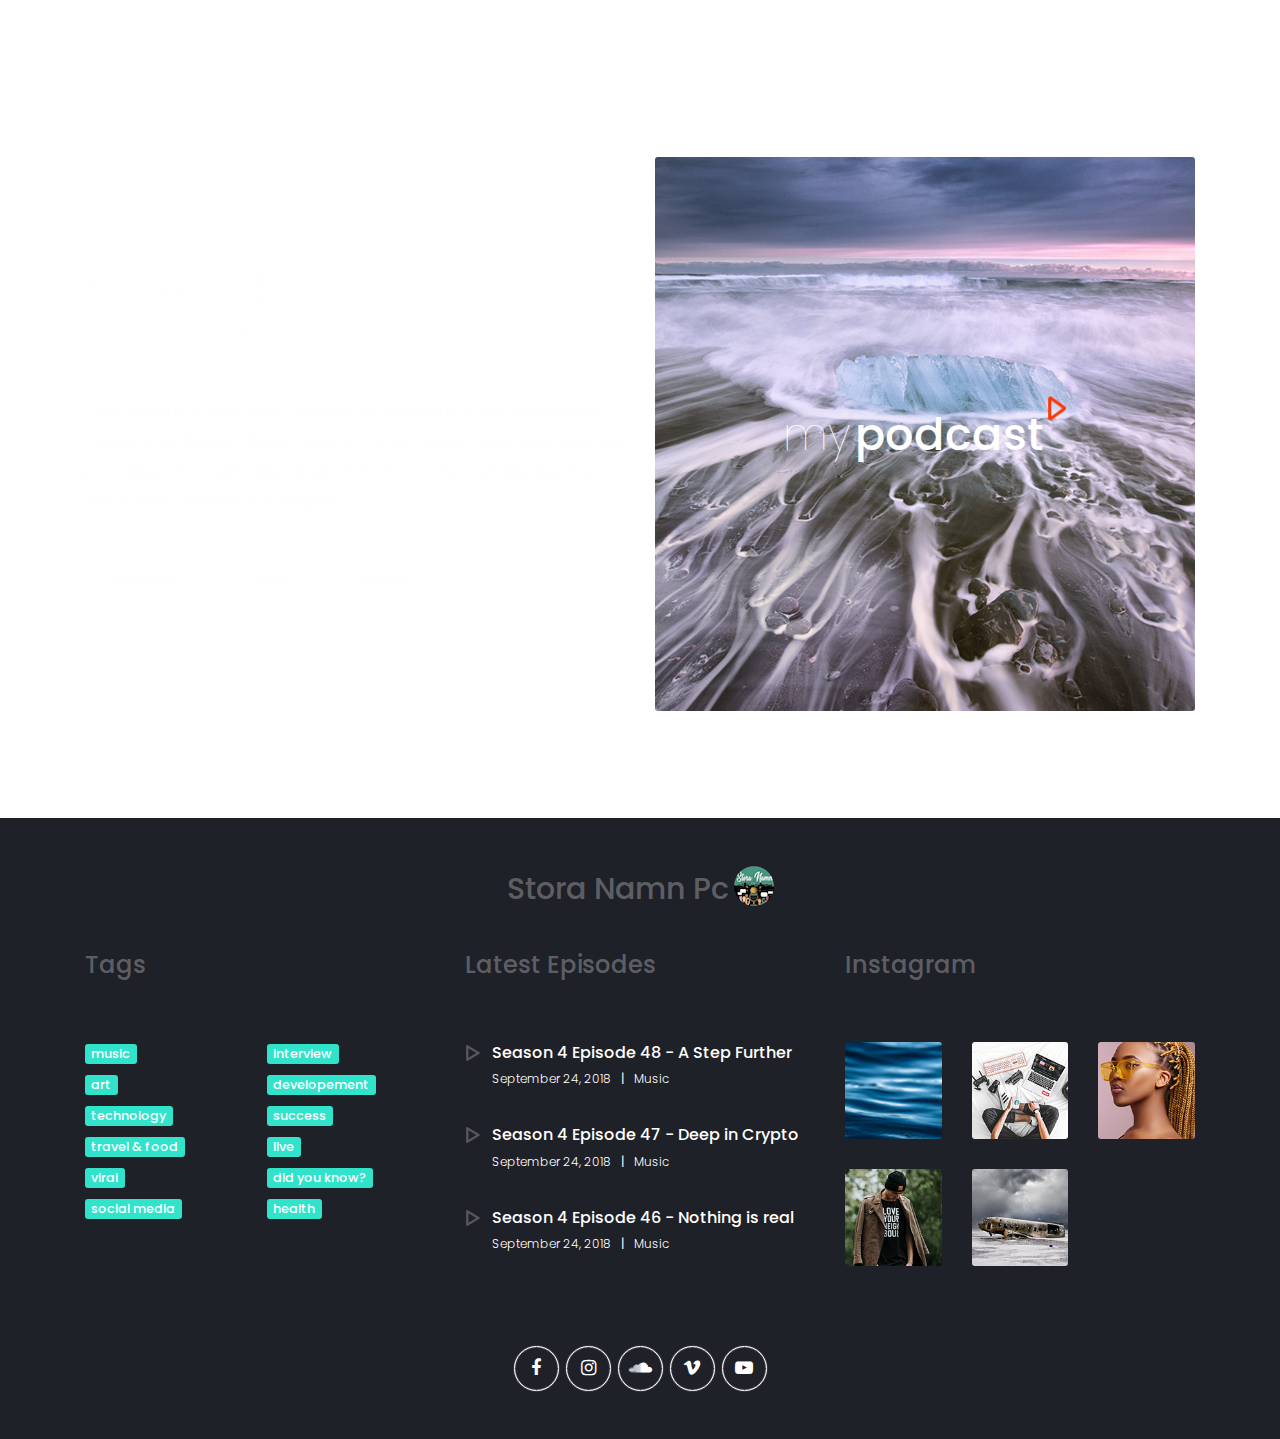
==== commit c7d73929: "edited homepage" ====
--- a/index.html
+++ b/index.html
@@ -46,7 +46,7 @@
                   >
                     <li><a href="index.html">Home</a></li>
                     <li><a href="about.html">About</a></li>
-                    <li><a href="episodes.html">Episodes</a></li>
+                    <li><a href="https://soundcloud.com/user-591108870">Episodes</a></li>
                     <li><a href="blog.html">Blog</a></li>
                     <li><a href="contact.html">Contact</a></li>
                   </ul>
@@ -502,143 +502,9 @@
 
       <!-- Shows 2 -->
 
-      <div class="shows_2">
-        <div class="container">
-          <div class="row">
-            <div class="col">
-              <div class="shows_2_title">By Category</div>
-            </div>
-          </div>
-          <div class="row shows_2_row">
-            <!-- Show -->
-            <div class="col-xl-3 col-md-6">
-              <div class="show">
-                <div class="show_image">
-                  <a href="episode.html">
-                    <img
-                      src="images/show_4.jpg"
-                      alt="https://unsplash.com/@h4rd3n"
-                    />
-                    <div class="show_play_icon">
-                      <img
-                        src="images/play.svg"
-                        alt="https://www.flaticon.com/authors/cole-bemis"
-                      />
-                    </div>
-                    <div class="show_title_2">Cras malesuada ipsum sapien.</div>
-                  </a>
-                  <div class="show_tags">
-                    <div class="tags">
-                      <ul
-                        class="d-flex flex-row align-items-start justify-content-start"
-                      >
-                        <li><a href="#">travel</a></li>
-                      </ul>
-                    </div>
-                  </div>
-                </div>
-              </div>
-            </div>
-
-            <!-- Show -->
-            <div class="col-xl-3 col-md-6">
-              <div class="show">
-                <div class="show_image">
-                  <a href="episode.html">
-                    <img
-                      src="images/show_5.jpg"
-                      alt="https://unsplash.com/@gohobo"
-                    />
-                    <div class="show_play_icon">
-                      <img
-                        src="images/play.svg"
-                        alt="https://www.flaticon.com/authors/cole-bemis"
-                      />
-                    </div>
-                    <div class="show_title_2">Cras malesuada ipsum sapien.</div>
-                  </a>
-                  <div class="show_tags">
-                    <div class="tags">
-                      <ul
-                        class="d-flex flex-row align-items-start justify-content-start"
-                      >
-                        <li><a href="#">lifestyle</a></li>
-                      </ul>
-                    </div>
-                  </div>
-                </div>
-              </div>
-            </div>
-
-            <!-- Show -->
-            <div class="col-xl-3 col-md-6">
-              <div class="show">
-                <div class="show_image">
-                  <a href="episode.html">
-                    <img
-                      src="images/show_6.jpg"
-                      alt="https://unsplash.com/@zacharykeimig"
-                    />
-                    <div class="show_play_icon">
-                      <img
-                        src="images/play.svg"
-                        alt="https://www.flaticon.com/authors/cole-bemis"
-                      />
-                    </div>
-                    <div class="show_title_2">Cras malesuada ipsum sapien.</div>
-                  </a>
-                  <div class="show_tags">
-                    <div class="tags">
-                      <ul
-                        class="d-flex flex-row align-items-start justify-content-start"
-                      >
-                        <li><a href="#">music</a></li>
-                      </ul>
-                    </div>
-                  </div>
-                </div>
-              </div>
-            </div>
-
-            <!-- Show -->
-            <div class="col-xl-3 col-md-6">
-              <div class="show">
-                <div class="show_image">
-                  <a href="episode.html">
-                    <img
-                      src="images/show_7.jpg"
-                      alt="https://unsplash.com/@bkview"
-                    />
-                    <div class="show_play_icon">
-                      <img
-                        src="images/play.svg"
-                        alt="https://www.flaticon.com/authors/cole-bemis"
-                      />
-                    </div>
-                    <div class="show_title_2">Cras malesuada ipsum sapien.</div>
-                  </a>
-                  <div class="show_tags">
-                    <div class="tags">
-                      <ul
-                        class="d-flex flex-row align-items-start justify-content-start"
-                      >
-                        <li><a href="#">travel</a></li>
-                      </ul>
-                    </div>
-                  </div>
-                </div>
-              </div>
-            </div>
-          </div>
-          <div class="row">
-            <div class="col text-center">
-              <div class="button_fill shows_2_button">
-                <a href="#">browse shows</a>
-              </div>
-            </div>
-          </div>
-        </div>
-      </div>
+      
+
+           
 
       <!-- Footer -->
 
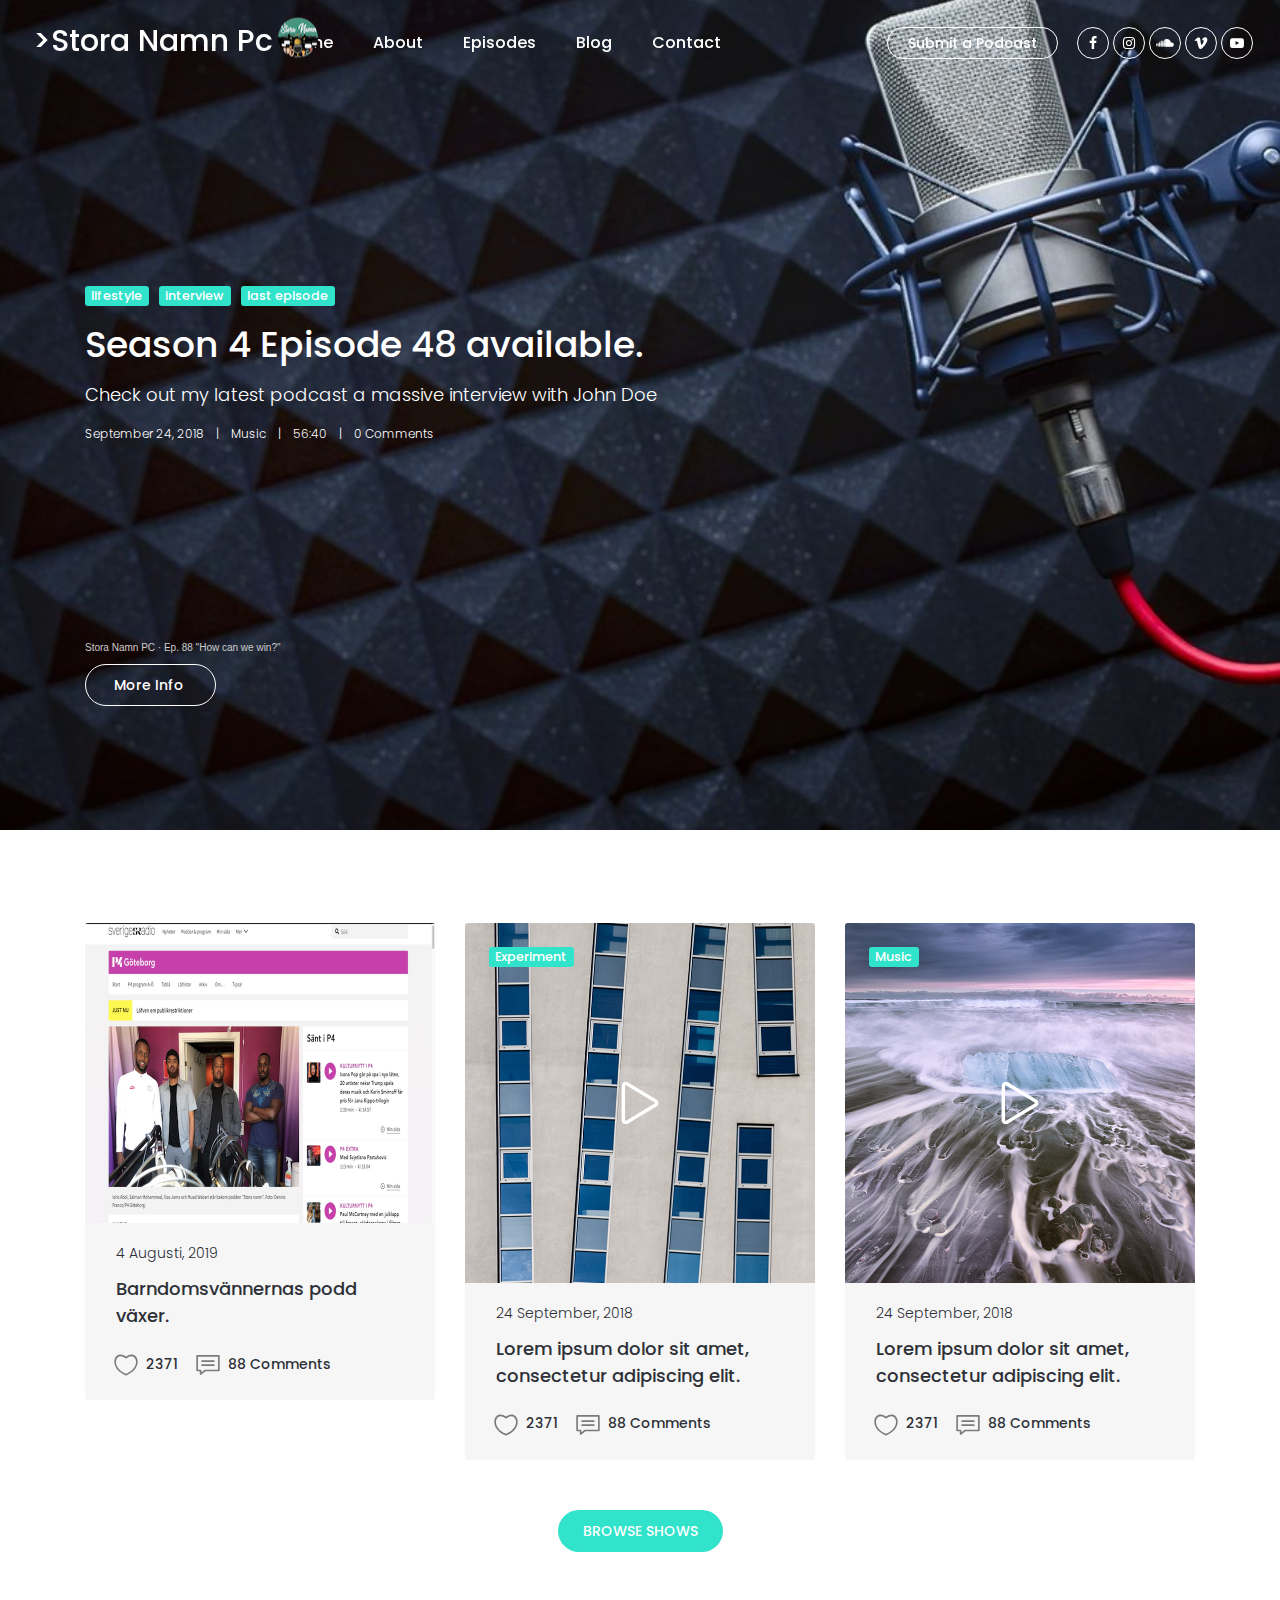
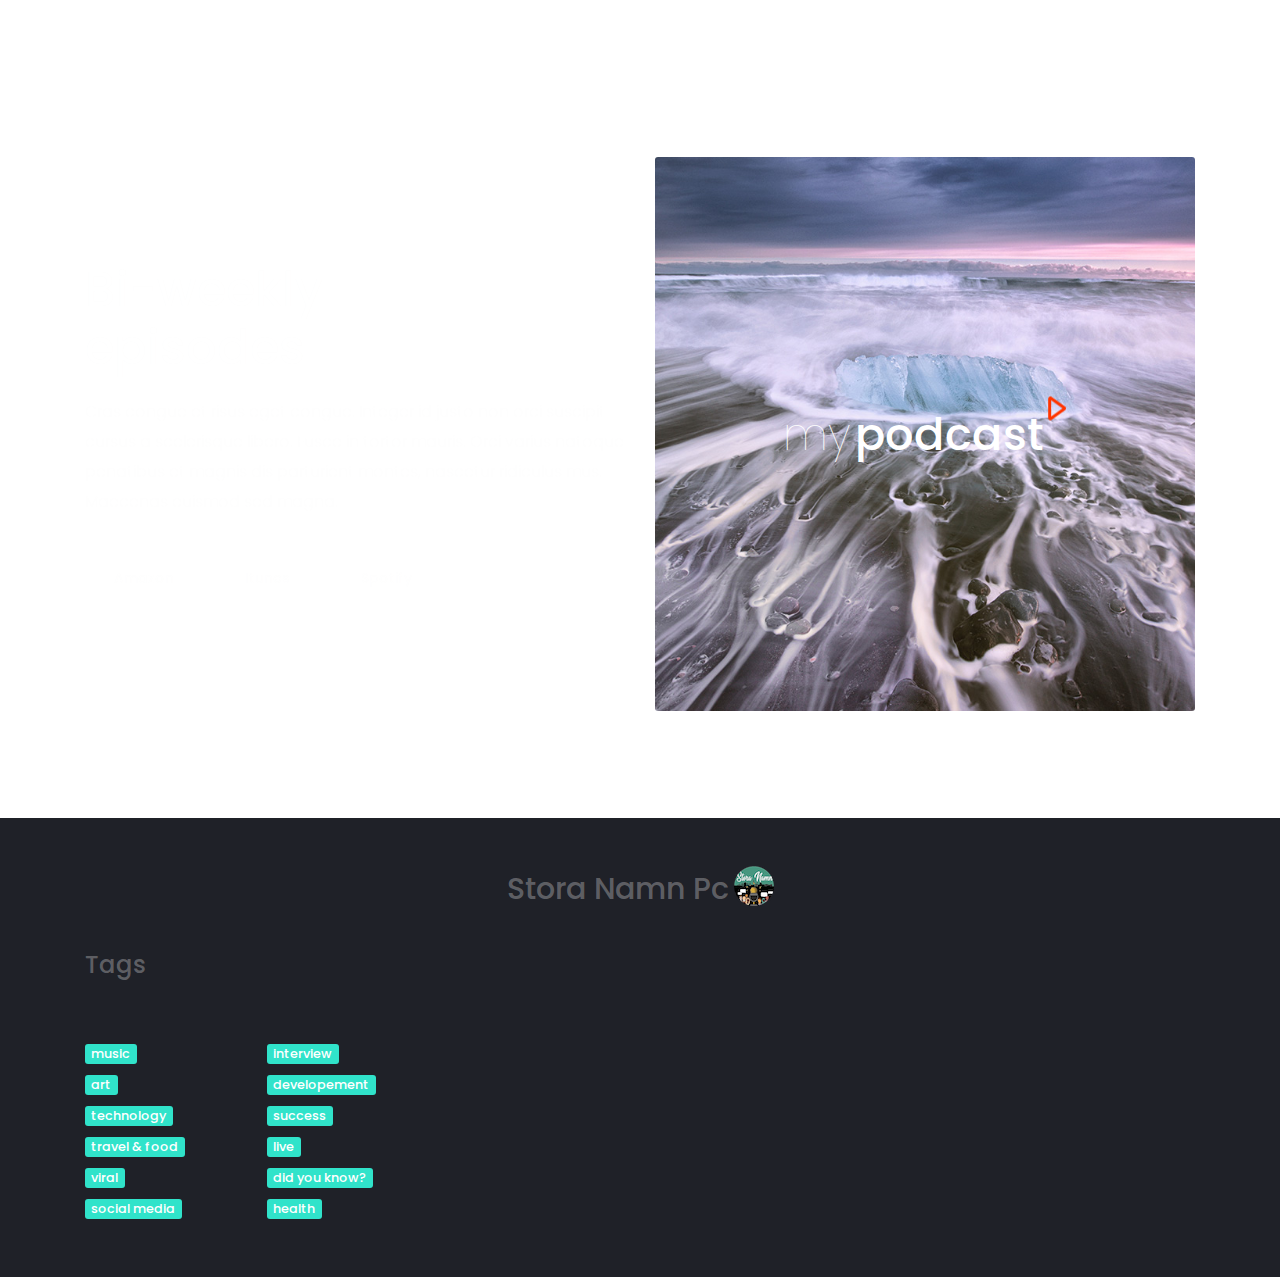
==== commit ec5289ec: "ep and gallery removed" ====
--- a/index.html
+++ b/index.html
@@ -565,240 +565,8 @@
               </div>
             </div>
 
-            <!-- Latest Episodes -->
-            <div class="col-lg-4">
-              <div class="footer_title">Latest Episodes</div>
-              <div class="latest_container">
-                <!-- Latest -->
-                <div class="latest">
-                  <div
-                    class="latest_title_container d-flex flex-row align-items-start justify-content-start"
-                  >
-                    <a href="episode.html">
-                      <div
-                        class="d-flex flex-row align-items-start justify-content-start"
-                      >
-                        <div class="latest_play">
-                          <svg
-                            xmlns="http://www.w3.org/2000/svg"
-                            xmlns:xlink="http://www.w3.org/1999/xlink"
-                            version="1.1"
-                            id="Capa_1"
-                            x="0px"
-                            y="0px"
-                            width="512px"
-                            height="512px"
-                            viewBox="0 0 714 714"
-                            style="enable-background: new 0 0 714 714"
-                            xml:space="preserve"
-                          >
-                            <g id="Play">
-                              <path
-                                d="M641.045,318.521L102,0C73.822,0,51,22.822,51,51v612c0,28.178,22.822,51,51,51l539.045-318.521      C654.661,387.422,663,372.81,663,357C663,341.19,654.661,326.579,641.045,318.521z M153,565.386V148.614L505.665,357      L153,565.386z"
-                                fill="#FFFFFF"
-                              />
-                            </g>
-                          </svg>
-                        </div>
-                        <div class="latest_title_content">
-                          <div class="latest_title">
-                            Season 4 Episode 48 - A Step Further
-                          </div>
-                        </div>
-                      </div>
-                    </a>
-                  </div>
-                  <div class="latest_episode_info">
-                    <ul
-                      class="d-flex flex-row align-items-start justify-content-start"
-                    >
-                      <li><a href="#">September 24, 2018</a></li>
-                      <li><a href="#">Music</a></li>
-                    </ul>
-                  </div>
-                </div>
-
-                <!-- Latest -->
-                <div class="latest">
-                  <div
-                    class="latest_title_container d-flex flex-row align-items-start justify-content-start"
-                  >
-                    <a href="episode.html">
-                      <div
-                        class="d-flex flex-row align-items-start justify-content-start"
-                      >
-                        <div class="latest_play">
-                          <svg
-                            xmlns="http://www.w3.org/2000/svg"
-                            xmlns:xlink="http://www.w3.org/1999/xlink"
-                            version="1.1"
-                            id="Capa_1"
-                            x="0px"
-                            y="0px"
-                            width="512px"
-                            height="512px"
-                            viewBox="0 0 714 714"
-                            style="enable-background: new 0 0 714 714"
-                            xml:space="preserve"
-                          >
-                            <g id="Play">
-                              <path
-                                d="M641.045,318.521L102,0C73.822,0,51,22.822,51,51v612c0,28.178,22.822,51,51,51l539.045-318.521      C654.661,387.422,663,372.81,663,357C663,341.19,654.661,326.579,641.045,318.521z M153,565.386V148.614L505.665,357      L153,565.386z"
-                                fill="#FFFFFF"
-                              />
-                            </g>
-                          </svg>
-                        </div>
-                        <div class="latest_title_content">
-                          <div class="latest_title">
-                            Season 4 Episode 47 - Deep in Crypto
-                          </div>
-                        </div>
-                      </div>
-                    </a>
-                  </div>
-                  <div class="latest_episode_info">
-                    <ul
-                      class="d-flex flex-row align-items-start justify-content-start"
-                    >
-                      <li><a href="#">September 24, 2018</a></li>
-                      <li><a href="#">Music</a></li>
-                    </ul>
-                  </div>
-                </div>
-
-                <!-- Latest -->
-                <div class="latest">
-                  <div
-                    class="latest_title_container d-flex flex-row align-items-start justify-content-start"
-                  >
-                    <a href="episode.html">
-                      <div
-                        class="d-flex flex-row align-items-start justify-content-start"
-                      >
-                        <div class="latest_play">
-                          <svg
-                            xmlns="http://www.w3.org/2000/svg"
-                            xmlns:xlink="http://www.w3.org/1999/xlink"
-                            version="1.1"
-                            id="Capa_1"
-                            x="0px"
-                            y="0px"
-                            width="512px"
-                            height="512px"
-                            viewBox="0 0 714 714"
-                            style="enable-background: new 0 0 714 714"
-                            xml:space="preserve"
-                          >
-                            <g id="Play">
-                              <path
-                                d="M641.045,318.521L102,0C73.822,0,51,22.822,51,51v612c0,28.178,22.822,51,51,51l539.045-318.521      C654.661,387.422,663,372.81,663,357C663,341.19,654.661,326.579,641.045,318.521z M153,565.386V148.614L505.665,357      L153,565.386z"
-                                fill="#FFFFFF"
-                              />
-                            </g>
-                          </svg>
-                        </div>
-                        <div class="latest_title_content">
-                          <div class="latest_title">
-                            Season 4 Episode 46 - Nothing is real
-                          </div>
-                        </div>
-                      </div>
-                    </a>
-                  </div>
-                  <div class="latest_episode_info">
-                    <ul
-                      class="d-flex flex-row align-items-start justify-content-start"
-                    >
-                      <li><a href="#">September 24, 2018</a></li>
-                      <li><a href="#">Music</a></li>
-                    </ul>
-                  </div>
-                </div>
-              </div>
-            </div>
-
-            <!-- Gallery -->
-            <div class="col-lg-4">
-              <div class="footer_title">Instagram</div>
-              <div
-                class="gallery d-flex flex-row align-items-start justify-content-start flex-wrap"
-              >
-                <!-- Gallery Item -->
-                <div class="gallery_item">
-                  <a class="colorbox" href="images/gallery_1_large.jpg"
-                    ><img src="images/gallery_1.jpg" alt=""
-                  /></a>
-                </div>
-
-                <!-- Gallery Item -->
-                <div class="gallery_item">
-                  <a class="colorbox" href="images/gallery_2_large.jpg"
-                    ><img src="images/gallery_2.jpg" alt=""
-                  /></a>
-                </div>
-
-                <!-- Gallery Item -->
-                <div class="gallery_item">
-                  <a class="colorbox" href="images/gallery_3_large.jpg"
-                    ><img src="images/gallery_3.jpg" alt=""
-                  /></a>
-                </div>
-
-                <!-- Gallery Item -->
-                <div class="gallery_item">
-                  <a class="colorbox" href="images/gallery_4_large.jpg"
-                    ><img src="images/gallery_4.jpg" alt=""
-                  /></a>
-                </div>
-
-                <!-- Gallery Item -->
-                <div class="gallery_item">
-                  <a class="colorbox" href="images/gallery_5_large.jpg"
-                    ><img src="images/gallery_5.jpg" alt=""
-                  /></a>
-                </div>
-              </div>
-            </div>
-          </div>
-          <div class="row footer_social_row">
-            <div class="col">
-              <div class="footer_social">
-                <ul
-                  class="d-flex flex-row align-items-center justify-content-center"
-                >
-                  <li>
-                    <a href="#"
-                      ><i class="fa fa-facebook" aria-hidden="true"></i
-                    ></a>
-                  </li>
-                  <li>
-                    <a href="#"
-                      ><i class="fa fa-instagram" aria-hidden="true"></i
-                    ></a>
-                  </li>
-                  <li>
-                    <a href="#"
-                      ><i class="fa fa-soundcloud" aria-hidden="true"></i
-                    ></a>
-                  </li>
-                  <li>
-                    <a href="#"
-                      ><i class="fa fa-vimeo" aria-hidden="true"></i
-                    ></a>
-                  </li>
-                  <li>
-                    <a href="#"
-                      ><i class="fa fa-youtube-play" aria-hidden="true"></i
-                    ></a>
-                  </li>
-                </ul>
-              </div>
-            </div>
-          </div>
-        </div>
-      </footer>
-    </div>
+          
+            
 
     <script src="js/jquery-3.3.1.min.js"></script>
     <script src="styles/bootstrap-4.1.2/popper.js"></script>
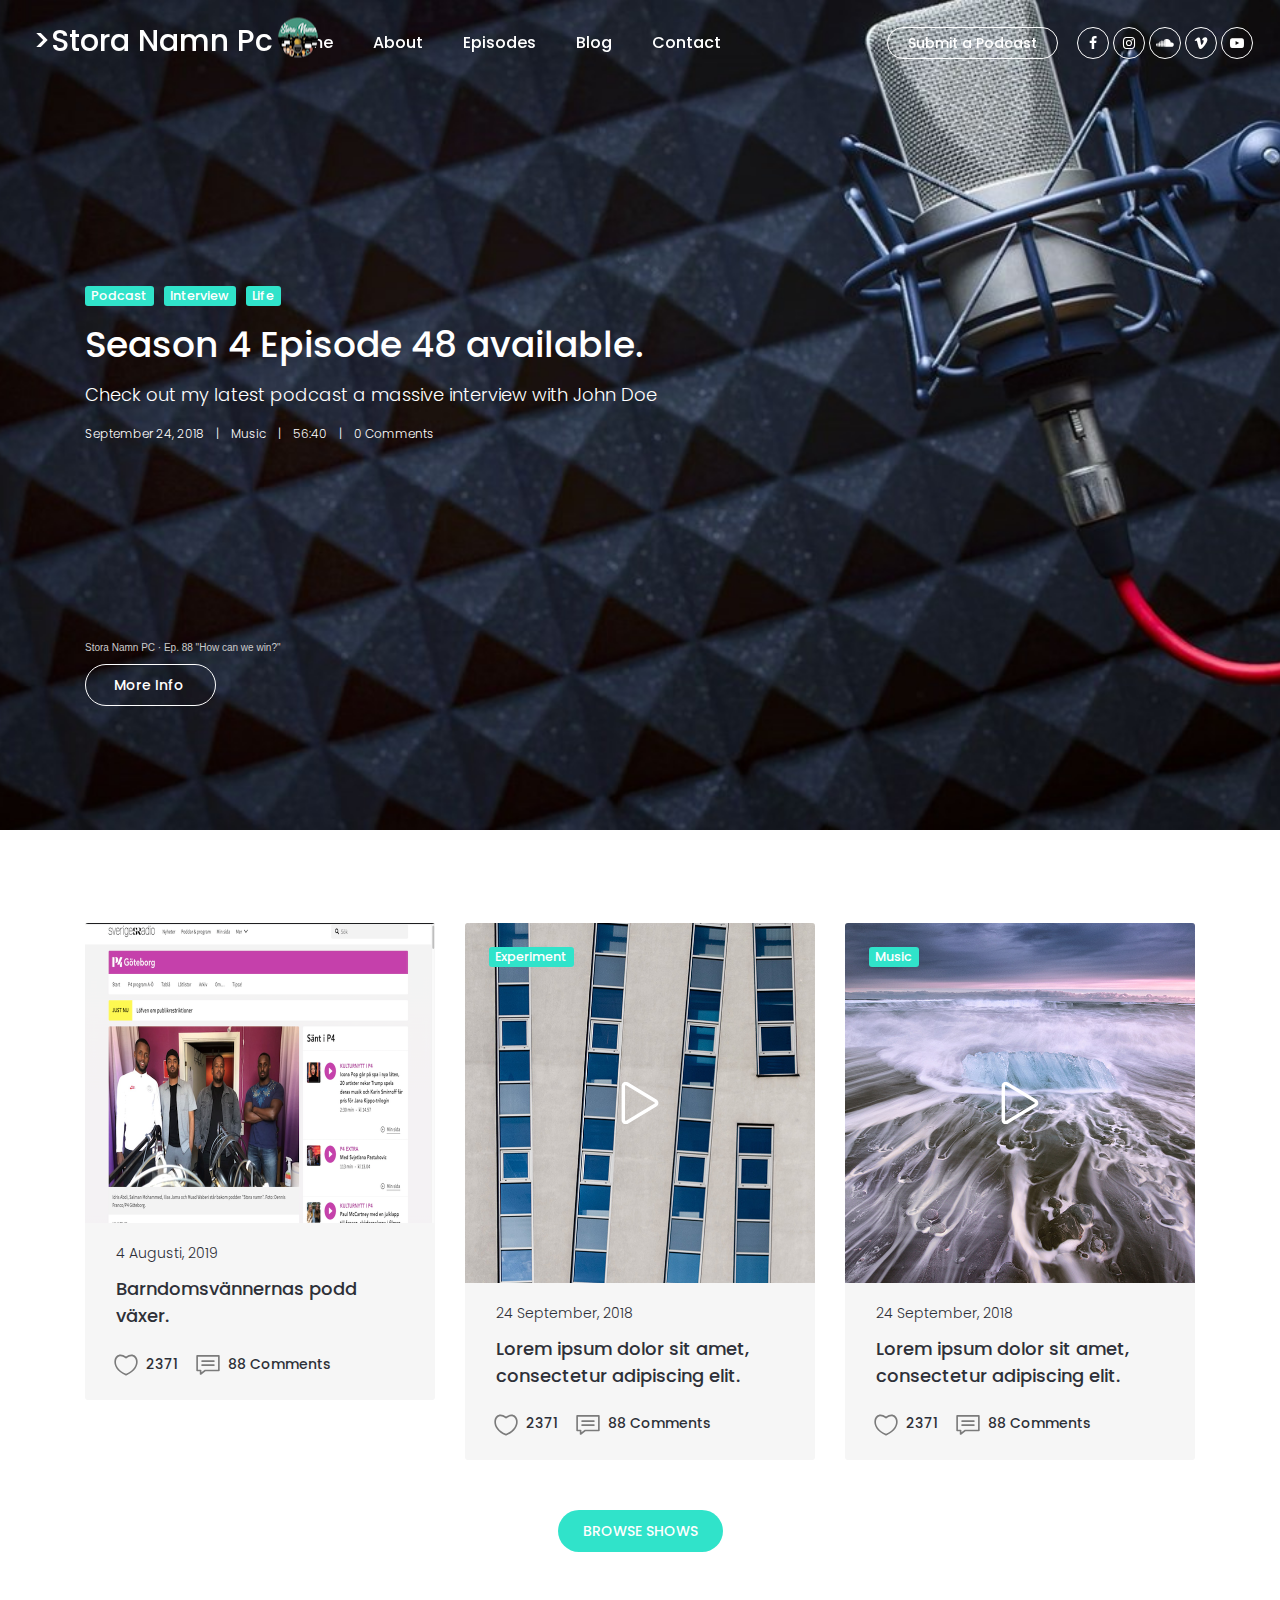
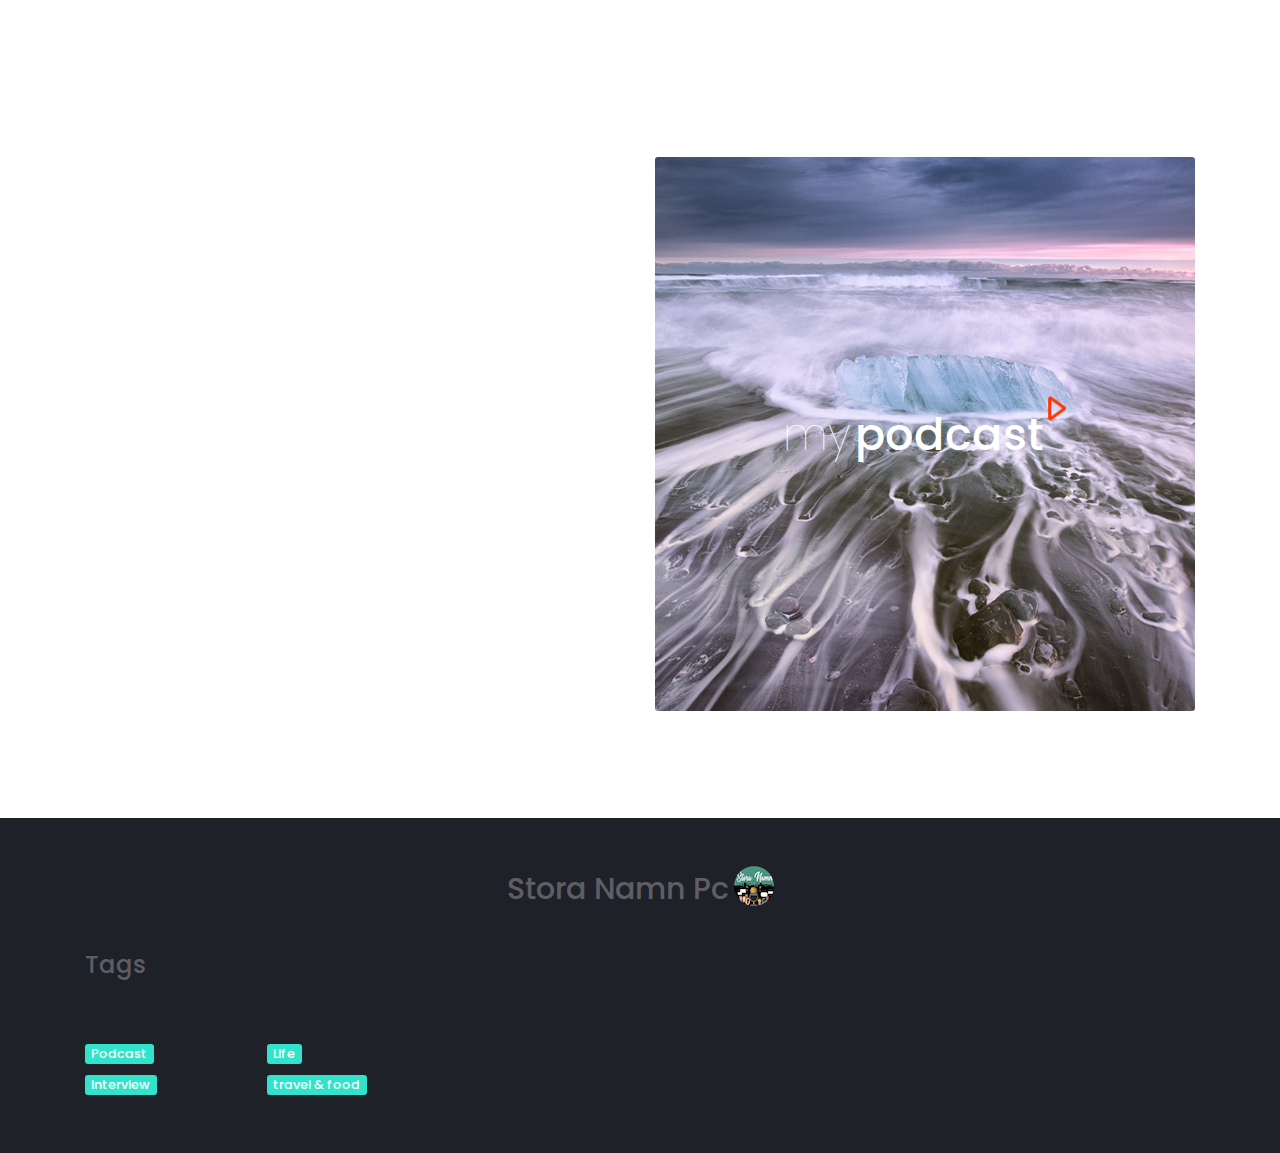
==== commit 6ac4ae3c: "tags" ====
--- a/index.html
+++ b/index.html
@@ -1,203 +1,151 @@
 <!DOCTYPE html>
 <html lang="en">
-  <head>
-    <title>My Podcast</title>
-    <meta charset="utf-8" />
-    <meta http-equiv="X-UA-Compatible" content="IE=edge" />
-    <meta name="description" content="My Podcast template project" />
-    <meta name="viewport" content="width=device-width, initial-scale=1" />
-    <link
-      rel="stylesheet"
-      type="text/css"
-      href="styles/bootstrap-4.1.2/bootstrap.min.css"
-    />
-    <link
-      href="plugins/font-awesome-4.7.0/css/font-awesome.min.css"
-      rel="stylesheet"
-      type="text/css"
-    />
-    <link
-      href="plugins/colorbox/colorbox.css"
-      rel="stylesheet"
-      type="text/css"
-    />
-    <link rel="stylesheet" type="text/css" href="styles/main_styles.css" />
-    <link rel="stylesheet" type="text/css" href="styles/responsive.css" />
-  </head>
-  <body>
-    <div class="super_container">
-      <!-- Header -->
-
-      <header class="header trans_400">
-        <!-- Logo -->
-        <div class="logo">
-          <a href="#">>Stora Namn Pc<img src="images/logosnp.png" alt="" /></a>
-        </div>
-
-        <div class="container">
-          <div class="row">
-            <div class="col">
-              <div
-                class="header_content d-flex flex-row align-items-center justify-content-start trans_400"
-              >
-                <nav class="main_nav">
-                  <ul
-                    class="d-flex flex-row align-items-start justify-content-start"
-                  >
-                    <li><a href="index.html">Home</a></li>
-                    <li><a href="about.html">About</a></li>
-                    <li><a href="https://soundcloud.com/user-591108870">Episodes</a></li>
-                    <li><a href="blog.html">Blog</a></li>
-                    <li><a href="contact.html">Contact</a></li>
-                  </ul>
-                </nav>
-              </div>
-            </div>
-          </div>
-        </div>
-
-        <!-- Submit & Social -->
-        <div
-          class="header_right d-flex flex-row align-items-start justify-content-start"
-        >
-          <!-- Submit -->
-          <div class="submit"><a href="#">Submit a Podcast</a></div>
-
-          <!-- Social -->
+
+<head>
+  <title>My Podcast</title>
+  <meta charset="utf-8" />
+  <meta http-equiv="X-UA-Compatible" content="IE=edge" />
+  <meta name="description" content="My Podcast template project" />
+  <meta name="viewport" content="width=device-width, initial-scale=1" />
+  <link rel="stylesheet" type="text/css" href="styles/bootstrap-4.1.2/bootstrap.min.css" />
+  <link href="plugins/font-awesome-4.7.0/css/font-awesome.min.css" rel="stylesheet" type="text/css" />
+  <link href="plugins/colorbox/colorbox.css" rel="stylesheet" type="text/css" />
+  <link rel="stylesheet" type="text/css" href="styles/main_styles.css" />
+  <link rel="stylesheet" type="text/css" href="styles/responsive.css" />
+</head>
+
+<body>
+  <div class="super_container">
+    <!-- Header -->
+
+    <header class="header trans_400">
+      <!-- Logo -->
+      <div class="logo">
+        <a href="#">>Stora Namn Pc<img src="images/logosnp.png" alt="" /></a>
+      </div>
+
+      <div class="container">
+        <div class="row">
+          <div class="col">
+            <div class="header_content d-flex flex-row align-items-center justify-content-start trans_400">
+              <nav class="main_nav">
+                <ul class="d-flex flex-row align-items-start justify-content-start">
+                  <li><a href="index.html">Home</a></li>
+                  <li><a href="about.html">About</a></li>
+                  <li><a href="https://soundcloud.com/user-591108870">Episodes</a></li>
+                  <li><a href="blog.html">Blog</a></li>
+                  <li><a href="contact.html">Contact</a></li>
+                </ul>
+              </nav>
+            </div>
+          </div>
+        </div>
+      </div>
+
+      <!-- Submit & Social -->
+      <div class="header_right d-flex flex-row align-items-start justify-content-start">
+        <!-- Submit -->
+        <div class="submit"><a href="#">Submit a Podcast</a></div>
+
+        <!-- Social -->
+        <div class="social">
+          <ul class="d-flex flex-row align-items-start justify-content-start">
+            <li>
+              <a href="#"><i class="fa fa-facebook" aria-hidden="true"></i></a>
+            </li>
+            <li>
+              <a href="#"><i class="fa fa-instagram" aria-hidden="true"></i></a>
+            </li>
+            <li>
+              <a href="#"><i class="fa fa-soundcloud" aria-hidden="true"></i></a>
+            </li>
+            <li>
+              <a href="#"><i class="fa fa-vimeo" aria-hidden="true"></i></a>
+            </li>
+            <li>
+              <a href="#"><i class="fa fa-youtube-play" aria-hidden="true"></i></a>
+            </li>
+          </ul>
+        </div>
+
+        <!-- Hamburger -->
+        <div class="hamburger">
+          <i class="fa fa-bars" aria-hidden="true"></i>
+        </div>
+      </div>
+    </header>
+
+    <!-- Menu -->
+
+    <div class="menu">
+      <div class="menu_content d-flex flex-column align-items-end justify-content-start">
+        <ul class="menu_nav_list text-right">
+          <li><a href="index.html">Home</a></li>
+          <li><a href="about.html">About</a></li>
+          <li><a href="episodes.html">Episodes</a></li>
+          <li><a href="blog.html">Blog</a></li>
+          <li><a href="contact.html">Contact</a></li>
+        </ul>
+        <div class="menu_extra d-flex flex-column align-items-end justify-content-start">
+          <div class="menu_submit"><a href="#">Submit your podcast</a></div>
           <div class="social">
             <ul class="d-flex flex-row align-items-start justify-content-start">
               <li>
-                <a href="#"
-                  ><i class="fa fa-facebook" aria-hidden="true"></i
-                ></a>
+                <a href="#"><i class="fa fa-facebook" aria-hidden="true"></i></a>
               </li>
               <li>
-                <a href="#"
-                  ><i class="fa fa-instagram" aria-hidden="true"></i
-                ></a>
+                <a href="#"><i class="fa fa-instagram" aria-hidden="true"></i></a>
               </li>
               <li>
-                <a href="#"
-                  ><i class="fa fa-soundcloud" aria-hidden="true"></i
-                ></a>
+                <a href="#"><i class="fa fa-soundcloud" aria-hidden="true"></i></a>
               </li>
               <li>
                 <a href="#"><i class="fa fa-vimeo" aria-hidden="true"></i></a>
               </li>
               <li>
-                <a href="#"
-                  ><i class="fa fa-youtube-play" aria-hidden="true"></i
-                ></a>
+                <a href="#"><i class="fa fa-youtube-play" aria-hidden="true"></i></a>
               </li>
             </ul>
           </div>
-
-          <!-- Hamburger -->
-          <div class="hamburger">
-            <i class="fa fa-bars" aria-hidden="true"></i>
-          </div>
-        </div>
-      </header>
-
-      <!-- Menu -->
-
-      <div class="menu">
-        <div
-          class="menu_content d-flex flex-column align-items-end justify-content-start"
-        >
-          <ul class="menu_nav_list text-right">
-            <li><a href="index.html">Home</a></li>
-            <li><a href="about.html">About</a></li>
-            <li><a href="episodes.html">Episodes</a></li>
-            <li><a href="blog.html">Blog</a></li>
-            <li><a href="contact.html">Contact</a></li>
-          </ul>
-          <div
-            class="menu_extra d-flex flex-column align-items-end justify-content-start"
-          >
-            <div class="menu_submit"><a href="#">Submit your podcast</a></div>
-            <div class="social">
-              <ul
-                class="d-flex flex-row align-items-start justify-content-start"
-              >
-                <li>
-                  <a href="#"
-                    ><i class="fa fa-facebook" aria-hidden="true"></i
-                  ></a>
-                </li>
-                <li>
-                  <a href="#"
-                    ><i class="fa fa-instagram" aria-hidden="true"></i
-                  ></a>
-                </li>
-                <li>
-                  <a href="#"
-                    ><i class="fa fa-soundcloud" aria-hidden="true"></i
-                  ></a>
-                </li>
-                <li>
-                  <a href="#"><i class="fa fa-vimeo" aria-hidden="true"></i></a>
-                </li>
-                <li>
-                  <a href="#"
-                    ><i class="fa fa-youtube-play" aria-hidden="true"></i
-                  ></a>
-                </li>
-              </ul>
-            </div>
-          </div>
-        </div>
-      </div>
-
-      <!-- Home -->
-
-      <div class="home">
-        <div
-          class="background_image"
-          style="background-image: url(images/blackmic.jpg)"
-        ></div>
-        <div class="home_container">
-          <div class="container">
-            <div class="row">
-              <div class="col">
-                <div class="home_content">
-                  <div class="tags">
-                    <ul
-                      class="d-flex flex-row align-items-start justify-content-start"
-                    >
-                      <li><a href="#">lifestyle</a></li>
-                      <li><a href="#">interview</a></li>
-                      <li><a href="#">last episode</a></li>
-                    </ul>
-                  </div>
-                  <div class="home_title">
-                    <h1>Season 4 Episode 48 available.</h1>
-                  </div>
-                  <div class="home_subtitle">
-                    Check out my latest podcast a massive interview with John
-                    Doe
-                  </div>
-                  <div class="track_info">
-                    <ul
-                      class="d-flex flex-row align-items-start justify-content-start"
-                    >
-                      <li><a href="#">September 24, 2018</a></li>
-                      <li><a href="#">Music</a></li>
-                      <li>56:40</li>
-                      <li><a href="#">0 Comments</a></li>
-                    </ul>
-                  </div>
-                  <div class="track track_home">
-                    <iframe
-                      width="100%"
-                      height="166"
-                      scrolling="no"
-                      frameborder="no"
-                      allow="autoplay"
-                      src="https://w.soundcloud.com/player/?url=https%3A//api.soundcloud.com/tracks/840150361&color=%234cd4a4&auto_play=false&hide_related=false&show_comments=true&show_user=true&show_reposts=false&show_teaser=true"
-                    ></iframe>
-                    <div
-                      style="
+        </div>
+      </div>
+    </div>
+
+    <!-- Home -->
+
+    <div class="home">
+      <div class="background_image" style="background-image: url(images/blackmic.jpg)"></div>
+      <div class="home_container">
+        <div class="container">
+          <div class="row">
+            <div class="col">
+              <div class="home_content">
+                <div class="tags">
+                  <ul class="d-flex flex-row align-items-start justify-content-start">
+                    <li><a href="#">Podcast</a></li>
+                    <li><a href="#">Interview</a></li>
+                    <li><a href="#">Life</a></li>
+                  </ul>
+                </div>
+                <div class="home_title">
+                  <h1>Season 4 Episode 48 available.</h1>
+                </div>
+                <div class="home_subtitle">
+                  Check out my latest podcast a massive interview with John
+                  Doe
+                </div>
+                <div class="track_info">
+                  <ul class="d-flex flex-row align-items-start justify-content-start">
+                    <li><a href="#">September 24, 2018</a></li>
+                    <li><a href="#">Music</a></li>
+                    <li>56:40</li>
+                    <li><a href="#">0 Comments</a></li>
+                  </ul>
+                </div>
+                <div class="track track_home">
+                  <iframe width="100%" height="166" scrolling="no" frameborder="no" allow="autoplay"
+                    src="https://w.soundcloud.com/player/?url=https%3A//api.soundcloud.com/tracks/840150361&color=%234cd4a4&auto_play=false&hide_related=false&show_comments=true&show_user=true&show_reposts=false&show_teaser=true"></iframe>
+                  <div style="
                         font-size: 10px;
                         color: #cccccc;
                         line-break: anywhere;
@@ -209,377 +157,277 @@
                           Lucida Sans Unicode, Lucida Sans, Garuda, Verdana,
                           Tahoma, sans-serif;
                         font-weight: 100;
-                      "
-                    >
-                      <a
-                        href="https://soundcloud.com/user-591108870"
-                        title="Stora Namn PC"
-                        target="_blank"
-                        style="color: #cccccc; text-decoration: none"
-                        >Stora Namn PC</a
-                      >
-                      ·
-                      <a
-                        href="https://soundcloud.com/user-591108870/ep-88-how-can-we-win"
-                        title='Ep. 88 "How can we win?"'
-                        target="_blank"
-                        style="color: #cccccc; text-decoration: none"
-                        >Ep. 88 &quot;How can we win?&quot;</a
-                      >
+                      ">
+                    <a href="https://soundcloud.com/user-591108870" title="Stora Namn PC" target="_blank"
+                      style="color: #cccccc; text-decoration: none">Stora Namn PC</a>
+                    ·
+                    <a href="https://soundcloud.com/user-591108870/ep-88-how-can-we-win"
+                      title='Ep. 88 "How can we win?"' target="_blank" style="color: #cccccc; text-decoration: none">Ep.
+                      88 &quot;How can we win?&quot;</a>
+                  </div>
+                </div>
+                <div class="button_border home_button trans_200">
+                  <a href="#">More Info</a>
+                </div>
+              </div>
+            </div>
+          </div>
+        </div>
+      </div>
+    </div>
+
+    <!-- Shows -->
+
+    <div class="shows">
+      <div class="container">
+        <div class="row shows_row">
+          <!-- Show -->
+          <div class="col-lg-4">
+            <div class="show">
+              <div class="show_image">
+                <a href="https://sverigesradio.se/sida/artikel.aspx?programid=104&artikel=7526926">
+                  <img src="images/article_1.png" alt="https://unsplash.com/@icons8" />
+                </a>
+                <div class="show_tags">
+                  <div class="tags">
+                    <ul class="d-flex flex-row align-items-start justify-content-start"></ul>
+                  </div>
+                </div>
+              </div>
+              <div class="show_content">
+                <div class="show_date"><a href="#">4 Augusti, 2019</a></div>
+                <div class="show_title">
+                  <a href="">Barndomsvännernas podd växer.</a>
+                </div>
+                <div class="show_info d-flex flex-row align-items-start justify-content-start">
+                  <div class="show_fav d-flex flex-row align-items-center justify-content-start">
+                    <div class="show_fav_icon show_info_icon">
+                      <img class="svg" src="images/heart.svg" alt="" />
                     </div>
-                  </div>
-                  <div class="button_border home_button trans_200">
-                    <a href="#">More Info</a>
-                  </div>
-                </div>
-              </div>
-            </div>
-          </div>
-        </div>
-      </div>
-
-      <!-- Shows -->
-
-      <div class="shows">
-        <div class="container">
-          <div class="row shows_row">
-            <!-- Show -->
-            <div class="col-lg-4">
-              <div class="show">
-                <div class="show_image">
-                  <a
-                    href="https://sverigesradio.se/sida/artikel.aspx?programid=104&artikel=7526926"
-                  >
-                    <img
-                      src="images/article_1.png"
-                      alt="https://unsplash.com/@icons8"
-                    />
-                  </a>
-                  <div class="show_tags">
-                    <div class="tags">
-                      <ul
-                        class="d-flex flex-row align-items-start justify-content-start"
-                      ></ul>
+                    <div class="show_fav_count">2371</div>
+                  </div>
+                  <div class="show_comments">
+                    <a href="#">
+                      <div class="d-flex flex-row align-items-center justify-content-start">
+                        <div class="show_comments_icon show_info_icon">
+                          <img class="svg" src="images/speech-bubble.svg" alt="" />
+                        </div>
+                        <div class="show_comments_count">88 Comments</div>
+                      </div>
+                    </a>
+                  </div>
+                </div>
+              </div>
+            </div>
+          </div>
+
+          <!-- Show -->
+          <div class="col-lg-4">
+            <div class="show">
+              <div class="show_image">
+                <a href="episode.html">
+                  <img src="images/show_2.jpg" alt="https://unsplash.com/@pawel_czerwinski" />
+                </a>
+                <div class="show_tags">
+                  <div class="tags">
+                    <ul class="d-flex flex-row align-items-start justify-content-start">
+                      <li><a href="#">Experiment</a></li>
+                    </ul>
+                  </div>
+                </div>
+                <div class="show_play_icon">
+                  <img src="images/play.svg" alt="https://www.flaticon.com/authors/cole-bemis" />
+                </div>
+              </div>
+              <div class="show_content">
+                <div class="show_date">
+                  <a href="#">24 September, 2018</a>
+                </div>
+                <div class="show_title">
+                  <a href="episode.html">Lorem ipsum dolor sit amet, consectetur adipiscing
+                    elit.</a>
+                </div>
+                <div class="show_info d-flex flex-row align-items-start justify-content-start">
+                  <div class="show_fav d-flex flex-row align-items-center justify-content-start">
+                    <div class="show_fav_icon show_info_icon">
+                      <img class="svg" src="images/heart.svg" alt="" />
                     </div>
-                  </div>
-                </div>
-                <div class="show_content">
-                  <div class="show_date"><a href="#">4 Augusti, 2019</a></div>
-                  <div class="show_title">
-                    <a href="">Barndomsvännernas podd växer.</a>
-                  </div>
-                  <div
-                    class="show_info d-flex flex-row align-items-start justify-content-start"
-                  >
-                    <div
-                      class="show_fav d-flex flex-row align-items-center justify-content-start"
-                    >
-                      <div class="show_fav_icon show_info_icon">
-                        <img class="svg" src="images/heart.svg" alt="" />
+                    <div class="show_fav_count">2371</div>
+                  </div>
+                  <div class="show_comments">
+                    <a href="#">
+                      <div class="d-flex flex-row align-items-center justify-content-start">
+                        <div class="show_comments_icon show_info_icon">
+                          <img class="svg" src="images/speech-bubble.svg" alt="" />
+                        </div>
+                        <div class="show_comments_count">88 Comments</div>
                       </div>
-                      <div class="show_fav_count">2371</div>
+                    </a>
+                  </div>
+                </div>
+              </div>
+            </div>
+          </div>
+
+          <!-- Show -->
+          <div class="col-lg-4">
+            <div class="show">
+              <div class="show_image">
+                <a href="episode.html">
+                  <img src="images/show_3.jpg" alt="https://unsplash.com/@trevcole" />
+                </a>
+                <div class="show_tags">
+                  <div class="tags">
+                    <ul class="d-flex flex-row align-items-start justify-content-start">
+                      <li><a href="#">Music</a></li>
+                    </ul>
+                  </div>
+                </div>
+                <div class="show_play_icon">
+                  <img src="images/play.svg" alt="https://www.flaticon.com/authors/cole-bemis" />
+                </div>
+              </div>
+              <div class="show_content">
+                <div class="show_date">
+                  <a href="#">24 September, 2018</a>
+                </div>
+                <div class="show_title">
+                  <a href="episode.html">Lorem ipsum dolor sit amet, consectetur adipiscing
+                    elit.</a>
+                </div>
+                <div class="show_info d-flex flex-row align-items-start justify-content-start">
+                  <div class="show_fav d-flex flex-row align-items-center justify-content-start">
+                    <div class="show_fav_icon show_info_icon">
+                      <img class="svg" src="images/heart.svg" alt="" />
                     </div>
-                    <div class="show_comments">
-                      <a href="#">
-                        <div
-                          class="d-flex flex-row align-items-center justify-content-start"
-                        >
-                          <div class="show_comments_icon show_info_icon">
-                            <img
-                              class="svg"
-                              src="images/speech-bubble.svg"
-                              alt=""
-                            />
-                          </div>
-                          <div class="show_comments_count">88 Comments</div>
+                    <div class="show_fav_count">2371</div>
+                  </div>
+                  <div class="show_comments">
+                    <a href="#">
+                      <div class="d-flex flex-row align-items-center justify-content-start">
+                        <div class="show_comments_icon show_info_icon">
+                          <img class="svg" src="images/speech-bubble.svg" alt="" />
                         </div>
-                      </a>
-                    </div>
-                  </div>
-                </div>
-              </div>
-            </div>
-
-            <!-- Show -->
-            <div class="col-lg-4">
-              <div class="show">
-                <div class="show_image">
-                  <a href="episode.html">
-                    <img
-                      src="images/show_2.jpg"
-                      alt="https://unsplash.com/@pawel_czerwinski"
-                    />
-                  </a>
-                  <div class="show_tags">
-                    <div class="tags">
-                      <ul
-                        class="d-flex flex-row align-items-start justify-content-start"
-                      >
-                        <li><a href="#">Experiment</a></li>
-                      </ul>
-                    </div>
-                  </div>
-                  <div class="show_play_icon">
-                    <img
-                      src="images/play.svg"
-                      alt="https://www.flaticon.com/authors/cole-bemis"
-                    />
-                  </div>
-                </div>
-                <div class="show_content">
-                  <div class="show_date">
-                    <a href="#">24 September, 2018</a>
-                  </div>
-                  <div class="show_title">
-                    <a href="episode.html"
-                      >Lorem ipsum dolor sit amet, consectetur adipiscing
-                      elit.</a
-                    >
-                  </div>
-                  <div
-                    class="show_info d-flex flex-row align-items-start justify-content-start"
-                  >
-                    <div
-                      class="show_fav d-flex flex-row align-items-center justify-content-start"
-                    >
-                      <div class="show_fav_icon show_info_icon">
-                        <img class="svg" src="images/heart.svg" alt="" />
+                        <div class="show_comments_count">88 Comments</div>
                       </div>
-                      <div class="show_fav_count">2371</div>
-                    </div>
-                    <div class="show_comments">
-                      <a href="#">
-                        <div
-                          class="d-flex flex-row align-items-center justify-content-start"
-                        >
-                          <div class="show_comments_icon show_info_icon">
-                            <img
-                              class="svg"
-                              src="images/speech-bubble.svg"
-                              alt=""
-                            />
-                          </div>
-                          <div class="show_comments_count">88 Comments</div>
-                        </div>
-                      </a>
-                    </div>
-                  </div>
-                </div>
-              </div>
-            </div>
-
-            <!-- Show -->
-            <div class="col-lg-4">
-              <div class="show">
-                <div class="show_image">
-                  <a href="episode.html">
-                    <img
-                      src="images/show_3.jpg"
-                      alt="https://unsplash.com/@trevcole"
-                    />
-                  </a>
-                  <div class="show_tags">
-                    <div class="tags">
-                      <ul
-                        class="d-flex flex-row align-items-start justify-content-start"
-                      >
-                        <li><a href="#">Music</a></li>
-                      </ul>
-                    </div>
-                  </div>
-                  <div class="show_play_icon">
-                    <img
-                      src="images/play.svg"
-                      alt="https://www.flaticon.com/authors/cole-bemis"
-                    />
-                  </div>
-                </div>
-                <div class="show_content">
-                  <div class="show_date">
-                    <a href="#">24 September, 2018</a>
-                  </div>
-                  <div class="show_title">
-                    <a href="episode.html"
-                      >Lorem ipsum dolor sit amet, consectetur adipiscing
-                      elit.</a
-                    >
-                  </div>
-                  <div
-                    class="show_info d-flex flex-row align-items-start justify-content-start"
-                  >
-                    <div
-                      class="show_fav d-flex flex-row align-items-center justify-content-start"
-                    >
-                      <div class="show_fav_icon show_info_icon">
-                        <img class="svg" src="images/heart.svg" alt="" />
-                      </div>
-                      <div class="show_fav_count">2371</div>
-                    </div>
-                    <div class="show_comments">
-                      <a href="#">
-                        <div
-                          class="d-flex flex-row align-items-center justify-content-start"
-                        >
-                          <div class="show_comments_icon show_info_icon">
-                            <img
-                              class="svg"
-                              src="images/speech-bubble.svg"
-                              alt=""
-                            />
-                          </div>
-                          <div class="show_comments_count">88 Comments</div>
-                        </div>
-                      </a>
-                    </div>
-                  </div>
-                </div>
-              </div>
-            </div>
-          </div>
-          <div class="row">
-            <div class="col text-center">
-              <div class="button_fill shows_button">
-                <a href="#">browse shows</a>
-              </div>
-            </div>
-          </div>
-        </div>
-      </div>
-
-      <!-- Bi Weekly -->
-
-      <div class="weekly">
-        <div
-          class="parallax_background parallax-window"
-          data-parallax="scroll"
-          data-image-src="images/weekly.jpg"
-          data-speed="0.8"
-        ></div>
-        <div class="container">
-          <div class="row row-eq-height">
-            <!-- Weekly Content -->
-            <div class="col-lg-6">
-              <div
-                class="weekly_content d-flex flex-column align-items-start justify-content-lg-center justify-content-start"
-              >
-                <div>
-                  <div class="weekly_title"><h1>Bi-weekly episodes</h1></div>
-                  <div class="weekly_text">
-                    <p>
-                      Cras congue et risus eget congue. Integer id justo non
-                      orci suscipit cursus a scelerisque libero. Fusce in tortor
-                      mauris. Orci varius natoque penatibus et magnis dis
-                      parturient montes, nascetur ridiculus mus. Maecenas
-                      euismod sed magna.
-                    </p>
-                  </div>
-                  <div
-                    class="shops d-flex flex-row align-items-start justify-content-start flex-wrap"
-                  >
-                    <div class="button_border"><a href="#">Amazon</a></div>
-                    <div class="button_border"><a href="#">Itunes</a></div>
-                    <div class="button_border"><a href="#">Spotify</a></div>
-                  </div>
-                </div>
-              </div>
-            </div>
-
-            <!-- Weekly Image -->
-            <div class="col-lg-6">
-              <div class="weekly_image">
-                <img src="images/show_3.jpg" alt="" />
-                <div class="logo">
-                  <a href="#" class="d-flex flex-row"
-                    ><span>my</span>podcast
-                    <div><img src="images/play_2.png" alt="" /></div
-                  ></a>
-                </div>
-              </div>
-            </div>
-          </div>
-        </div>
-      </div>
-
-      <!-- Shows 2 -->
-
-      
-
-           
-
-      <!-- Footer -->
-
-      <footer class="footer">
-        <div class="container">
-          <div class="row footer_logo_row">
+                    </a>
+                  </div>
+                </div>
+              </div>
+            </div>
+          </div>
+        </div>
+        <div class="row">
+          <div class="col text-center">
+            <div class="button_fill shows_button">
+              <a href="#">browse shows</a>
+            </div>
+          </div>
+        </div>
+      </div>
+    </div>
+
+    <!-- Bi Weekly -->
+
+    <div class="weekly">
+      <div class="parallax_background parallax-window" data-parallax="scroll" data-image-src="images/weekly.jpg"
+        data-speed="0.8"></div>
+      <div class="container">
+        <div class="row row-eq-height">
+          <!-- Weekly Content -->
+          <div class="col-lg-6">
             <div
-              class="col d-flex flex-row align-items-center justify-content-center"
-            >
+              class="weekly_content d-flex flex-column align-items-start justify-content-lg-center justify-content-start">
+              <div>
+                <div class="weekly_title">
+                  <h1>Bi-weekly episodes</h1>
+                </div>
+                <div class="weekly_text">
+                  <p>
+                    Cras congue et risus eget congue. Integer id justo non
+                    orci suscipit cursus a scelerisque libero. Fusce in tortor
+                    mauris. Orci varius natoque penatibus et magnis dis
+                    parturient montes, nascetur ridiculus mus. Maecenas
+                    euismod sed magna.
+                  </p>
+                </div>
+                <div class="shops d-flex flex-row align-items-start justify-content-start flex-wrap">
+                  <div class="button_border"><a href="#">Amazon</a></div>
+                  <div class="button_border"><a href="#">Itunes</a></div>
+                  <div class="button_border"><a href="#">Spotify</a></div>
+                </div>
+              </div>
+            </div>
+          </div>
+
+          <!-- Weekly Image -->
+          <div class="col-lg-6">
+            <div class="weekly_image">
+              <img src="images/show_3.jpg" alt="" />
               <div class="logo">
-                <a href="#"
-                  >Stora Namn Pc<img src="images/logosnp.png" alt=""
-                /></a>
-              </div>
-            </div>
-          </div>
-          <div class="row footer_content_row">
-            <!-- Tags -->
-            <div class="col-lg-4">
-              <div class="footer_title">Tags</div>
-              <div class="footer_list">
-                <div>
-                  <div><a href="#">music</a></div>
-                </div>
-                <div>
-                  <div><a href="#">art</a></div>
-                </div>
-                <div>
-                  <div><a href="#">technology</a></div>
-                </div>
-                <div>
-                  <div><a href="#">travel & food</a></div>
-                </div>
-                <div>
-                  <div><a href="#">viral</a></div>
-                </div>
-                <div>
-                  <div><a href="#">social media</a></div>
-                </div>
-                <div>
-                  <div><a href="#">interview</a></div>
-                </div>
-                <div>
-                  <div><a href="#">developement</a></div>
-                </div>
-                <div>
-                  <div><a href="#">success</a></div>
-                </div>
-                <div>
-                  <div><a href="#">live</a></div>
-                </div>
-                <div>
-                  <div><a href="#">did you know?</a></div>
-                </div>
-                <div>
-                  <div><a href="#">health</a></div>
-                </div>
-              </div>
-            </div>
-
-          
-            
-
-    <script src="js/jquery-3.3.1.min.js"></script>
-    <script src="styles/bootstrap-4.1.2/popper.js"></script>
-    <script src="styles/bootstrap-4.1.2/bootstrap.min.js"></script>
-    <script src="plugins/greensock/TweenMax.min.js"></script>
-    <script src="plugins/greensock/TimelineMax.min.js"></script>
-    <script src="plugins/scrollmagic/ScrollMagic.min.js"></script>
-    <script src="plugins/greensock/animation.gsap.min.js"></script>
-    <script src="plugins/greensock/ScrollToPlugin.min.js"></script>
-    <script src="plugins/easing/easing.js"></script>
-    <script src="plugins/colorbox/jquery.colorbox-min.js"></script>
-    <script src="plugins/progressbar/progressbar.min.js"></script>
-    <script src="plugins/parallax-js-master/parallax.min.js"></script>
-    <script src="js/custom.js"></script>
-  </body>
-</html>
+                <a href="#" class="d-flex flex-row"><span>my</span>podcast
+                  <div><img src="images/play_2.png" alt="" /></div></a>
+              </div>
+            </div>
+          </div>
+        </div>
+      </div>
+    </div>
+
+    <!-- Shows 2 -->
+
+
+
+
+
+    <!-- Footer -->
+
+    <footer class="footer">
+      <div class="container">
+        <div class="row footer_logo_row">
+          <div class="col d-flex flex-row align-items-center justify-content-center">
+            <div class="logo">
+              <a href="#">Stora Namn Pc<img src="images/logosnp.png" alt="" /></a>
+            </div>
+          </div>
+        </div>
+        <div class="row footer_content_row">
+          <!-- Tags -->
+          <div class="col-lg-4">
+            <div class="footer_title">Tags</div>
+            <div class="footer_list">
+              <div>
+                <div><a href="#">Podcast</a></div>
+              </div>
+              <div>
+                <div><a href="#">Interview</a></div>
+              </div>
+              <div>
+                <div><a href="#">Life</a></div>
+              </div>
+              <div>
+                <div><a href="#">travel & food</a></div>
+              </div>
+
+            </div>
+          </div>
+
+
+
+
+          <script src="js/jquery-3.3.1.min.js"></script>
+          <script src="styles/bootstrap-4.1.2/popper.js"></script>
+          <script src="styles/bootstrap-4.1.2/bootstrap.min.js"></script>
+          <script src="plugins/greensock/TweenMax.min.js"></script>
+          <script src="plugins/greensock/TimelineMax.min.js"></script>
+          <script src="plugins/scrollmagic/ScrollMagic.min.js"></script>
+          <script src="plugins/greensock/animation.gsap.min.js"></script>
+          <script src="plugins/greensock/ScrollToPlugin.min.js"></script>
+          <script src="plugins/easing/easing.js"></script>
+          <script src="plugins/colorbox/jquery.colorbox-min.js"></script>
+          <script src="plugins/progressbar/progressbar.min.js"></script>
+          <script src="plugins/parallax-js-master/parallax.min.js"></script>
+          <script src="js/custom.js"></script>
+</body>
+
+</html>